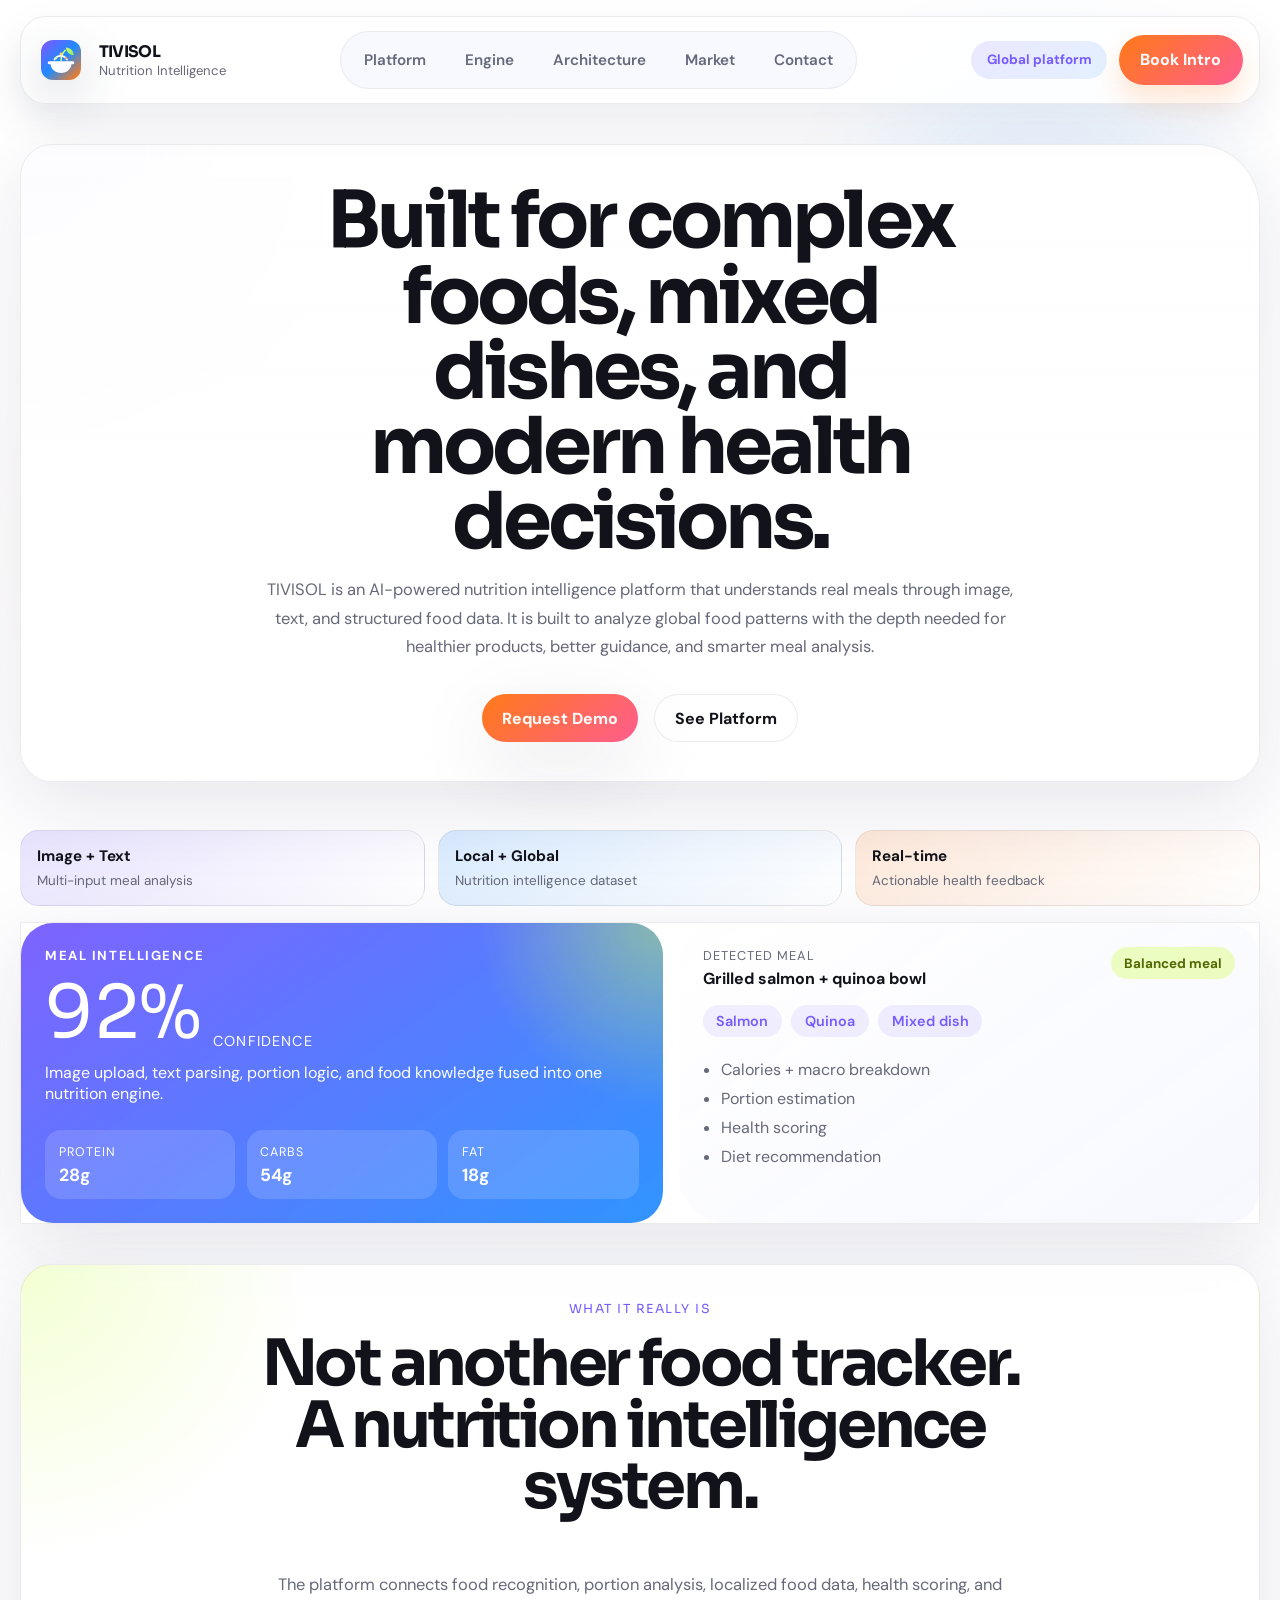
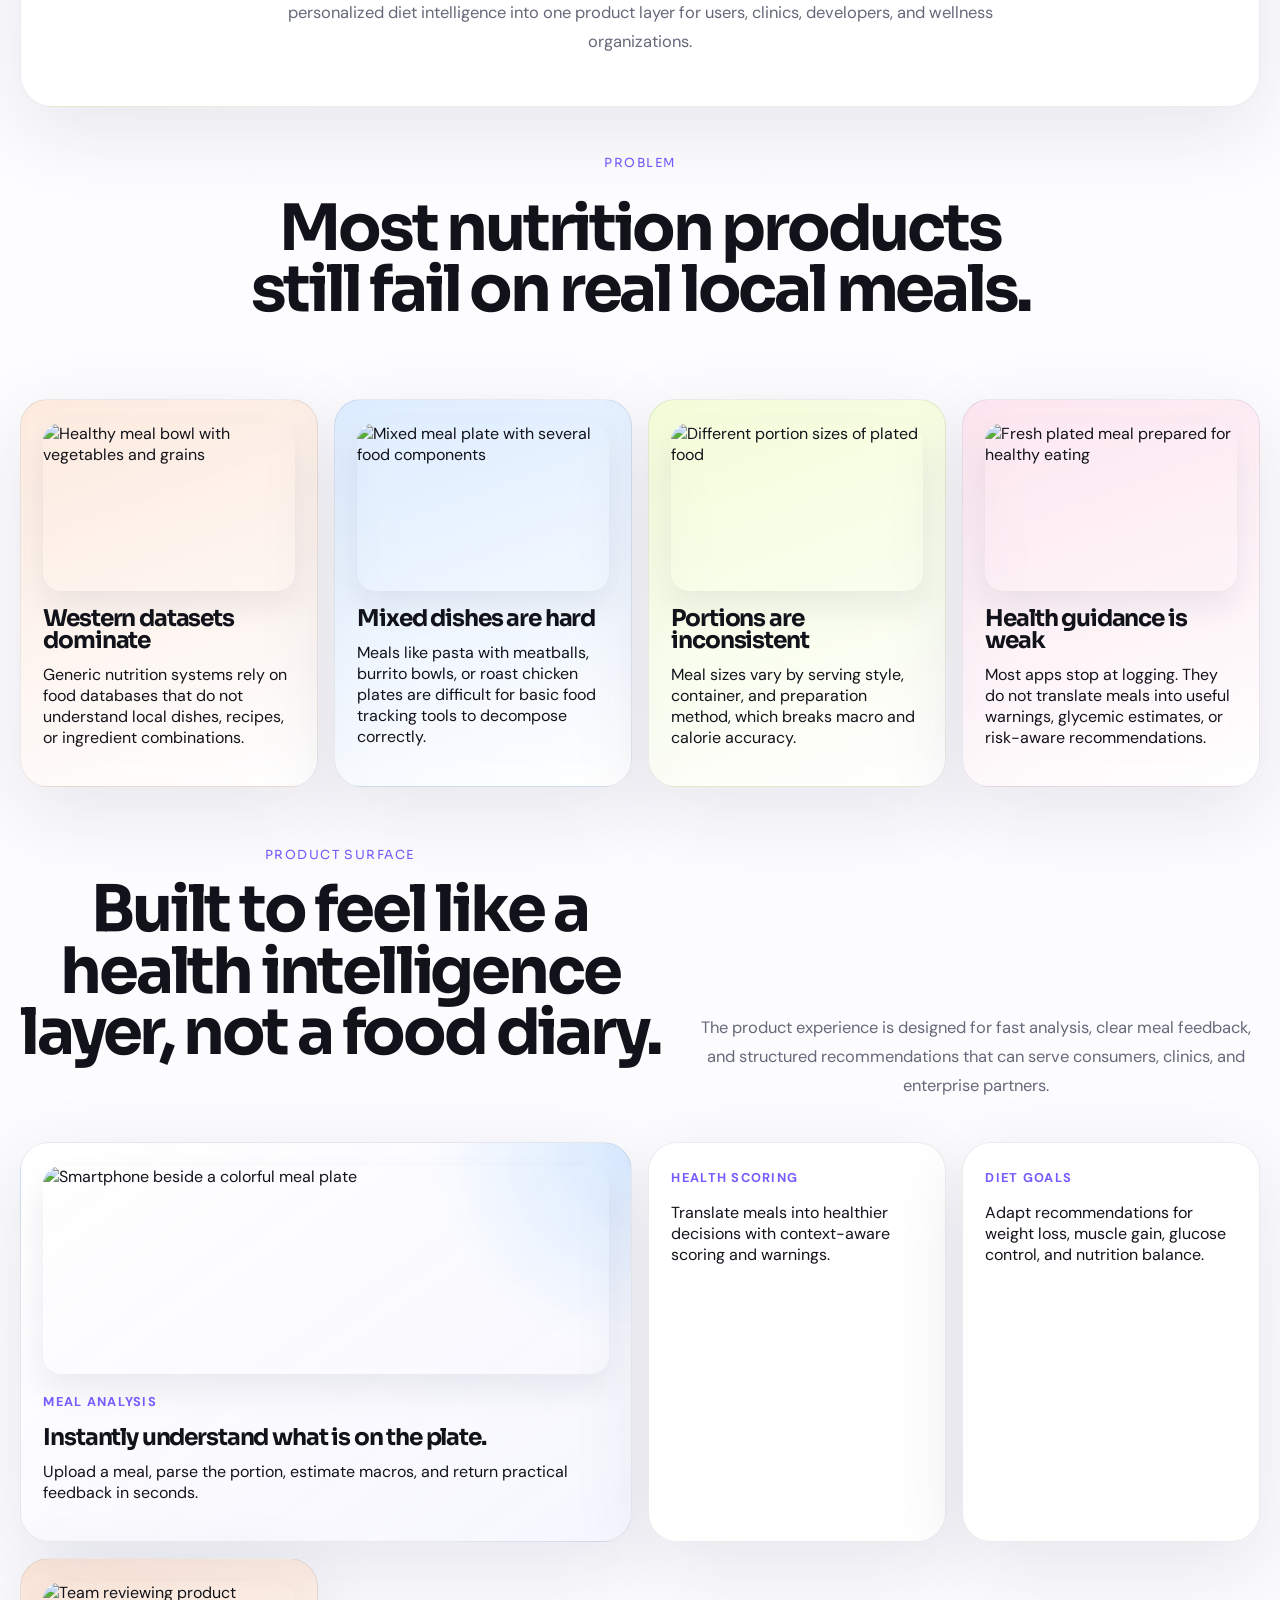
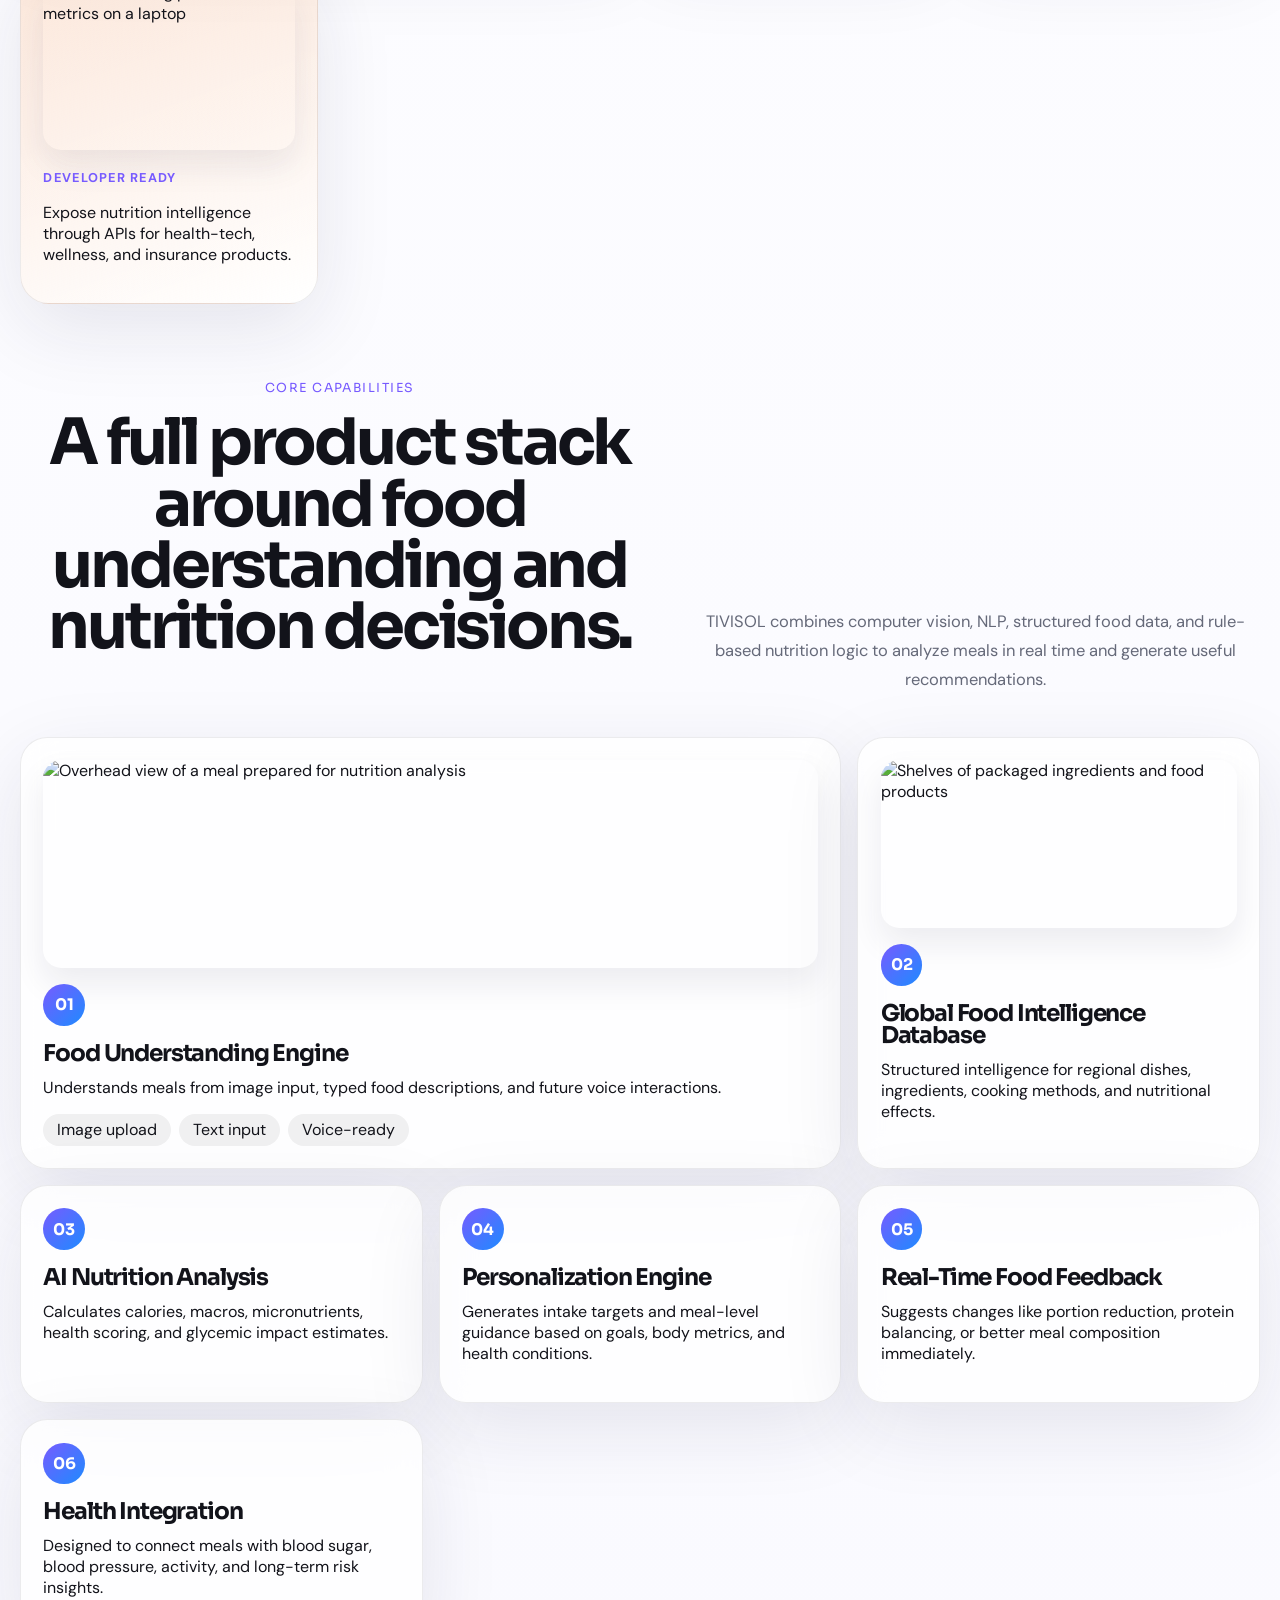
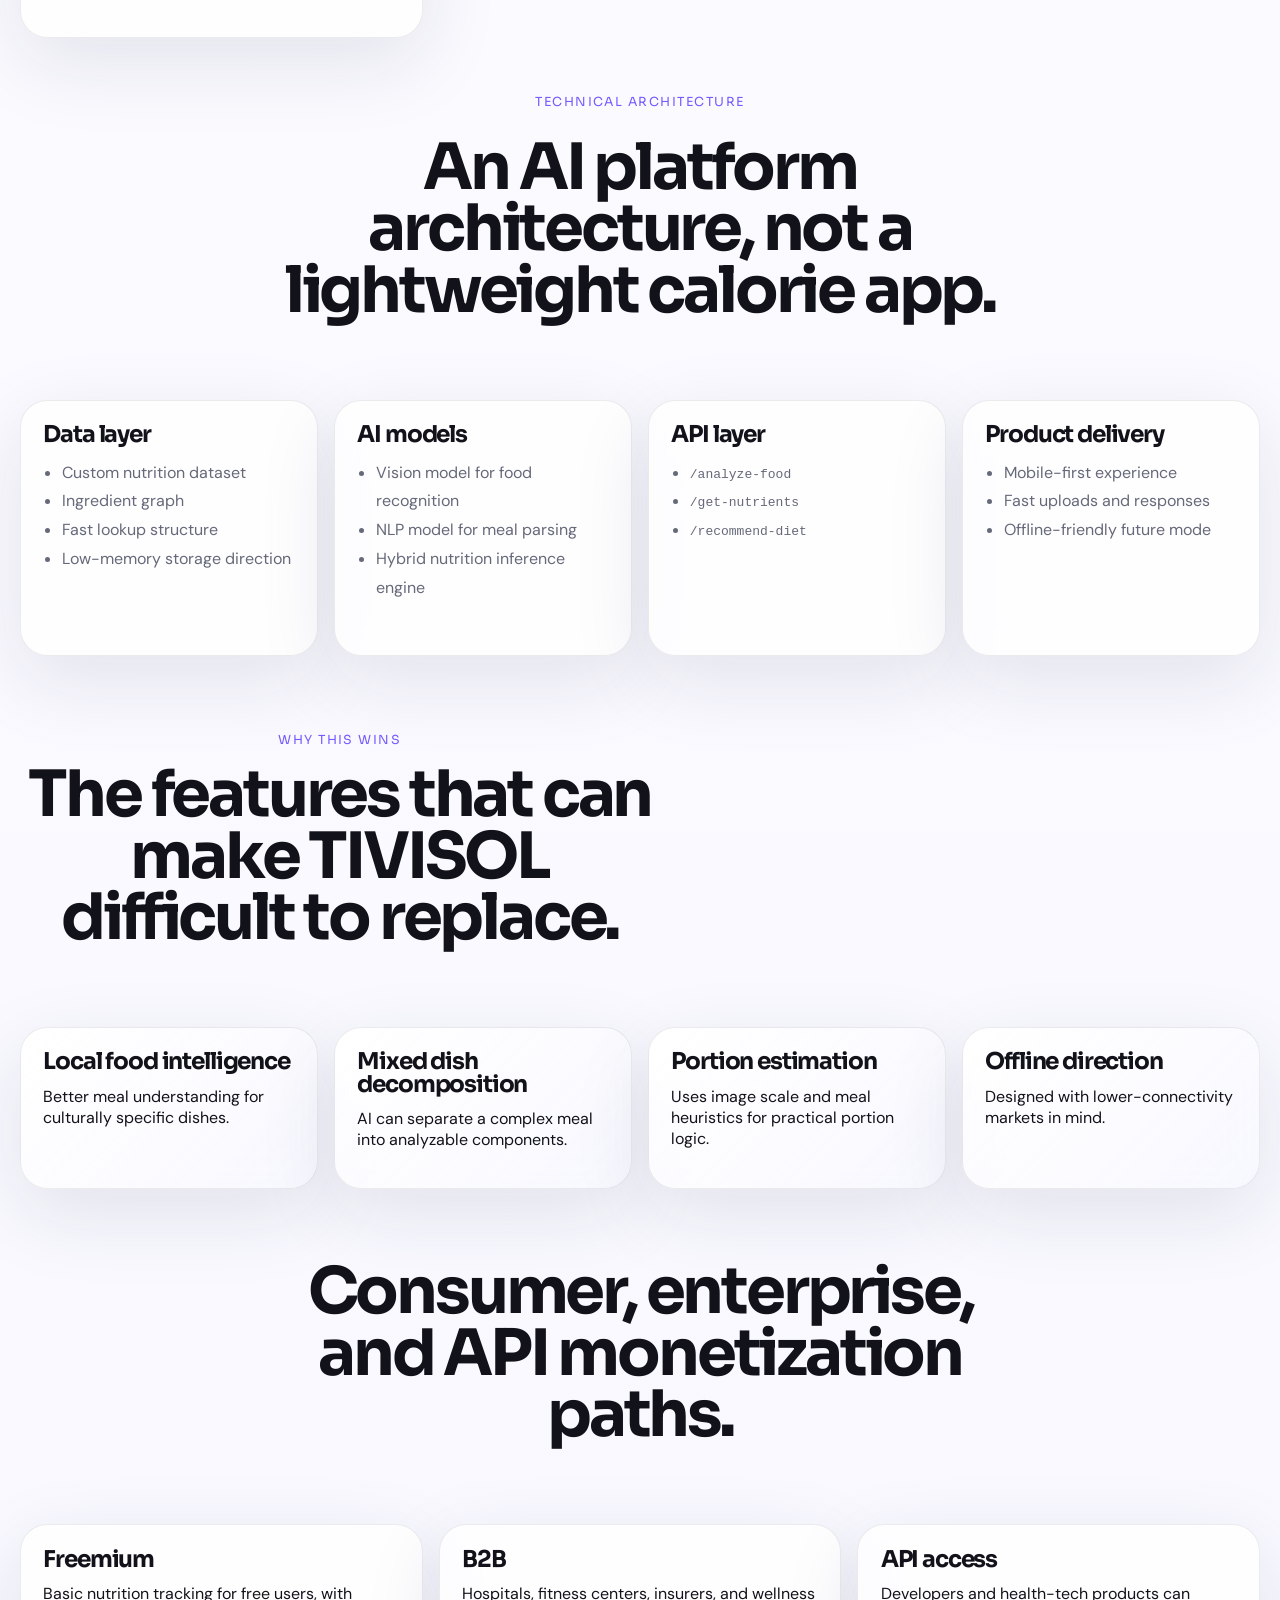
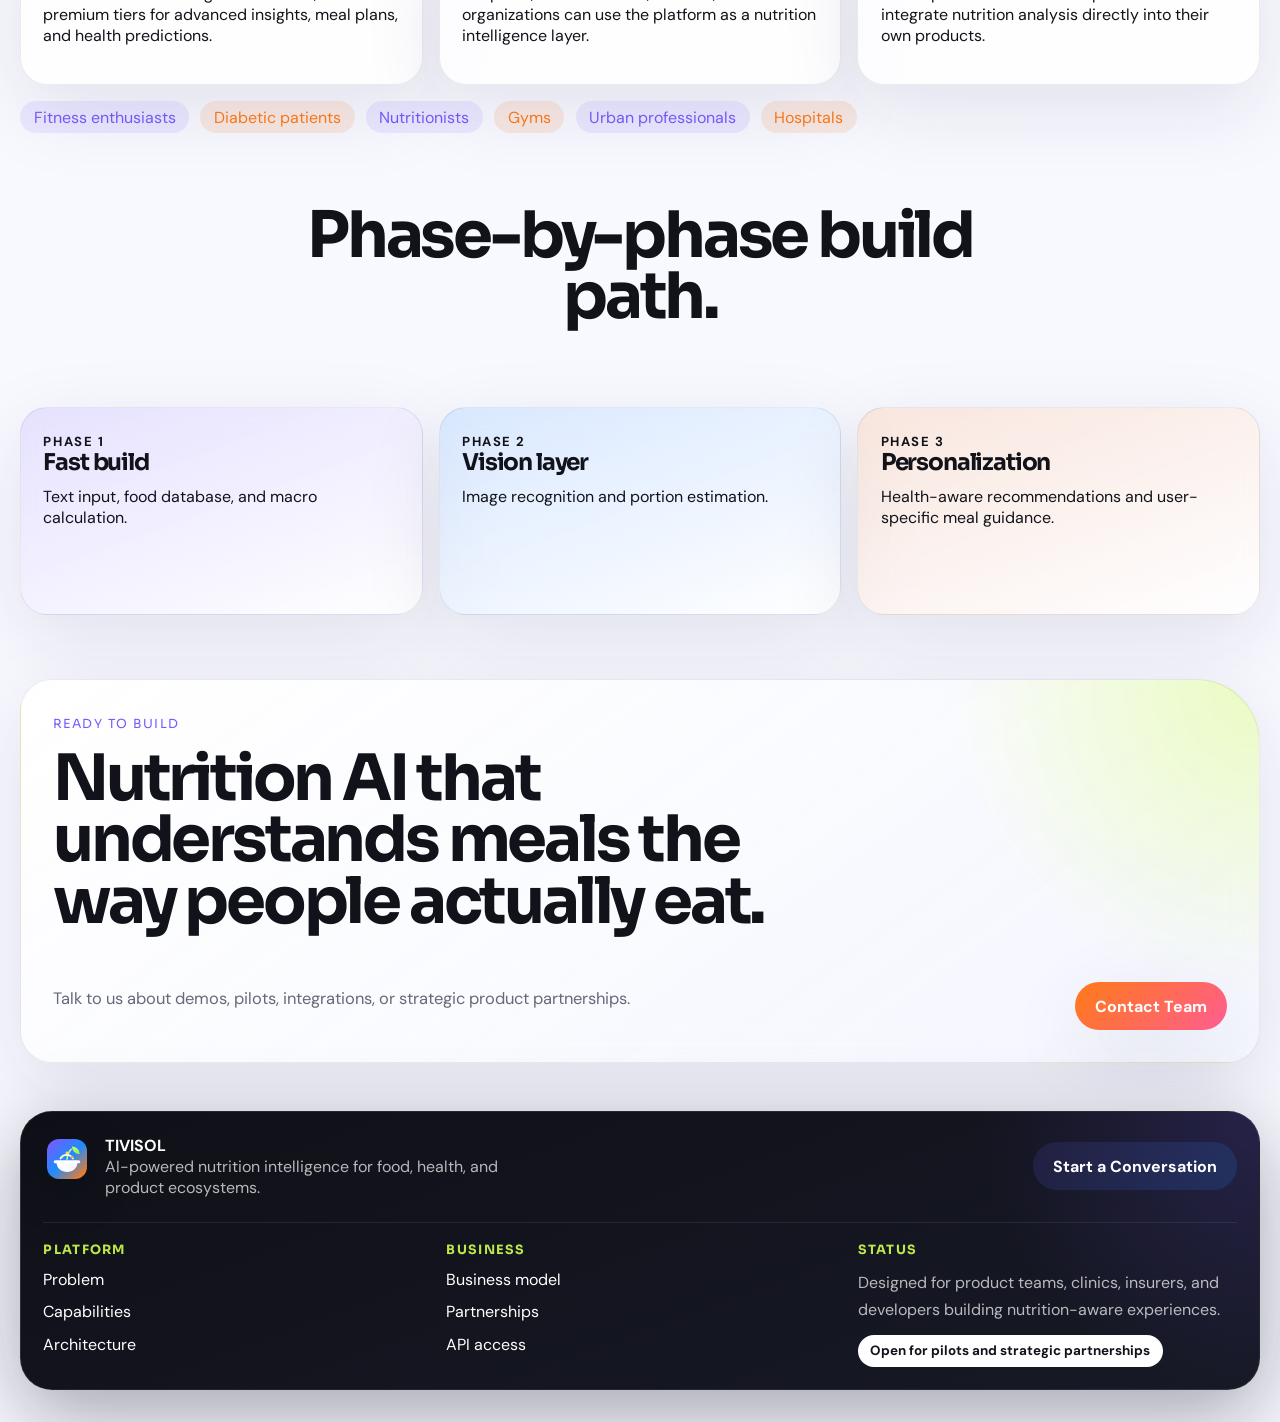
==== index.html @ 452ceda1 "Update index.html" ====
<!DOCTYPE html>
<html lang="en">
<head>
  <meta charset="UTF-8">
  <meta name="viewport" content="width=device-width, initial-scale=1.0">
  <meta name="description" content="TIVISOL is an AI-powered nutrition intelligence platform for global foods, mixed dishes, and modern health outcomes.">
  <title>TIVISOL | Nutrition Intelligence Platform</title>
  <link rel="icon" type="image/svg+xml" href="logo-mark.svg">
  <link rel="preconnect" href="https://fonts.googleapis.com">
  <link rel="preconnect" href="https://fonts.gstatic.com" crossorigin>
  <link href="https://fonts.googleapis.com/css2?family=Sora:wght@400;500;600;700;800&family=DM+Sans:wght@400;500;700&display=swap" rel="stylesheet">
  <link rel="stylesheet" href="style.css">
</head>
<body>
  <div class="orb orb-one" aria-hidden="true"></div>
  <div class="orb orb-two" aria-hidden="true"></div>

  <header class="site-header">
    <a class="brand-link" href="/" aria-label="TIVISOL home">
      <img class="brand-mark" src="logo-mark.svg" alt="TIVISOL logo">
      <span class="brand-copy">
        <span class="brand-name">TIVISOL</span>
        <span class="brand-subtitle">Nutrition Intelligence</span>
      </span>
    </a>
    <nav class="top-nav" aria-label="Primary navigation">
      <a href="/#platform">Platform</a>
      <a href="/#engine">Engine</a>
      <a href="/#architecture">Architecture</a>
      <a href="/#market">Market</a>
      <a href="/contact.html">Contact</a>
    </nav>
    <div class="header-side">
      <span class="header-badge">Global platform</span>
      <a class="header-cta" href="/contact.html">Book Intro</a>
    </div>
  </header>

  <main>
    <section class="hero-shell">
      <div class="hero-stack">
        <div class="hero-copy">
          <h1>Built for complex foods, mixed dishes, and modern health decisions.</h1>
          <p class="hero-text">
            TIVISOL is an AI-powered nutrition intelligence platform that understands real meals through image, text, and structured food data. It is built to analyze global food patterns with the depth needed for healthier products, better guidance, and smarter meal analysis.
          </p>
          <div class="hero-actions">
            <a class="button button-solid" href="/contact.html">Request Demo</a>
            <a class="button button-ghost" href="/#platform">See Platform</a>
          </div>
        </div>

        <div class="hero-strip">
          <div class="hero-strip-item hero-strip-violet">
            <strong>Image + Text</strong>
            <span>Multi-input meal analysis</span>
          </div>
          <div class="hero-strip-item hero-strip-blue">
            <strong>Local + Global</strong>
            <span>Nutrition intelligence dataset</span>
          </div>
          <div class="hero-strip-item hero-strip-orange">
            <strong>Real-time</strong>
            <span>Actionable health feedback</span>
          </div>
        </div>

        <div class="hero-stage hero-stage-wide">
          <div class="stage-panel stage-panel-top">
            <div class="metric-head">Meal intelligence</div>
            <div class="hero-stage-topline">
              <div class="metric-number">92%</div>
              <span>confidence</span>
            </div>
            <p>Image upload, text parsing, portion logic, and food knowledge fused into one nutrition engine.</p>
            <div class="macro-grid">
              <div>
                <span class="macro-label">Protein</span>
                <strong>28g</strong>
              </div>
              <div>
                <span class="macro-label">Carbs</span>
                <strong>54g</strong>
              </div>
              <div>
                <span class="macro-label">Fat</span>
                <strong>18g</strong>
              </div>
            </div>
          </div>
          <div class="stage-panel stage-panel-bottom">
            <div class="hero-cardline">
              <div>
                <span class="hero-cardline-label">Detected meal</span>
                <strong>Grilled salmon + quinoa bowl</strong>
              </div>
              <span class="health-chip">Balanced meal</span>
            </div>
            <div class="food-ticket">
              <span class="food-pill">Salmon</span>
              <span class="food-pill">Quinoa</span>
              <span class="food-pill">Mixed dish</span>
            </div>
            <ul class="mini-results">
              <li>Calories + macro breakdown</li>
              <li>Portion estimation</li>
              <li>Health scoring</li>
              <li>Diet recommendation</li>
            </ul>
          </div>
        </div>
      </div>
    </section>

    <section class="story-band">
      <div class="story-card">
        <span class="section-tag">What it really is</span>
        <h2>Not another food tracker. A nutrition intelligence system.</h2>
        <p>
          The platform connects food recognition, portion analysis, localized food data, health scoring, and personalized diet intelligence into one product layer for users, clinics, developers, and wellness organizations.
        </p>
      </div>
    </section>

    <section class="section-block" id="platform">
      <div class="section-heading">
        <span class="section-tag">Problem</span>
        <h2>Most nutrition products still fail on real local meals.</h2>
      </div>
      <div class="problem-layout">
        <article class="problem-card accent-orange">
          <img class="card-media" src="https://images.unsplash.com/photo-1512621776951-a57141f2eefd?auto=format&fit=crop&w=900&q=80" alt="Healthy meal bowl with vegetables and grains" loading="lazy">
          <h3>Western datasets dominate</h3>
          <p>Generic nutrition systems rely on food databases that do not understand local dishes, recipes, or ingredient combinations.</p>
        </article>
        <article class="problem-card accent-blue">
          <img class="card-media" src="https://images.unsplash.com/photo-1547592180-85f173990554?auto=format&fit=crop&w=900&q=80" alt="Mixed meal plate with several food components" loading="lazy">
          <h3>Mixed dishes are hard</h3>
          <p>Meals like pasta with meatballs, burrito bowls, or roast chicken plates are difficult for basic food tracking tools to decompose correctly.</p>
        </article>
        <article class="problem-card accent-lime">
          <img class="card-media" src="https://images.unsplash.com/photo-1515003197210-e0cd71810b5f?auto=format&fit=crop&w=900&q=80" alt="Different portion sizes of plated food" loading="lazy">
          <h3>Portions are inconsistent</h3>
          <p>Meal sizes vary by serving style, container, and preparation method, which breaks macro and calorie accuracy.</p>
        </article>
        <article class="problem-card accent-pink">
          <img class="card-media" src="https://images.unsplash.com/photo-1498837167922-ddd27525d352?auto=format&fit=crop&w=900&q=80" alt="Fresh plated meal prepared for healthy eating" loading="lazy">
          <h3>Health guidance is weak</h3>
          <p>Most apps stop at logging. They do not translate meals into useful warnings, glycemic estimates, or risk-aware recommendations.</p>
        </article>
      </div>
    </section>

    <section class="section-block showcase-block">
      <div class="section-heading split-heading">
        <div>
          <span class="section-tag">Product surface</span>
          <h2>Built to feel like a health intelligence layer, not a food diary.</h2>
        </div>
        <p>
          The product experience is designed for fast analysis, clear meal feedback, and structured recommendations that can serve consumers, clinics, and enterprise partners.
        </p>
      </div>
      <div class="showcase-grid">
        <article class="showcase-card showcase-card-main">
          <img class="card-media card-media-large" src="https://images.unsplash.com/photo-1511690743698-d9d85f2fbf38?auto=format&fit=crop&w=1200&q=80" alt="Smartphone beside a colorful meal plate" loading="lazy">
          <span class="showcase-label">Meal analysis</span>
          <h3>Instantly understand what is on the plate.</h3>
          <p>Upload a meal, parse the portion, estimate macros, and return practical feedback in seconds.</p>
        </article>
        <article class="showcase-card">
          <span class="showcase-label">Health scoring</span>
          <p>Translate meals into healthier decisions with context-aware scoring and warnings.</p>
        </article>
        <article class="showcase-card">
          <span class="showcase-label">Diet goals</span>
          <p>Adapt recommendations for weight loss, muscle gain, glucose control, and nutrition balance.</p>
        </article>
        <article class="showcase-card accent-showcase">
          <img class="card-media" src="https://images.unsplash.com/photo-1556740749-887f6717d7e4?auto=format&fit=crop&w=900&q=80" alt="Team reviewing product metrics on a laptop" loading="lazy">
          <span class="showcase-label">Developer ready</span>
          <p>Expose nutrition intelligence through APIs for health-tech, wellness, and insurance products.</p>
        </article>
      </div>
    </section>

    <section class="section-block" id="engine">
      <div class="section-heading split-heading">
        <div>
          <span class="section-tag">Core capabilities</span>
          <h2>A full product stack around food understanding and nutrition decisions.</h2>
        </div>
        <p>
          TIVISOL combines computer vision, NLP, structured food data, and rule-based nutrition logic to analyze meals in real time and generate useful recommendations.
        </p>
      </div>

      <div class="capability-stack">
        <article class="capability-card large-card">
          <img class="card-media card-media-large" src="https://images.unsplash.com/photo-1490645935967-10de6ba17061?auto=format&fit=crop&w=1200&q=80" alt="Overhead view of a meal prepared for nutrition analysis" loading="lazy">
          <div class="card-index">01</div>
          <h3>Food Understanding Engine</h3>
          <p>Understands meals from image input, typed food descriptions, and future voice interactions.</p>
          <div class="card-tags">
            <span>Image upload</span>
            <span>Text input</span>
            <span>Voice-ready</span>
          </div>
        </article>
        <article class="capability-card">
          <img class="card-media" src="https://images.unsplash.com/photo-1467453678174-768ec283a940?auto=format&fit=crop&w=900&q=80" alt="Shelves of packaged ingredients and food products" loading="lazy">
          <div class="card-index">02</div>
          <h3>Global Food Intelligence Database</h3>
          <p>Structured intelligence for regional dishes, ingredients, cooking methods, and nutritional effects.</p>
        </article>
        <article class="capability-card">
          <div class="card-index">03</div>
          <h3>AI Nutrition Analysis</h3>
          <p>Calculates calories, macros, micronutrients, health scoring, and glycemic impact estimates.</p>
        </article>
        <article class="capability-card">
          <div class="card-index">04</div>
          <h3>Personalization Engine</h3>
          <p>Generates intake targets and meal-level guidance based on goals, body metrics, and health conditions.</p>
        </article>
        <article class="capability-card">
          <div class="card-index">05</div>
          <h3>Real-Time Food Feedback</h3>
          <p>Suggests changes like portion reduction, protein balancing, or better meal composition immediately.</p>
        </article>
        <article class="capability-card">
          <div class="card-index">06</div>
          <h3>Health Integration</h3>
          <p>Designed to connect meals with blood sugar, blood pressure, activity, and long-term risk insights.</p>
        </article>
      </div>
    </section>

    <section class="section-block architecture-block" id="architecture">
      <div class="section-heading">
        <span class="section-tag">Technical architecture</span>
        <h2>An AI platform architecture, not a lightweight calorie app.</h2>
      </div>
      <div class="architecture-grid">
        <article class="arch-panel">
          <h3>Data layer</h3>
          <ul>
            <li>Custom nutrition dataset</li>
            <li>Ingredient graph</li>
            <li>Fast lookup structure</li>
            <li>Low-memory storage direction</li>
          </ul>
        </article>
        <article class="arch-panel">
          <h3>AI models</h3>
          <ul>
            <li>Vision model for food recognition</li>
            <li>NLP model for meal parsing</li>
            <li>Hybrid nutrition inference engine</li>
          </ul>
        </article>
        <article class="arch-panel">
          <h3>API layer</h3>
          <ul>
            <li><code>/analyze-food</code></li>
            <li><code>/get-nutrients</code></li>
            <li><code>/recommend-diet</code></li>
          </ul>
        </article>
        <article class="arch-panel">
          <h3>Product delivery</h3>
          <ul>
            <li>Mobile-first experience</li>
            <li>Fast uploads and responses</li>
            <li>Offline-friendly future mode</li>
          </ul>
        </article>
      </div>
    </section>

    <section class="section-block">
      <div class="section-heading split-heading">
        <div>
          <span class="section-tag">Why this wins</span>
          <h2>The features that can make TIVISOL difficult to replace.</h2>
        </div>
      </div>
      <div class="ribbon-grid">
        <article class="ribbon-card">
          <h3>Local food intelligence</h3>
          <p>Better meal understanding for culturally specific dishes.</p>
        </article>
        <article class="ribbon-card">
          <h3>Mixed dish decomposition</h3>
          <p>AI can separate a complex meal into analyzable components.</p>
        </article>
        <article class="ribbon-card">
          <h3>Portion estimation</h3>
          <p>Uses image scale and meal heuristics for practical portion logic.</p>
        </article>
        <article class="ribbon-card">
          <h3>Offline direction</h3>
          <p>Designed with lower-connectivity markets in mind.</p>
        </article>
      </div>
    </section>

    <section class="section-block" id="market">
      <div class="section-heading">
        <h2>Consumer, enterprise, and API monetization paths.</h2>
      </div>
      <div class="market-grid">
        <article class="market-card">
          <h3>Freemium</h3>
          <p>Basic nutrition tracking for free users, with premium tiers for advanced insights, meal plans, and health predictions.</p>
        </article>
        <article class="market-card">
          <h3>B2B</h3>
          <p>Hospitals, fitness centers, insurers, and wellness organizations can use the platform as a nutrition intelligence layer.</p>
        </article>
        <article class="market-card">
          <h3>API access</h3>
          <p>Developers and health-tech products can integrate nutrition analysis directly into their own products.</p>
        </article>
      </div>

      <div class="audience-bar">
        <span>Fitness enthusiasts</span>
        <span>Diabetic patients</span>
        <span>Nutritionists</span>
        <span>Gyms</span>
        <span>Urban professionals</span>
        <span>Hospitals</span>
      </div>
    </section>

    <section class="section-block">
      <div class="section-heading">
        <h2>Phase-by-phase build path.</h2>
      </div>
      <div class="phase-strip">
        <article class="phase-box phase-violet">
          <span class="phase-name">Phase 1</span>
          <h3>Fast build</h3>
          <p>Text input, food database, and macro calculation.</p>
        </article>
        <article class="phase-box phase-blue">
          <span class="phase-name">Phase 2</span>
          <h3>Vision layer</h3>
          <p>Image recognition and portion estimation.</p>
        </article>
        <article class="phase-box phase-orange">
          <span class="phase-name">Phase 3</span>
          <h3>Personalization</h3>
          <p>Health-aware recommendations and user-specific meal guidance.</p>
        </article>
      </div>
    </section>

    <section class="final-banner">
      <div class="final-copy">
        <span class="section-tag">Ready to build</span>
        <h2>Nutrition AI that understands meals the way people actually eat.</h2>
        <p>Talk to us about demos, pilots, integrations, or strategic product partnerships.</p>
      </div>
      <a class="button button-solid" href="/contact.html">Contact Team</a>
    </section>
  </main>

  <footer class="site-footer">
    <div class="footer-topline">
      <div class="footer-brand">
        <img class="brand-mark footer-mark" src="logo-mark.svg" alt="TIVISOL logo">
        <div>
          <strong>TIVISOL</strong>
          <p>AI-powered nutrition intelligence for food, health, and product ecosystems.</p>
        </div>
      </div>
      <a class="footer-cta" href="/contact.html">Start a Conversation</a>
    </div>
    <div class="footer-grid">
      <div class="footer-column">
        <span class="footer-label">Platform</span>
        <a href="/#platform">Problem</a>
        <a href="/#engine">Capabilities</a>
        <a href="/#architecture">Architecture</a>
      </div>
      <div class="footer-column">
        <span class="footer-label">Business</span>
        <a href="/#market">Business model</a>
        <a href="/contact.html">Partnerships</a>
        <a href="/contact.html">API access</a>
      </div>
      <div class="footer-column footer-column-wide">
        <span class="footer-label">Status</span>
        <p>Designed for product teams, clinics, insurers, and developers building nutrition-aware experiences.</p>
        <span class="footer-status">Open for pilots and strategic partnerships</span>
      </div>
    </div>
  </footer>
</body>
</html>
---- style.css ----
:root {
  --bg: #fcfcff;
  --paper: rgba(255, 255, 255, 0.78);
  --text: #12131a;
  --muted: #656979;
  --line: rgba(18, 19, 26, 0.08);
  --violet: #775bff;
  --electric: #1e8bff;
  --tangerine: #ff7a18;
  --melon: #ff5d8f;
  --acid: #d0ff4e;
  --shadow: 0 24px 80px rgba(25, 31, 67, 0.1);
}

*,
*::before,
*::after {
  box-sizing: border-box;
}

html {
  scroll-behavior: smooth;
}

body {
  margin: 0;
  padding: 0 1rem 2rem;
  font-family: "DM Sans", sans-serif;
  color: var(--text);
  background:
    linear-gradient(180deg, #ffffff 0%, #f7f7ff 100%);
}

a {
  color: inherit;
}

button,
input,
textarea {
  font: inherit;
}

.orb {
  position: fixed;
  border-radius: 999px;
  filter: blur(70px);
  opacity: 0.32;
  pointer-events: none;
  z-index: 0;
}

.orb-one {
  width: 18rem;
  height: 18rem;
  top: 5rem;
  right: 6rem;
  background: rgba(30, 139, 255, 0.35);
}

.orb-two {
  width: 20rem;
  height: 20rem;
  left: 4rem;
  top: 24rem;
  background: rgba(255, 122, 24, 0.22);
}

.site-header,
main,
.site-footer {
  position: relative;
  z-index: 1;
}

.site-header,
.site-footer,
.hero-shell,
.story-band,
.section-block,
.final-banner,
.contact-shell {
  width: min(1240px, 100%);
  margin: 0 auto;
}

.site-header {
  display: flex;
  align-items: center;
  justify-content: space-between;
  gap: 1rem;
  padding: 0.9rem 1rem;
  margin-top: 1rem;
  border: 1px solid var(--line);
  border-radius: 1.6rem;
  position: sticky;
  top: 0.85rem;
  backdrop-filter: blur(20px);
  background: rgba(255, 255, 255, 0.78);
  box-shadow: 0 18px 44px rgba(24, 32, 74, 0.08);
  z-index: 10;
}

.brand-link {
  display: inline-flex;
  align-items: center;
  gap: 0.85rem;
  text-decoration: none;
}

.brand-mark {
  display: block;
  width: 3rem;
  height: 3rem;
  object-fit: contain;
  filter: drop-shadow(0 16px 24px rgba(24, 32, 74, 0.18));
}

.brand-copy {
  display: flex;
  flex-direction: column;
}

.brand-name {
  font-family: "Sora", sans-serif;
  font-weight: 700;
  letter-spacing: -0.04em;
}

.brand-subtitle {
  color: var(--muted);
  font-size: 0.82rem;
}

.top-nav {
  display: flex;
  align-items: center;
  gap: 0.45rem;
  padding: 0.4rem;
  border: 1px solid rgba(18, 19, 26, 0.06);
  border-radius: 999px;
  background: rgba(247, 248, 255, 0.88);
}

.top-nav a,
.footer-column a {
  text-decoration: none;
  color: var(--muted);
}

.top-nav a {
  padding: 0.7rem 1rem;
  border-radius: 999px;
  font-size: 0.95rem;
  font-weight: 600;
  transition: background 180ms ease, color 180ms ease, transform 180ms ease;
}

.top-nav a:hover,
.footer-column a:hover {
  color: var(--text);
}

.top-nav a:hover {
  background: white;
  transform: translateY(-1px);
}

.header-side {
  display: flex;
  align-items: center;
  gap: 0.75rem;
}

.header-badge {
  display: inline-flex;
  align-items: center;
  min-height: 2.4rem;
  padding: 0 0.95rem;
  border-radius: 999px;
  background: linear-gradient(145deg, rgba(119, 91, 255, 0.14), rgba(30, 139, 255, 0.12));
  color: var(--violet);
  font-size: 0.84rem;
  font-weight: 700;
  white-space: nowrap;
}

.header-cta,
.button {
  display: inline-flex;
  align-items: center;
  justify-content: center;
  min-height: 3rem;
  padding: 0 1.25rem;
  border-radius: 999px;
  text-decoration: none;
  font-weight: 700;
}

.header-cta {
  min-height: 3.15rem;
  padding: 0 1.35rem;
  background: linear-gradient(135deg, var(--tangerine), var(--melon));
  color: white;
  box-shadow: 0 14px 28px rgba(255, 122, 24, 0.2);
}

.button-solid {
  background: linear-gradient(135deg, var(--tangerine), var(--melon));
  color: white;
  box-shadow: var(--shadow);
}

.button-ghost {
  background: rgba(255, 255, 255, 0.84);
  border: 1px solid var(--line);
}

.hero-shell {
  padding: 2.5rem 0 1.5rem;
}

.hero-stack {
  display: grid;
  gap: 1rem;
}

.hero-copy,
.hero-stage,
.story-card,
.problem-card,
.capability-card,
.arch-panel,
.ribbon-card,
.market-card,
.phase-box,
.contact-panel,
.contact-form,
.final-banner {
  border: 1px solid var(--line);
  background: var(--paper);
  backdrop-filter: blur(16px);
  box-shadow: var(--shadow);
}

.hero-copy {
  padding: 2.4rem;
  border-radius: 2rem 4rem 2rem 2rem;
  background:
    linear-gradient(rgba(255, 255, 255, 0.84), rgba(255, 255, 255, 0.88)),
    url("https://images.unsplash.com/photo-1498837167922-ddd27525d352?auto=format&fit=crop&w=1600&q=80") center/cover,
    radial-gradient(circle at top left, rgba(119, 91, 255, 0.08), transparent 24%),
    rgba(255, 255, 255, 0.86);
  text-align: center;
}

.hero-copy h1 {
  font-size: clamp(2.8rem, 6.2vw, 4.9rem);
}

.section-tag {
  display: inline-block;
  margin-bottom: 1rem;
  font-family: "Sora", sans-serif;
  font-size: 0.78rem;
  letter-spacing: 0.12em;
  text-transform: uppercase;
  color: var(--violet);
}

h1,
h2,
h3,
p {
  margin-top: 0;
}

h1,
h2,
h3 {
  font-family: "Sora", sans-serif;
  line-height: 0.96;
  letter-spacing: -0.05em;
}

h1 {
  max-width: 11ch;
  font-size: clamp(3.4rem, 8vw, 6.4rem);
  margin-bottom: 1rem;
}

h2 {
  max-width: 16ch;
  font-size: clamp(2.1rem, 5vw, 4rem);
}

h3 {
  font-size: 1.45rem;
  margin-bottom: 0.8rem;
}

.hero-text,
.section-heading p,
.story-card p,
.final-copy p,
.contact-intro p {
  max-width: 48rem;
  color: var(--muted);
  line-height: 1.75;
  font-size: 1.03rem;
}

.hero-copy h1,
.hero-copy .hero-text {
  margin-left: auto;
  margin-right: auto;
}

.section-heading,
.story-card,
.contact-hero-copy {
  text-align: center;
}

.section-heading h2,
.section-heading p,
.story-card h2,
.story-card p,
.contact-hero-copy h1,
.contact-hero-copy p {
  margin-left: auto;
  margin-right: auto;
}

.hero-actions {
  display: flex;
  justify-content: center;
  gap: 1rem;
  margin-top: 2rem;
}

.hero-strip {
  display: grid;
  grid-template-columns: repeat(3, minmax(0, 1fr));
  gap: 0.8rem;
  margin-top: 2rem;
}

.hero-strip-item {
  padding: 0.95rem 1rem;
  border: 1px solid var(--line);
  border-radius: 1.15rem;
  background: rgba(255, 255, 255, 0.72);
}

.hero-strip-violet {
  background: linear-gradient(145deg, rgba(119, 91, 255, 0.16), rgba(255, 255, 255, 0.92));
}

.hero-strip-blue {
  background: linear-gradient(145deg, rgba(30, 139, 255, 0.16), rgba(255, 255, 255, 0.92));
}

.hero-strip-orange {
  background: linear-gradient(145deg, rgba(255, 122, 24, 0.16), rgba(255, 255, 255, 0.92));
}

.hero-strip-item strong {
  display: block;
  margin-bottom: 0.2rem;
  font-size: 0.95rem;
}

.hero-strip-item span {
  color: var(--muted);
  font-size: 0.84rem;
}

.hero-stage {
  display: grid;
  gap: 1rem;
}

.hero-stage-wide {
  grid-template-columns: minmax(0, 1.05fr) minmax(320px, 0.95fr);
}

.stage-panel {
  padding: 1.5rem;
  border-radius: 2rem;
}

.stage-panel-top {
  min-height: 18rem;
  background:
    radial-gradient(circle at top right, rgba(208, 255, 78, 0.45), transparent 26%),
    linear-gradient(145deg, rgba(119, 91, 255, 0.95), rgba(30, 139, 255, 0.92));
  color: white;
}

.stage-panel-bottom {
  min-height: 13rem;
  background:
    linear-gradient(145deg, rgba(255, 255, 255, 0.96), rgba(246, 247, 255, 0.88));
  border-radius: 2.4rem 2rem 2rem 3rem;
}

.hero-cardline {
  display: flex;
  align-items: start;
  justify-content: space-between;
  gap: 1rem;
  margin-bottom: 1rem;
}

.hero-cardline-label {
  display: block;
  margin-bottom: 0.25rem;
  color: var(--muted);
  font-size: 0.8rem;
  text-transform: uppercase;
  letter-spacing: 0.08em;
}

.health-chip {
  display: inline-flex;
  align-items: center;
  min-height: 2rem;
  padding: 0 0.8rem;
  border-radius: 999px;
  background: rgba(208, 255, 78, 0.35);
  color: #4e6a00;
  font-size: 0.84rem;
  font-weight: 700;
}

.metric-head,
.phase-name {
  font-size: 0.82rem;
  font-weight: 700;
  letter-spacing: 0.12em;
  text-transform: uppercase;
}

.metric-number {
  margin: 1rem 0;
  font-family: "Sora", sans-serif;
  font-size: 4.6rem;
  line-height: 0.9;
}

.hero-stage-topline {
  display: flex;
  align-items: end;
  gap: 0.7rem;
}

.hero-stage-topline span {
  margin-bottom: 0.8rem;
  font-size: 0.9rem;
  letter-spacing: 0.08em;
  text-transform: uppercase;
}

.macro-grid {
  display: grid;
  grid-template-columns: repeat(3, minmax(0, 1fr));
  gap: 0.7rem;
  margin-top: 1.6rem;
}

.macro-grid div {
  padding: 0.85rem;
  border-radius: 1rem;
  background: rgba(255, 255, 255, 0.14);
}

.macro-label {
  display: block;
  margin-bottom: 0.25rem;
  font-size: 0.78rem;
  text-transform: uppercase;
  letter-spacing: 0.08em;
}

.macro-grid strong {
  font-size: 1.1rem;
}

.food-ticket {
  display: flex;
  flex-wrap: wrap;
  gap: 0.6rem;
  margin-bottom: 1.2rem;
}

.food-pill {
  display: inline-flex;
  align-items: center;
  min-height: 2rem;
  padding: 0 0.85rem;
  border-radius: 999px;
  background: rgba(119, 91, 255, 0.1);
  color: var(--violet);
  font-size: 0.9rem;
  font-weight: 600;
}

.mini-results {
  margin: 0;
  padding-left: 1.15rem;
  color: var(--muted);
  line-height: 1.8;
}

.story-band {
  padding: 1rem 0 1.5rem;
}

.story-card {
  padding: 2rem;
  border-radius: 2rem;
  background:
    radial-gradient(circle at top left, rgba(208, 255, 78, 0.25), transparent 22%),
    rgba(255, 255, 255, 0.82);
}

.section-block {
  padding: 1.5rem 0 3rem;
}

.section-heading {
  display: flex;
  flex-direction: column;
  gap: 0.7rem;
  margin-bottom: 1.6rem;
}

.split-heading {
  display: grid;
  grid-template-columns: minmax(0, 0.9fr) minmax(280px, 0.8fr);
  gap: 2rem;
  align-items: end;
}

.problem-layout {
  display: grid;
  grid-template-columns: repeat(4, minmax(0, 1fr));
  gap: 1rem;
}

.problem-card,
.capability-card,
.arch-panel,
.ribbon-card,
.market-card,
.phase-box,
.contact-panel,
.contact-form {
  padding: 1.4rem;
  border-radius: 1.7rem;
}

.problem-card {
  min-height: 16rem;
}

.card-media {
  display: block;
  width: 100%;
  height: 10.5rem;
  margin-bottom: 1rem;
  border-radius: 1.15rem;
  object-fit: cover;
  box-shadow: 0 16px 32px rgba(20, 26, 58, 0.08);
}

.card-media-large {
  height: 13rem;
}

.accent-orange {
  background: linear-gradient(160deg, rgba(255, 122, 24, 0.14), rgba(255, 255, 255, 0.8));
}

.accent-blue {
  background: linear-gradient(160deg, rgba(30, 139, 255, 0.14), rgba(255, 255, 255, 0.8));
}

.accent-lime {
  background: linear-gradient(160deg, rgba(208, 255, 78, 0.22), rgba(255, 255, 255, 0.8));
}

.accent-pink {
  background: linear-gradient(160deg, rgba(255, 93, 143, 0.14), rgba(255, 255, 255, 0.8));
}

.capability-stack {
  display: grid;
  grid-template-columns: repeat(3, minmax(0, 1fr));
  gap: 1rem;
}

.large-card {
  grid-column: span 2;
}

.card-index {
  display: inline-flex;
  align-items: center;
  justify-content: center;
  width: 2.6rem;
  height: 2.6rem;
  margin-bottom: 1rem;
  border-radius: 999px;
  background: linear-gradient(135deg, var(--violet), var(--electric));
  color: white;
  font-family: "Sora", sans-serif;
  font-weight: 700;
}

.card-tags {
  display: flex;
  flex-wrap: wrap;
  gap: 0.55rem;
  margin-top: 1rem;
}

.card-tags span,
.audience-bar span {
  display: inline-flex;
  align-items: center;
  min-height: 2rem;
  padding: 0 0.85rem;
  border-radius: 999px;
}

.card-tags span {
  background: rgba(18, 19, 26, 0.06);
  color: var(--text);
}

.architecture-block {
  padding-top: 0.5rem;
}

.showcase-block {
  padding-top: 0.5rem;
}

.showcase-grid {
  display: grid;
  grid-template-columns: repeat(4, minmax(0, 1fr));
  gap: 1rem;
}

.showcase-card {
  padding: 1.4rem;
  border-radius: 1.8rem;
  border: 1px solid var(--line);
  background: rgba(255, 255, 255, 0.84);
  box-shadow: var(--shadow);
}

.showcase-card-main {
  grid-column: span 2;
  min-height: 16rem;
  background:
    radial-gradient(circle at top right, rgba(30, 139, 255, 0.16), transparent 28%),
    linear-gradient(145deg, rgba(255,255,255,0.92), rgba(245,246,255,0.88));
}

.showcase-label {
  display: inline-block;
  margin-bottom: 1rem;
  color: var(--violet);
  font-size: 0.8rem;
  text-transform: uppercase;
  letter-spacing: 0.1em;
  font-weight: 700;
}

.accent-showcase {
  background:
    linear-gradient(160deg, rgba(255, 122, 24, 0.16), rgba(255, 255, 255, 0.92));
}

.architecture-grid,
.ribbon-grid,
.market-grid,
.phase-strip,
.contact-grid {
  display: grid;
  gap: 1rem;
}

.architecture-grid {
  grid-template-columns: repeat(4, minmax(0, 1fr));
}

.arch-panel {
  min-height: 16rem;
}

.arch-panel ul,
.contact-panel ul {
  margin: 0;
  padding-left: 1.15rem;
  color: var(--muted);
  line-height: 1.8;
}

.ribbon-grid {
  grid-template-columns: repeat(4, minmax(0, 1fr));
}

.ribbon-card {
  background:
    linear-gradient(135deg, rgba(255, 255, 255, 0.92), rgba(247, 248, 255, 0.84));
}

.market-grid {
  grid-template-columns: repeat(3, minmax(0, 1fr));
  margin-bottom: 1rem;
}

.audience-bar {
  display: flex;
  flex-wrap: wrap;
  gap: 0.7rem;
}

.audience-bar span:nth-child(odd) {
  background: rgba(119, 91, 255, 0.1);
  color: var(--violet);
}

.audience-bar span:nth-child(even) {
  background: rgba(255, 122, 24, 0.12);
  color: var(--tangerine);
}

.phase-strip {
  grid-template-columns: repeat(3, minmax(0, 1fr));
}

.phase-box {
  min-height: 13rem;
}

.phase-violet {
  background: linear-gradient(160deg, rgba(119, 91, 255, 0.14), rgba(255, 255, 255, 0.88));
}

.phase-blue {
  background: linear-gradient(160deg, rgba(30, 139, 255, 0.14), rgba(255, 255, 255, 0.88));
}

.phase-orange {
  background: linear-gradient(160deg, rgba(255, 122, 24, 0.14), rgba(255, 255, 255, 0.88));
}

.final-banner {
  display: flex;
  align-items: end;
  justify-content: space-between;
  gap: 1rem;
  margin: 1rem auto 3rem;
  padding: 2rem;
  border-radius: 2rem 4rem 2rem 2rem;
  background:
    radial-gradient(circle at top right, rgba(208, 255, 78, 0.35), transparent 24%),
    linear-gradient(145deg, rgba(255, 255, 255, 0.94), rgba(244, 246, 255, 0.86));
}

.site-footer {
  display: grid;
  gap: 1.5rem;
  margin-top: 1rem;
  padding: 1.4rem;
  border: 1px solid var(--line);
  border-radius: 2rem;
  background:
    radial-gradient(circle at top right, rgba(119, 91, 255, 0.18), transparent 22%),
    linear-gradient(160deg, #0f1017, #171926);
  border-color: rgba(255, 255, 255, 0.08);
  box-shadow: 0 24px 80px rgba(6, 8, 16, 0.35);
}

.footer-topline {
  display: flex;
  align-items: center;
  justify-content: space-between;
  gap: 1rem;
}

.footer-brand {
  display: flex;
  align-items: flex-start;
  gap: 0.85rem;
  max-width: 30rem;
}

.footer-mark {
  filter: drop-shadow(0 12px 20px rgba(4, 6, 14, 0.28));
}

.footer-cta {
  display: inline-flex;
  align-items: center;
  justify-content: center;
  min-height: 3rem;
  padding: 0 1.25rem;
  border-radius: 999px;
  background: linear-gradient(135deg, rgba(119, 91, 255, 0.12), rgba(30, 139, 255, 0.16));
  color: white;
  text-decoration: none;
  font-weight: 700;
}

.footer-brand p {
  color: rgba(255, 255, 255, 0.7);
  margin-bottom: 0;
}

.footer-brand strong,
.footer-column a {
  color: white;
}

.footer-grid {
  display: grid;
  grid-template-columns: repeat(3, minmax(0, 1fr));
  gap: 1rem;
  padding-top: 1.2rem;
  border-top: 1px solid rgba(255, 255, 255, 0.08);
}

.footer-column {
  display: grid;
  align-content: start;
  gap: 0.7rem;
}

.footer-column-wide {
  padding-left: 0.5rem;
}

.footer-label {
  color: rgba(208, 255, 78, 0.9);
  font-family: "Sora", sans-serif;
  font-size: 0.8rem;
  font-weight: 700;
  letter-spacing: 0.1em;
  text-transform: uppercase;
}

.footer-column p {
  margin-bottom: 0;
  color: rgba(255, 255, 255, 0.7);
  line-height: 1.7;
}

.footer-status {
  display: inline-flex;
  align-items: center;
  width: fit-content;
  min-height: 2rem;
  padding: 0 0.8rem;
  border-radius: 999px;
  background: white;
  color: var(--text);
  font-size: 0.84rem;
  font-weight: 700;
}

.contact-shell {
  padding: 2rem 0 3rem;
}

.contact-hero-shell {
  padding-top: 0.5rem;
}

.contact-grid {
  grid-template-columns: 1fr;
  width: min(860px, 100%);
  margin: 0 auto;
}

.contact-panel {
  min-height: 100%;
}

.contact-card-media {
  height: 14rem;
}

.contact-mini-card {
  margin-top: 1.3rem;
  padding: 1rem;
  border-radius: 1.2rem;
  background: rgba(255, 255, 255, 0.58);
  border: 1px solid var(--line);
}

.contact-mini-label {
  display: block;
  margin-bottom: 0.4rem;
  color: var(--violet);
  font-size: 0.78rem;
  text-transform: uppercase;
  letter-spacing: 0.1em;
  font-weight: 700;
}

.contact-form label {
  display: block;
  margin-bottom: 1rem;
}

.contact-panel,
.contact-form {
  width: 100%;
}

.contact-form span {
  display: block;
  margin-bottom: 0.5rem;
  font-weight: 600;
}

.contact-form input,
.contact-form textarea {
  width: 100%;
  border: 1px solid var(--line);
  border-radius: 1rem;
  padding: 0.95rem 1rem;
  background: rgba(255, 255, 255, 0.84);
}

.contact-form input:focus,
.contact-form textarea:focus {
  outline: 2px solid rgba(119, 91, 255, 0.2);
  outline-offset: 2px;
}

@media (max-width: 1080px) {
  .problem-layout,
  .architecture-grid,
  .ribbon-grid,
  .market-grid,
  .phase-strip,
  .showcase-grid {
    grid-template-columns: repeat(2, minmax(0, 1fr));
  }

  .capability-stack {
    grid-template-columns: repeat(2, minmax(0, 1fr));
  }
}

@media (max-width: 860px) {
  .site-header,
  .site-footer,
  .split-heading,
  .contact-grid,
  .final-banner {
    display: grid;
    grid-template-columns: 1fr;
  }

  .hero-stage-wide {
    grid-template-columns: 1fr;
  }

  .top-nav {
    flex-wrap: wrap;
    border-radius: 1.3rem;
  }

  .large-card {
    grid-column: span 1;
  }

  .header-side {
    display: grid;
    grid-template-columns: 1fr;
  }

  .footer-topline,
  .footer-grid {
    display: grid;
    grid-template-columns: 1fr;
  }

  .footer-column-wide {
    padding-left: 0;
  }
}

@media (max-width: 640px) {
  body {
    padding-inline: 0.7rem;
  }

  .problem-layout,
  .capability-stack,
  .architecture-grid,
  .ribbon-grid,
  .market-grid,
  .phase-strip,
  .showcase-grid,
  .hero-strip {
    grid-template-columns: 1fr;
  }

  .hero-copy,
  .final-banner,
  .story-card {
    padding: 1.5rem;
  }

  .card-media,
  .card-media-large,
  .contact-card-media {
    height: 11rem;
  }

  h1 {
    max-width: none;
  }

  .hero-actions {
    flex-direction: column;
  }

  .button,
  .header-cta {
    width: 100%;
  }
}
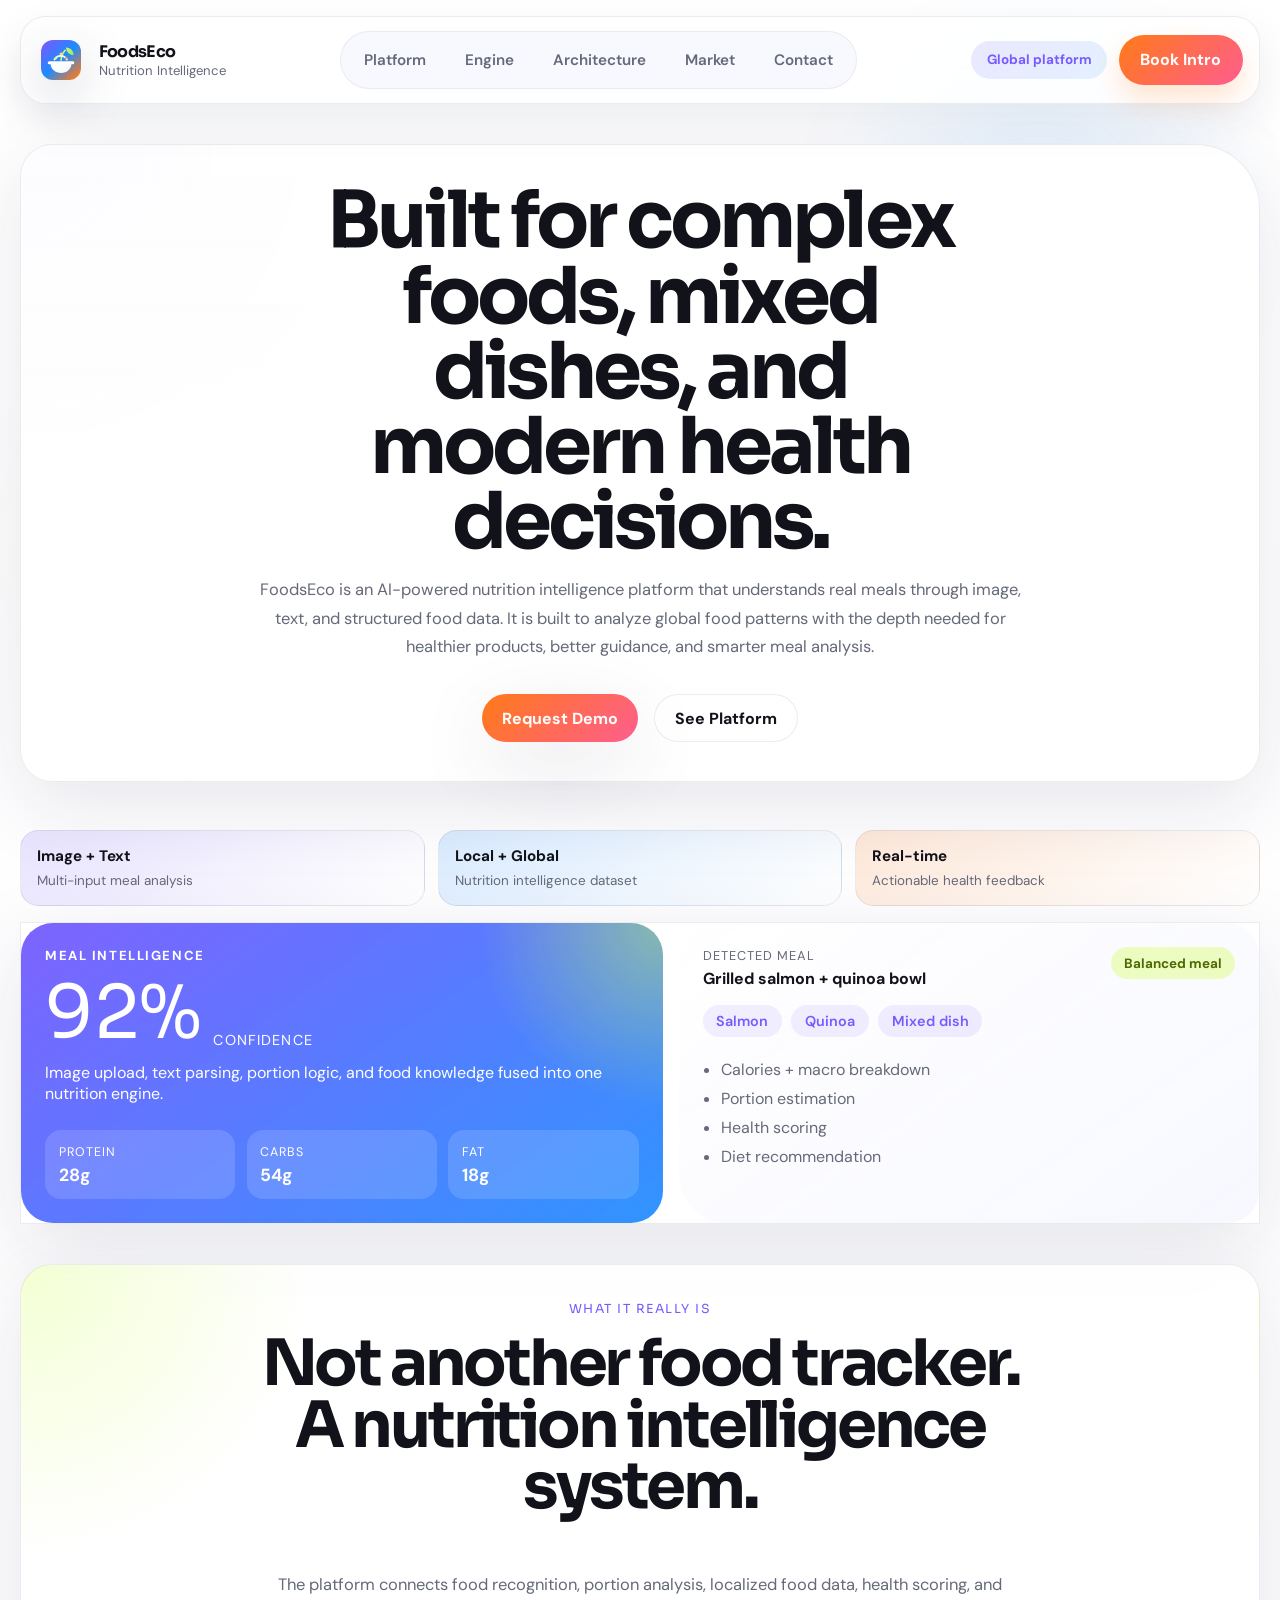
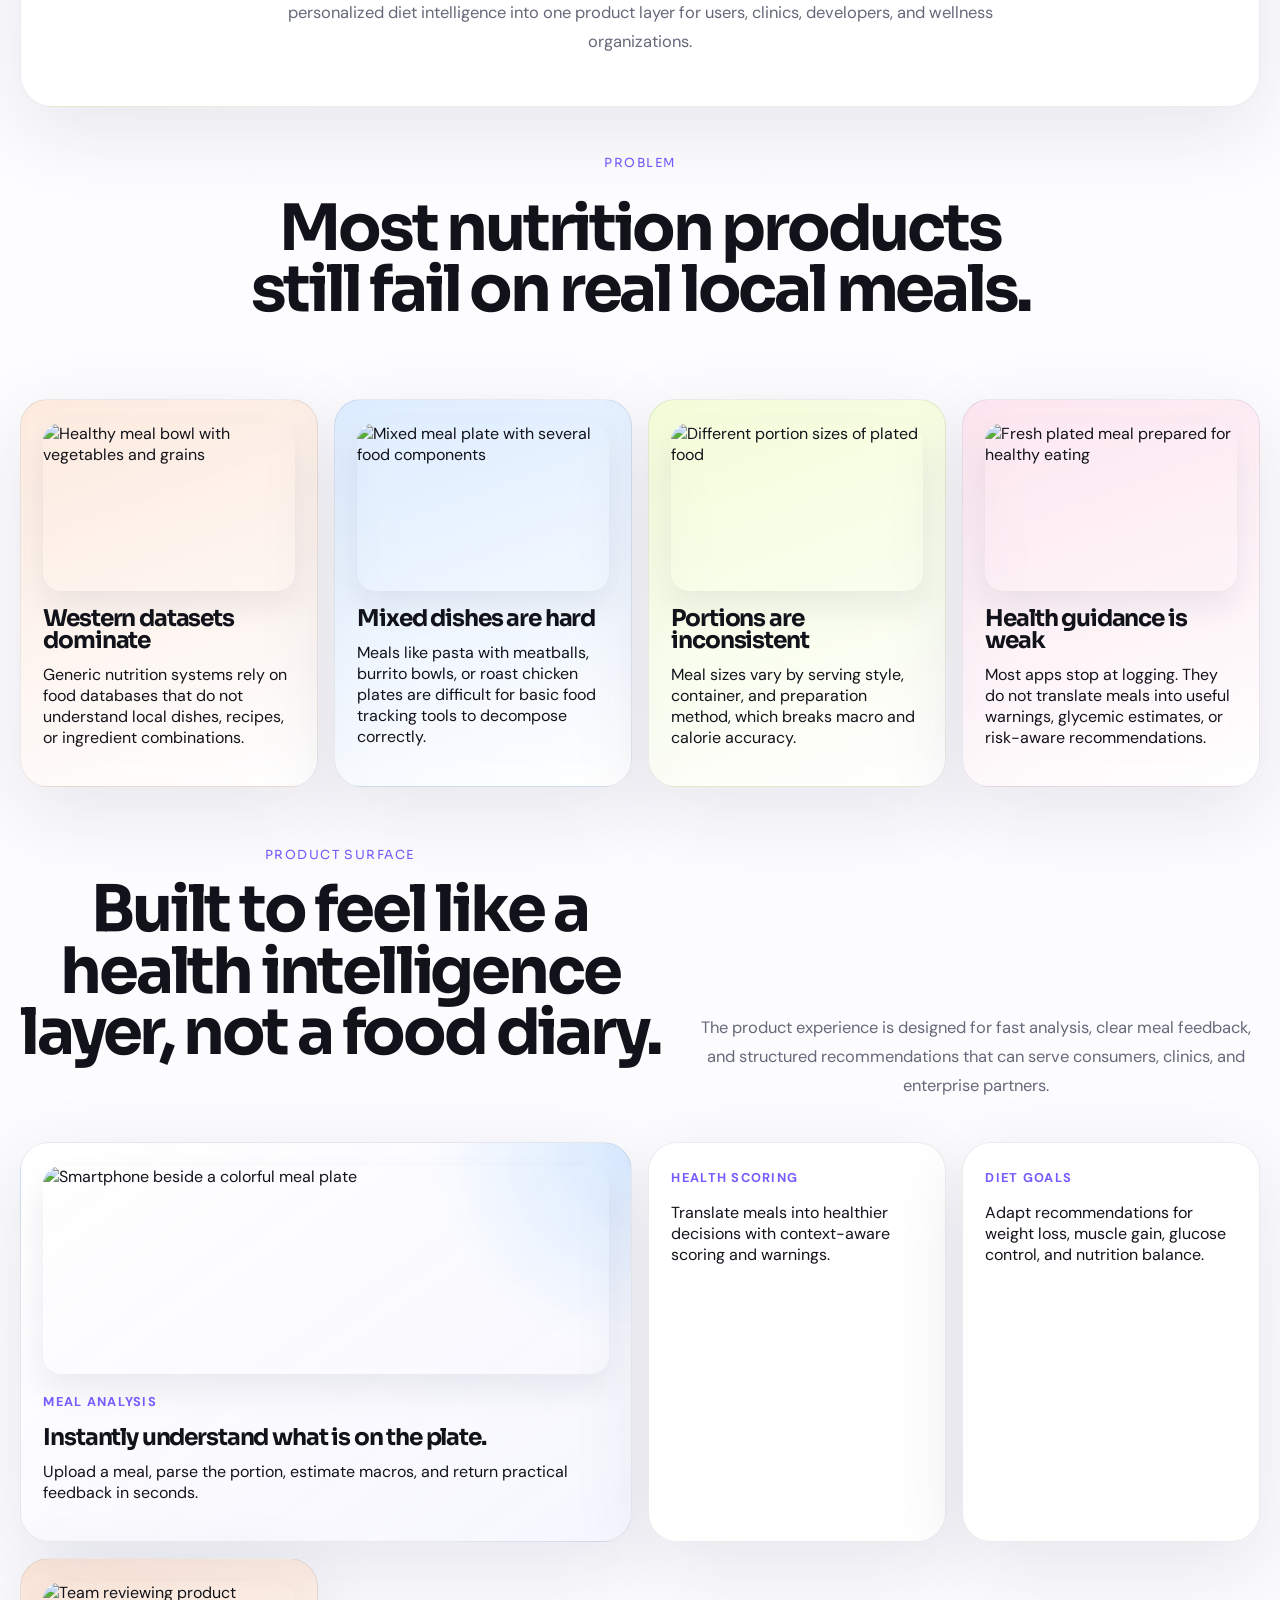
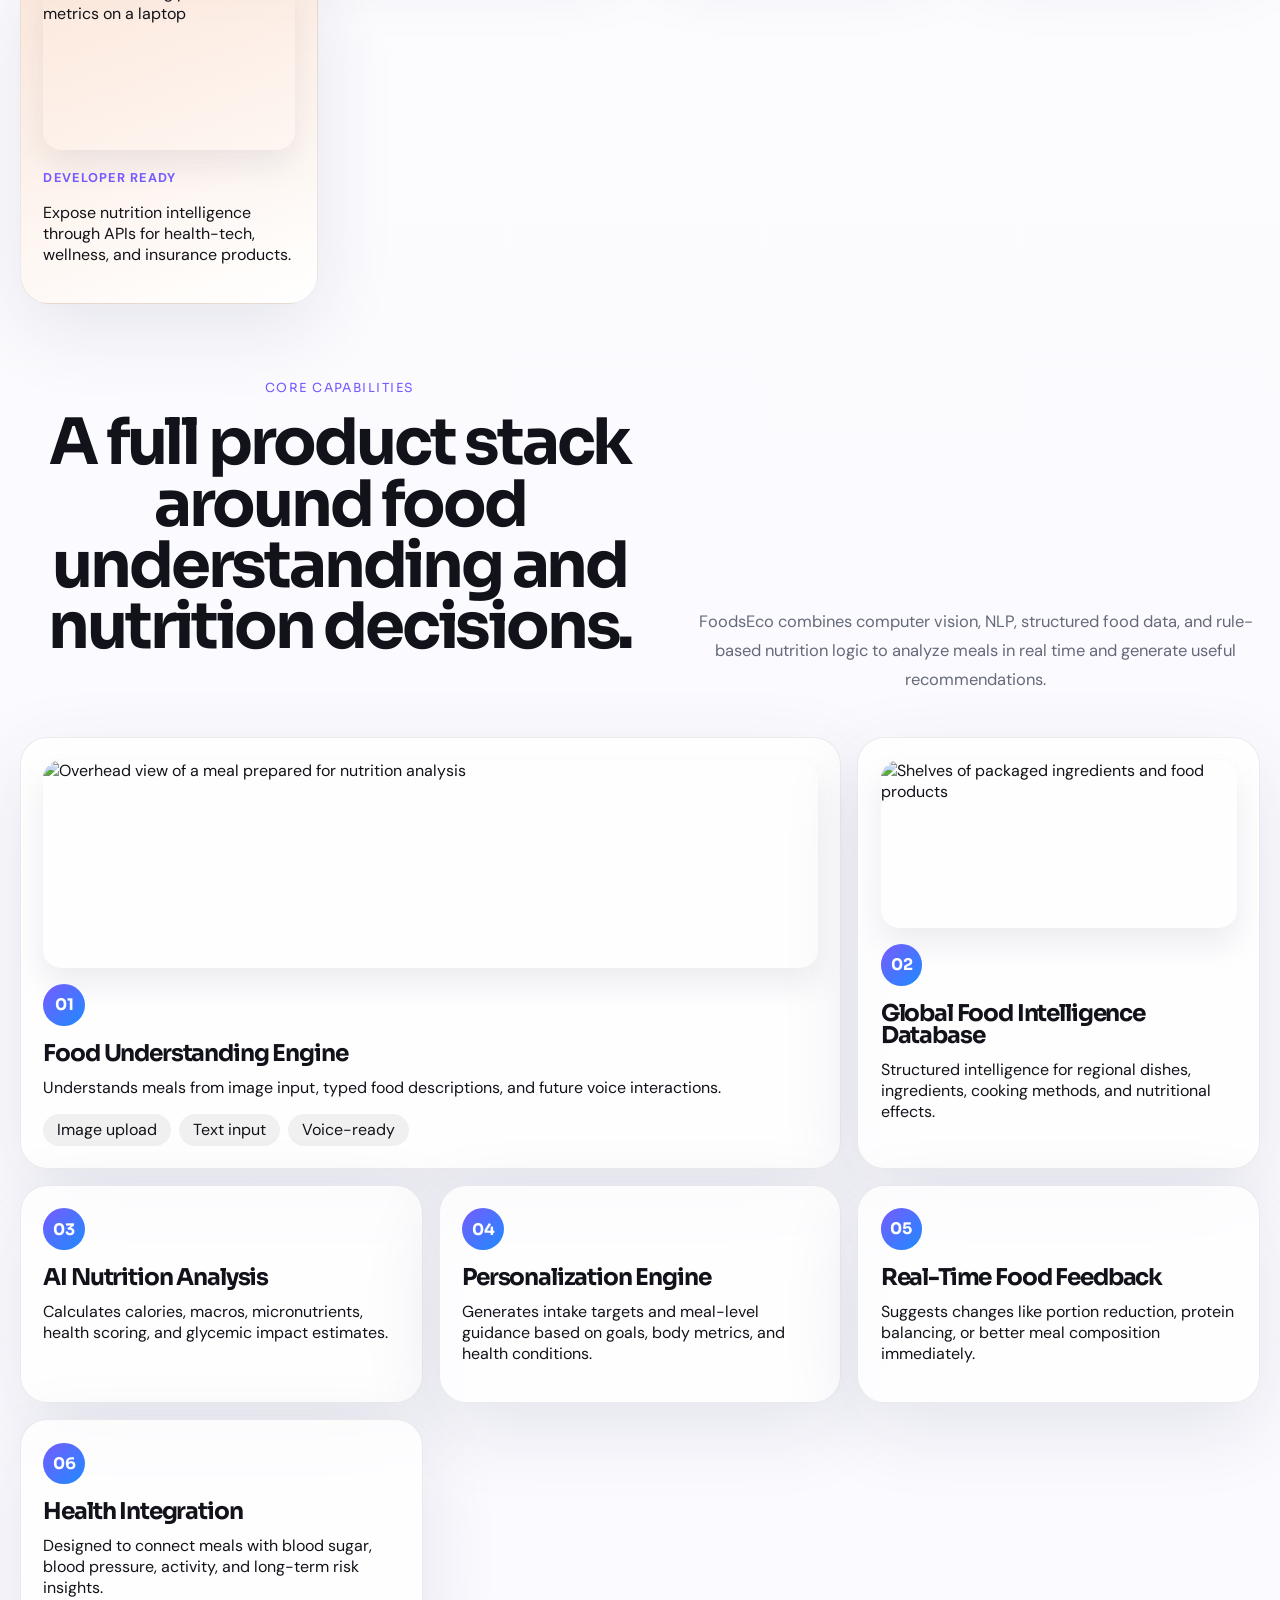
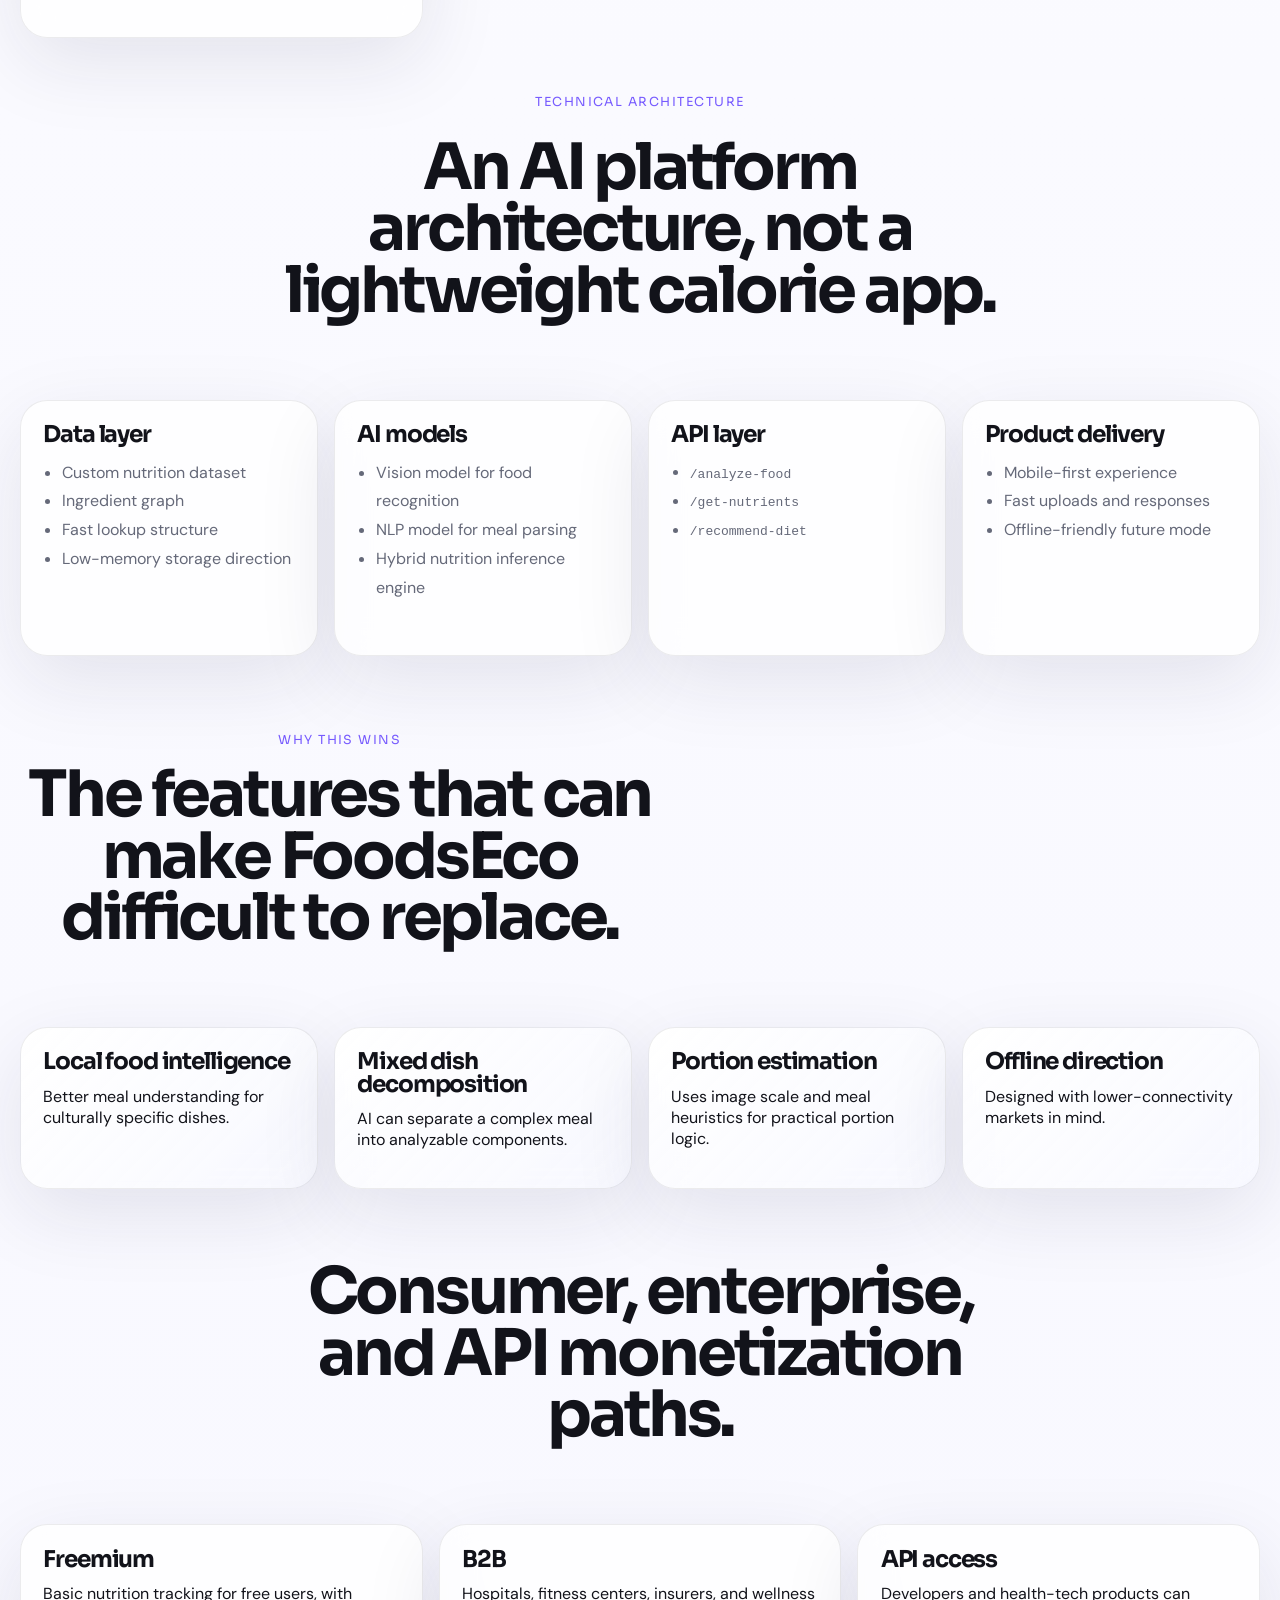
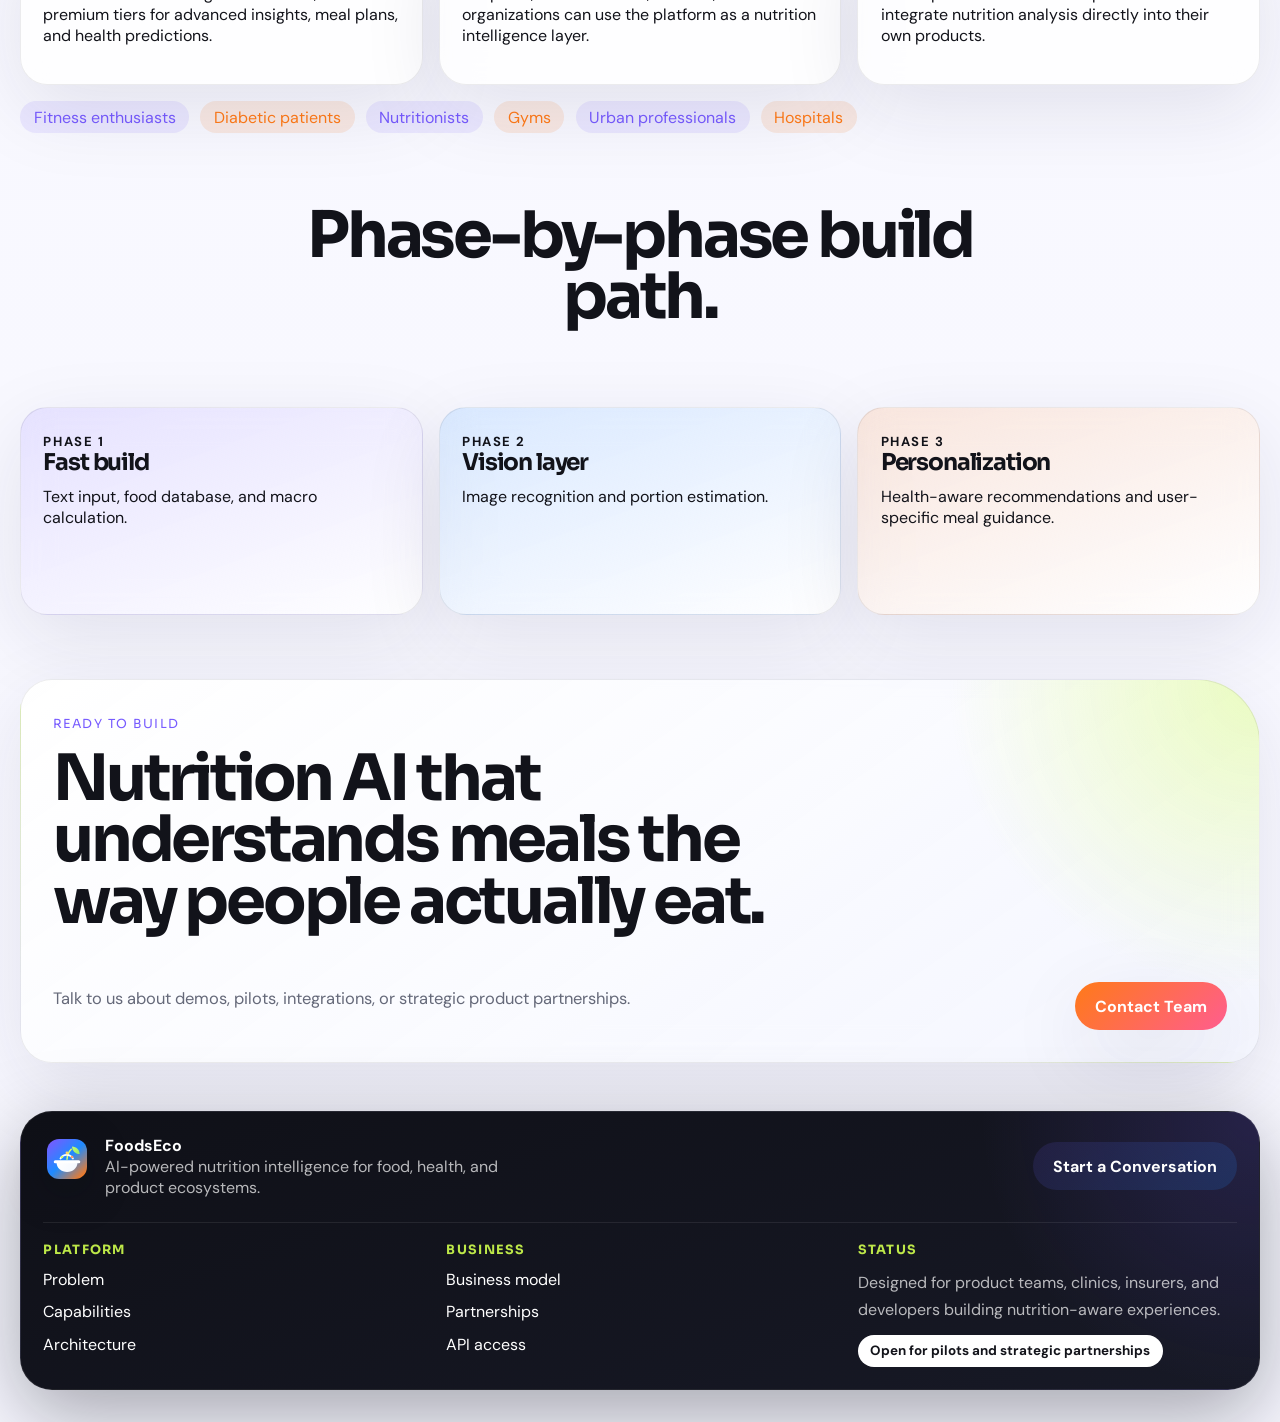
==== commit 7e0f19b5: "Rename TIVISOL to FoodsEco in index.html" ====
--- a/index.html
+++ b/index.html
@@ -3,8 +3,8 @@
 <head>
   <meta charset="UTF-8">
   <meta name="viewport" content="width=device-width, initial-scale=1.0">
-  <meta name="description" content="TIVISOL is an AI-powered nutrition intelligence platform for global foods, mixed dishes, and modern health outcomes.">
-  <title>TIVISOL | Nutrition Intelligence Platform</title>
+  <meta name="description" content="FoodsEco is an AI-powered nutrition intelligence platform for global foods, mixed dishes, and modern health outcomes.">
+  <title>FoodsEco | Nutrition Intelligence Platform</title>
   <link rel="icon" type="image/svg+xml" href="logo-mark.svg">
   <link rel="preconnect" href="https://fonts.googleapis.com">
   <link rel="preconnect" href="https://fonts.gstatic.com" crossorigin>
@@ -16,10 +16,10 @@
   <div class="orb orb-two" aria-hidden="true"></div>
 
   <header class="site-header">
-    <a class="brand-link" href="/" aria-label="TIVISOL home">
-      <img class="brand-mark" src="logo-mark.svg" alt="TIVISOL logo">
+    <a class="brand-link" href="/" aria-label="FoodsEco home">
+      <img class="brand-mark" src="logo-mark.svg" alt="FoodsEco logo">
       <span class="brand-copy">
-        <span class="brand-name">TIVISOL</span>
+        <span class="brand-name">FoodsEco</span>
         <span class="brand-subtitle">Nutrition Intelligence</span>
       </span>
     </a>
@@ -42,7 +42,7 @@
         <div class="hero-copy">
           <h1>Built for complex foods, mixed dishes, and modern health decisions.</h1>
           <p class="hero-text">
-            TIVISOL is an AI-powered nutrition intelligence platform that understands real meals through image, text, and structured food data. It is built to analyze global food patterns with the depth needed for healthier products, better guidance, and smarter meal analysis.
+            FoodsEco is an AI-powered nutrition intelligence platform that understands real meals through image, text, and structured food data. It is built to analyze global food patterns with the depth needed for healthier products, better guidance, and smarter meal analysis.
           </p>
           <div class="hero-actions">
             <a class="button button-solid" href="/contact.html">Request Demo</a>
@@ -191,7 +191,7 @@
           <h2>A full product stack around food understanding and nutrition decisions.</h2>
         </div>
         <p>
-          TIVISOL combines computer vision, NLP, structured food data, and rule-based nutrition logic to analyze meals in real time and generate useful recommendations.
+          FoodsEco combines computer vision, NLP, structured food data, and rule-based nutrition logic to analyze meals in real time and generate useful recommendations.
         </p>
       </div>
 
@@ -282,7 +282,7 @@
       <div class="section-heading split-heading">
         <div>
           <span class="section-tag">Why this wins</span>
-          <h2>The features that can make TIVISOL difficult to replace.</h2>
+          <h2>The features that can make FoodsEco difficult to replace.</h2>
         </div>
       </div>
       <div class="ribbon-grid">
@@ -370,9 +370,9 @@
   <footer class="site-footer">
     <div class="footer-topline">
       <div class="footer-brand">
-        <img class="brand-mark footer-mark" src="logo-mark.svg" alt="TIVISOL logo">
+        <img class="brand-mark footer-mark" src="logo-mark.svg" alt="FoodsEco logo">
         <div>
-          <strong>TIVISOL</strong>
+          <strong>FoodsEco</strong>
           <p>AI-powered nutrition intelligence for food, health, and product ecosystems.</p>
         </div>
       </div>
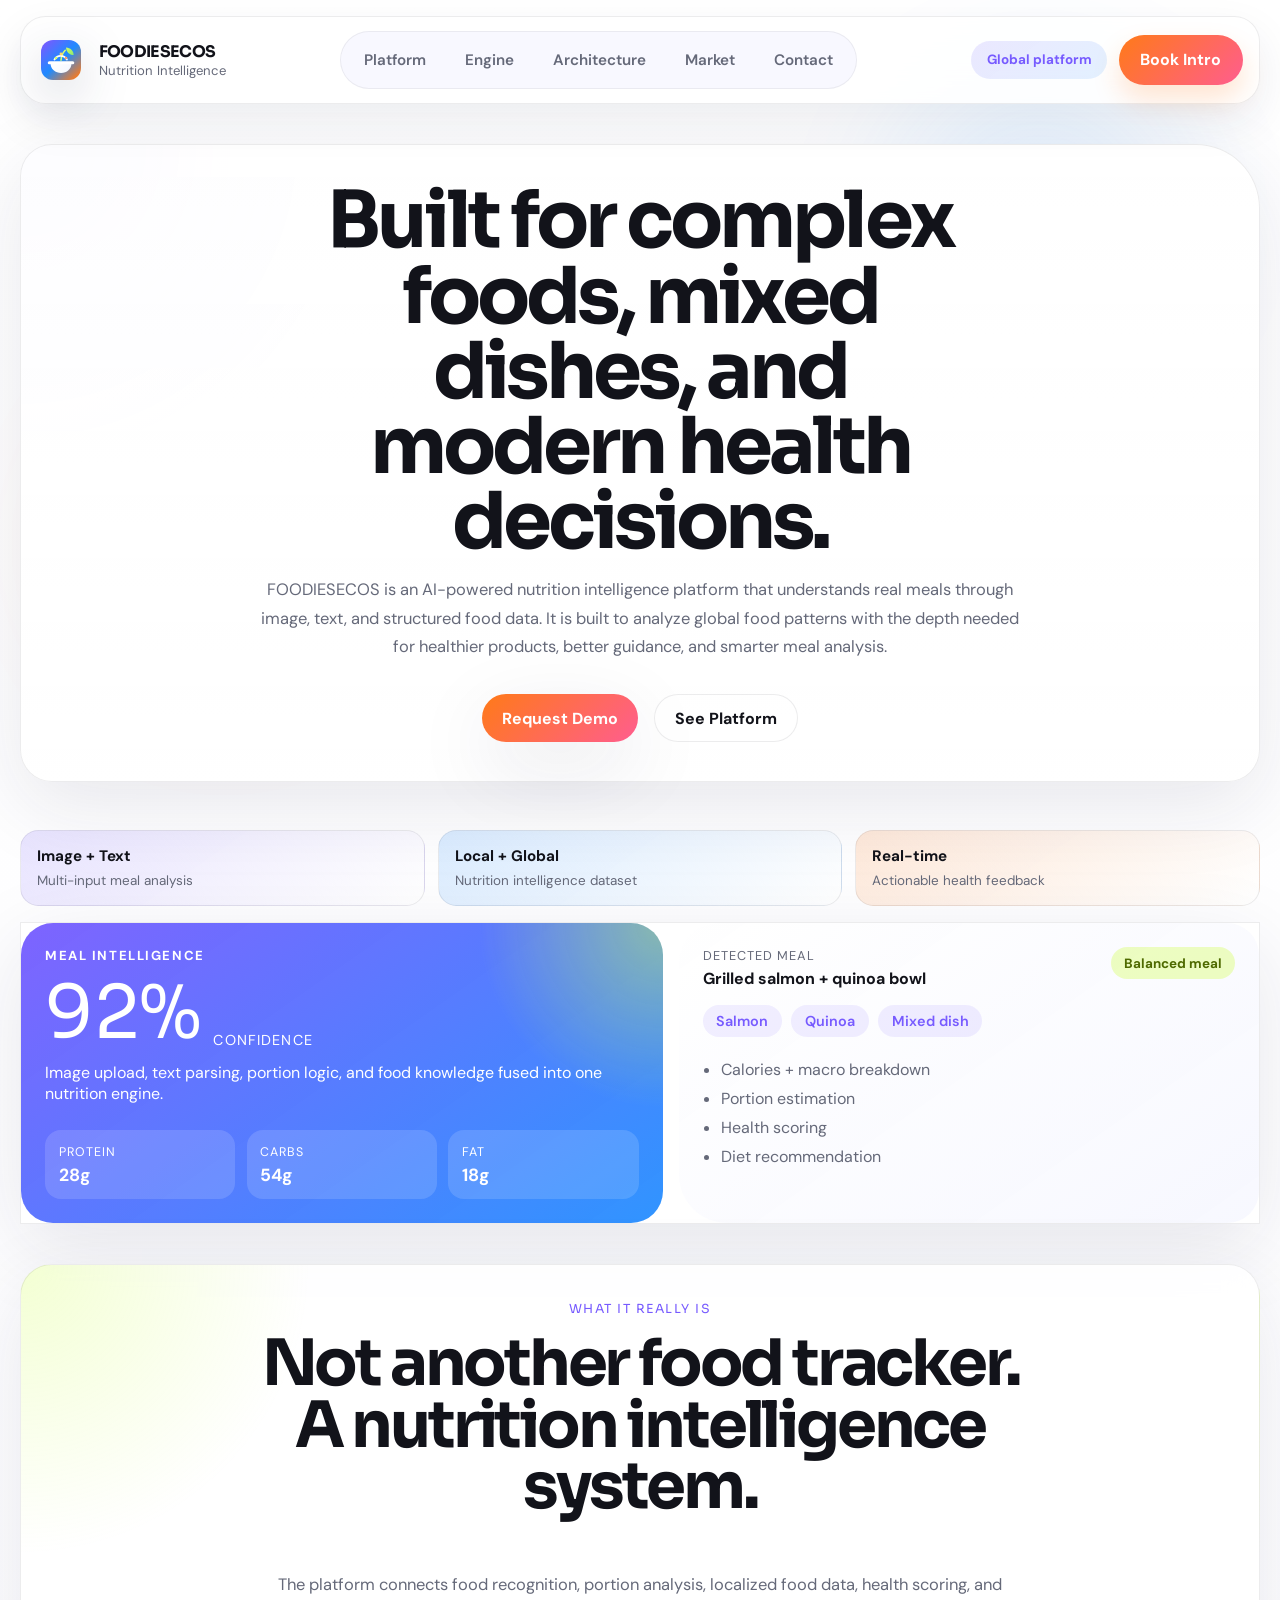
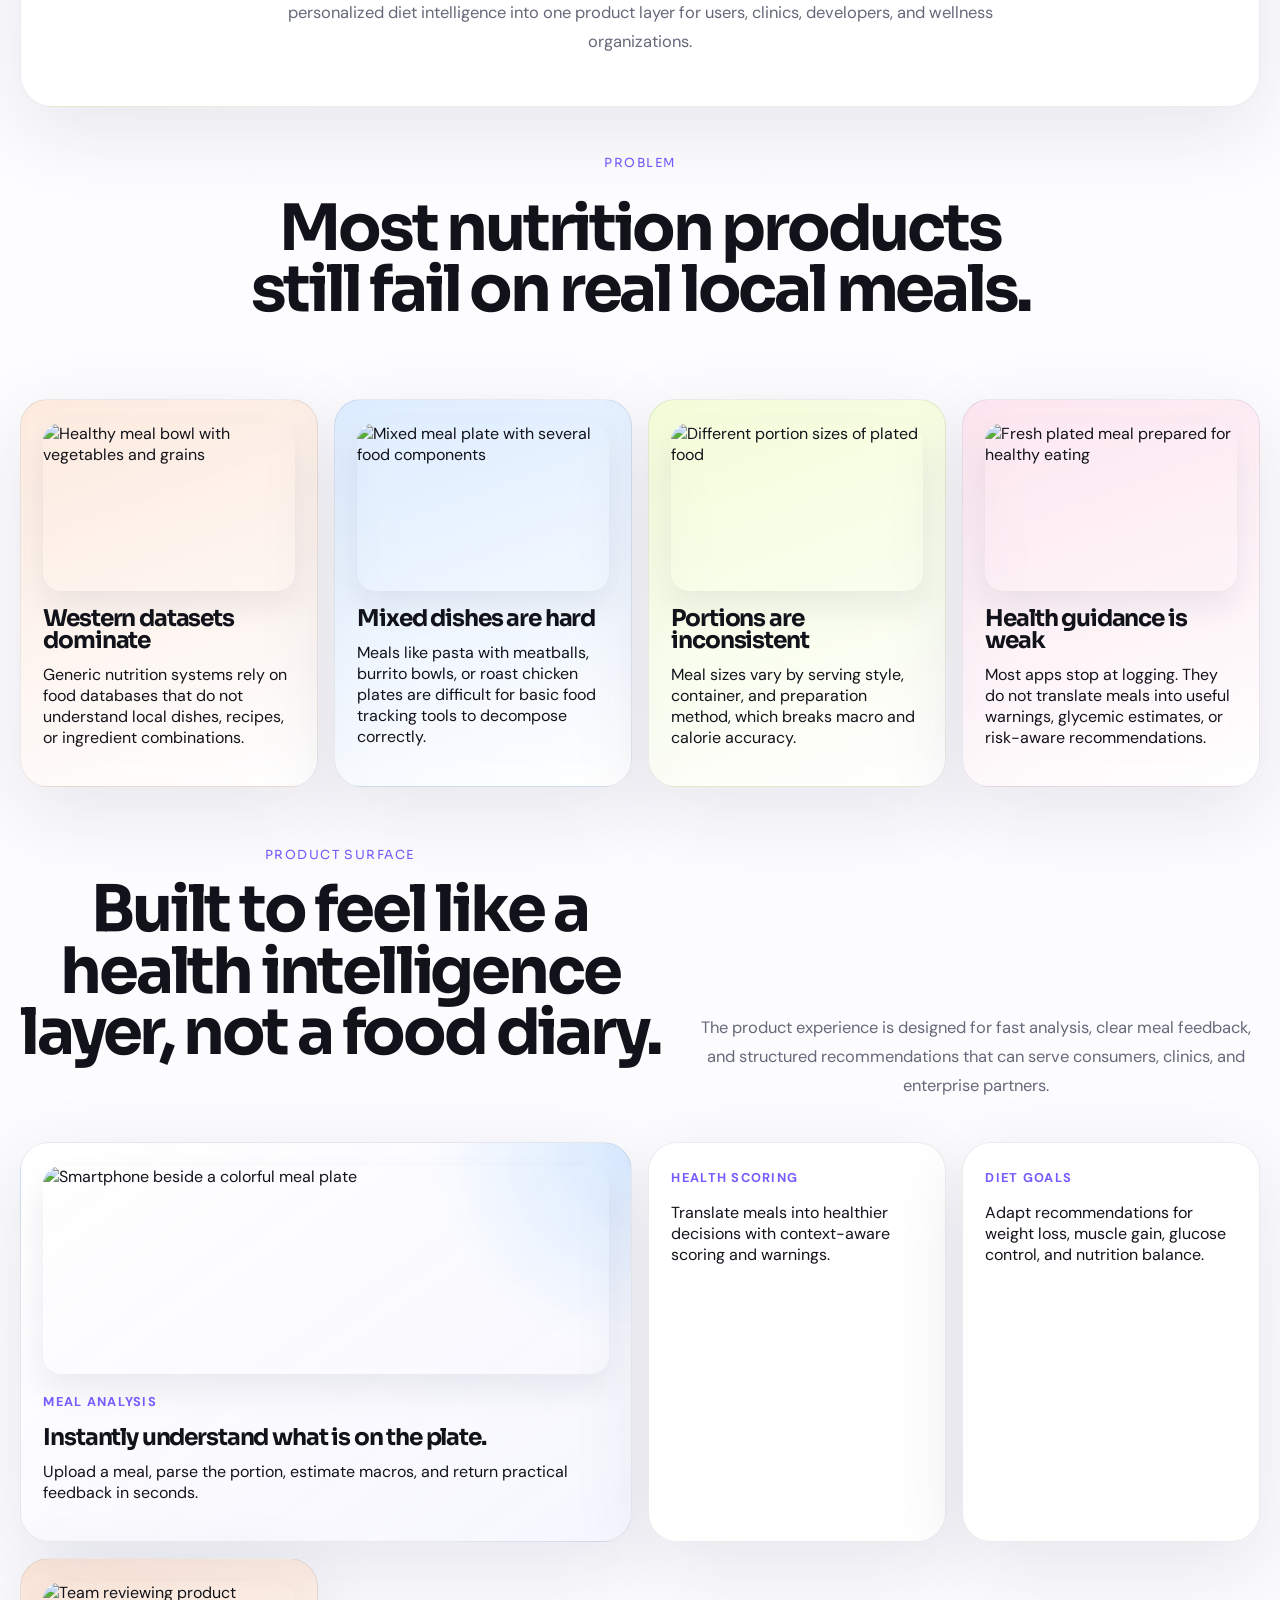
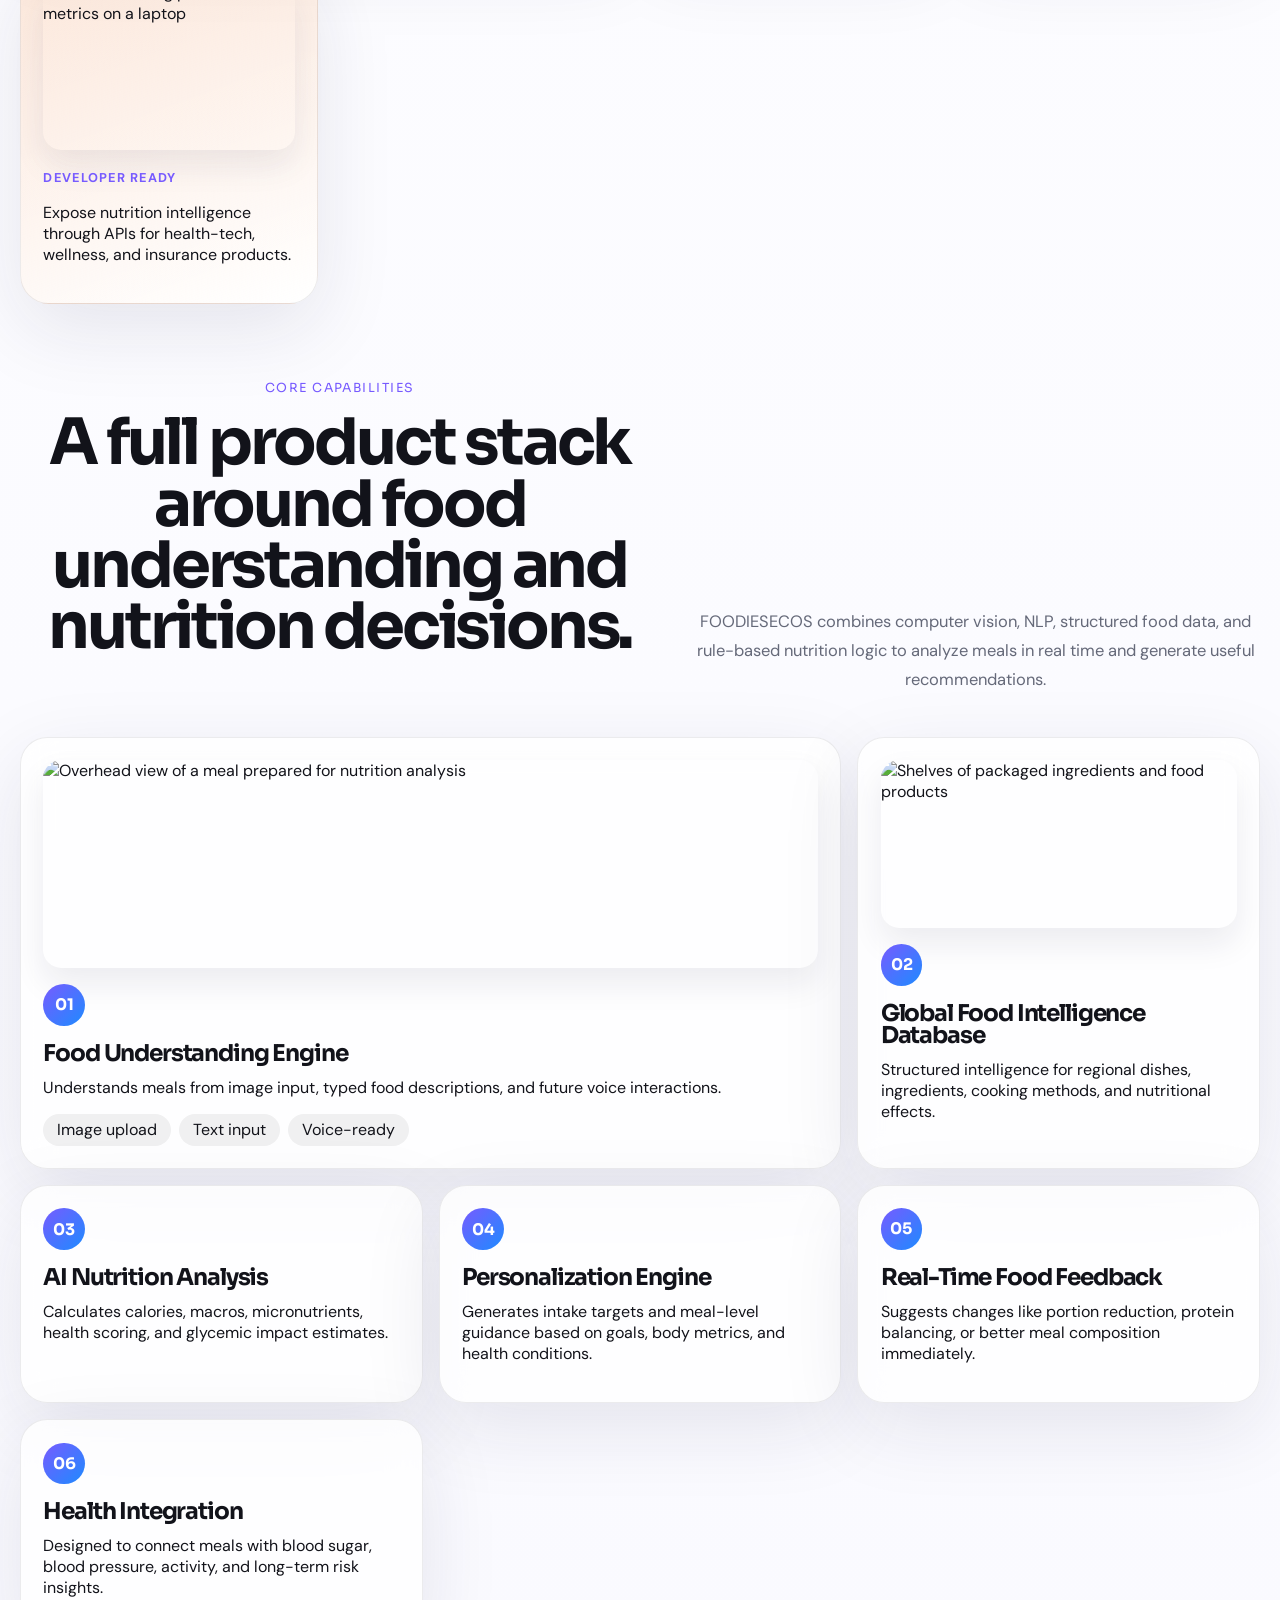
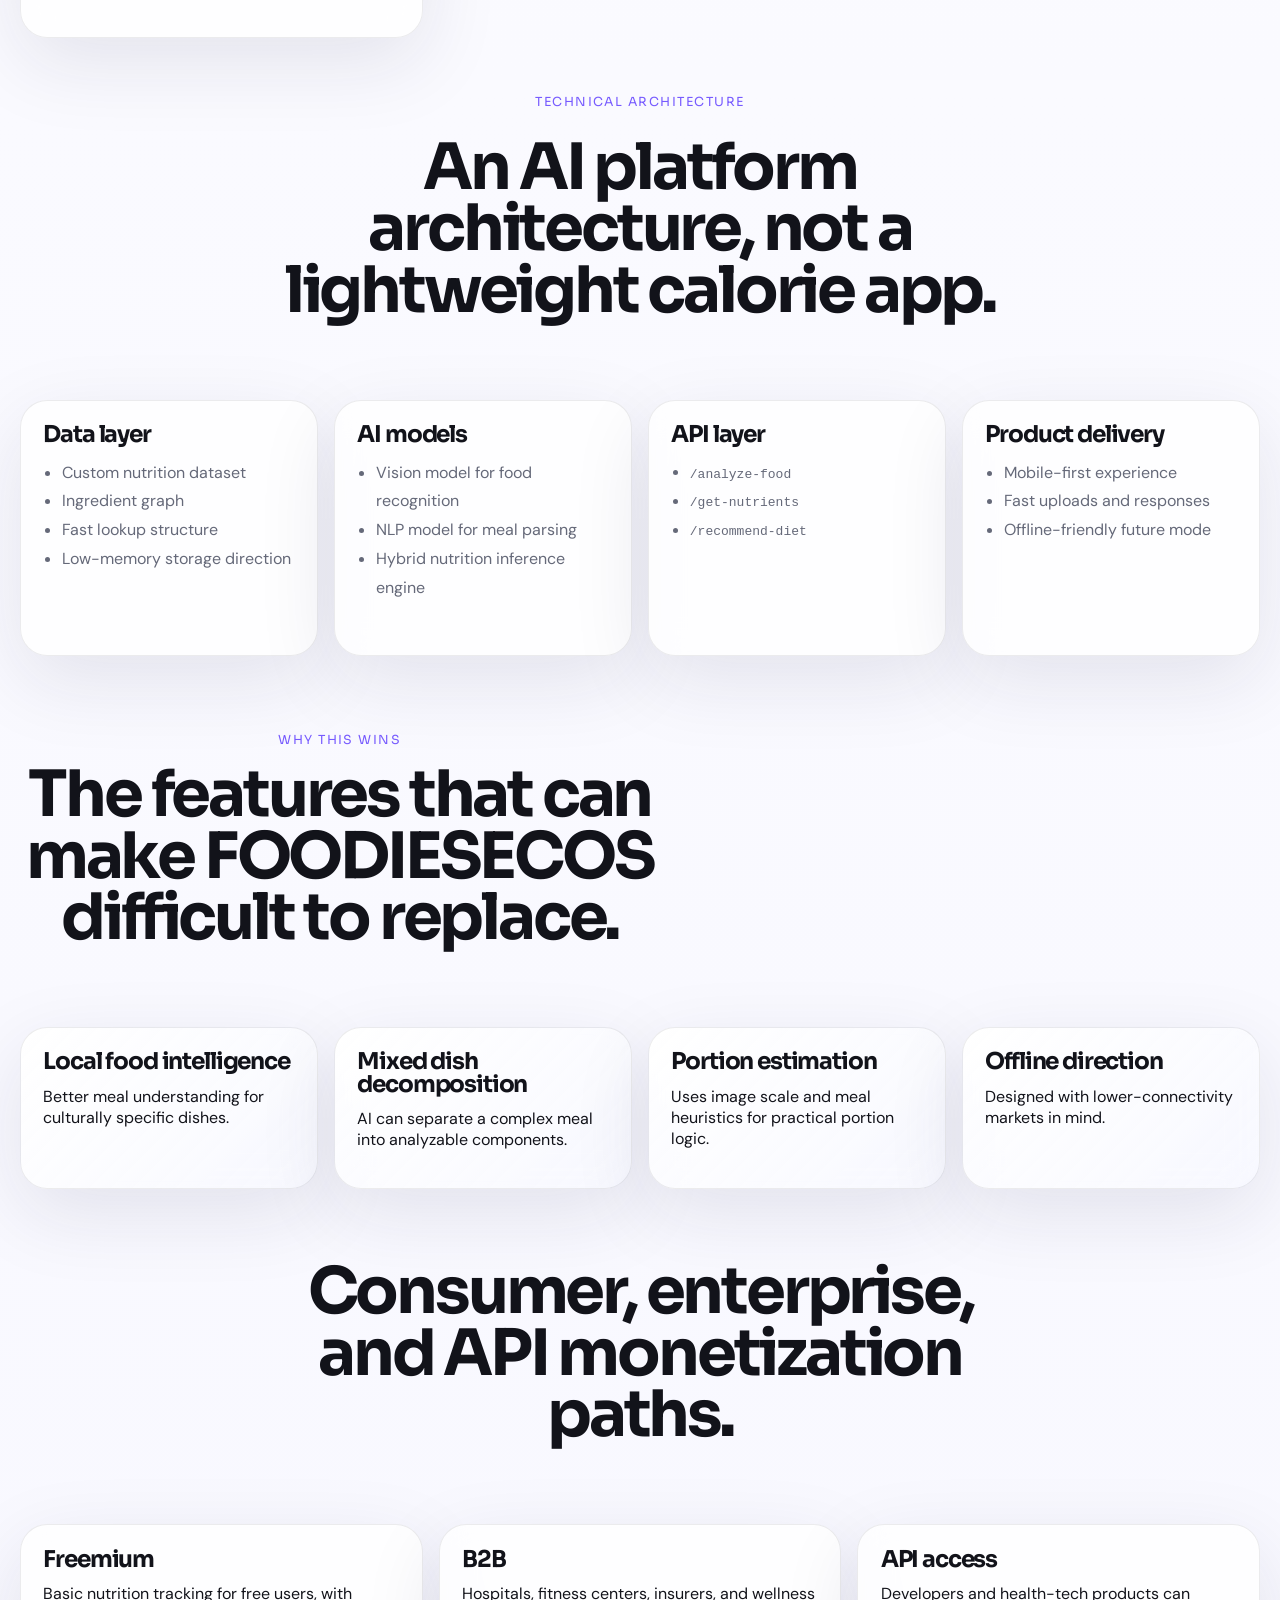
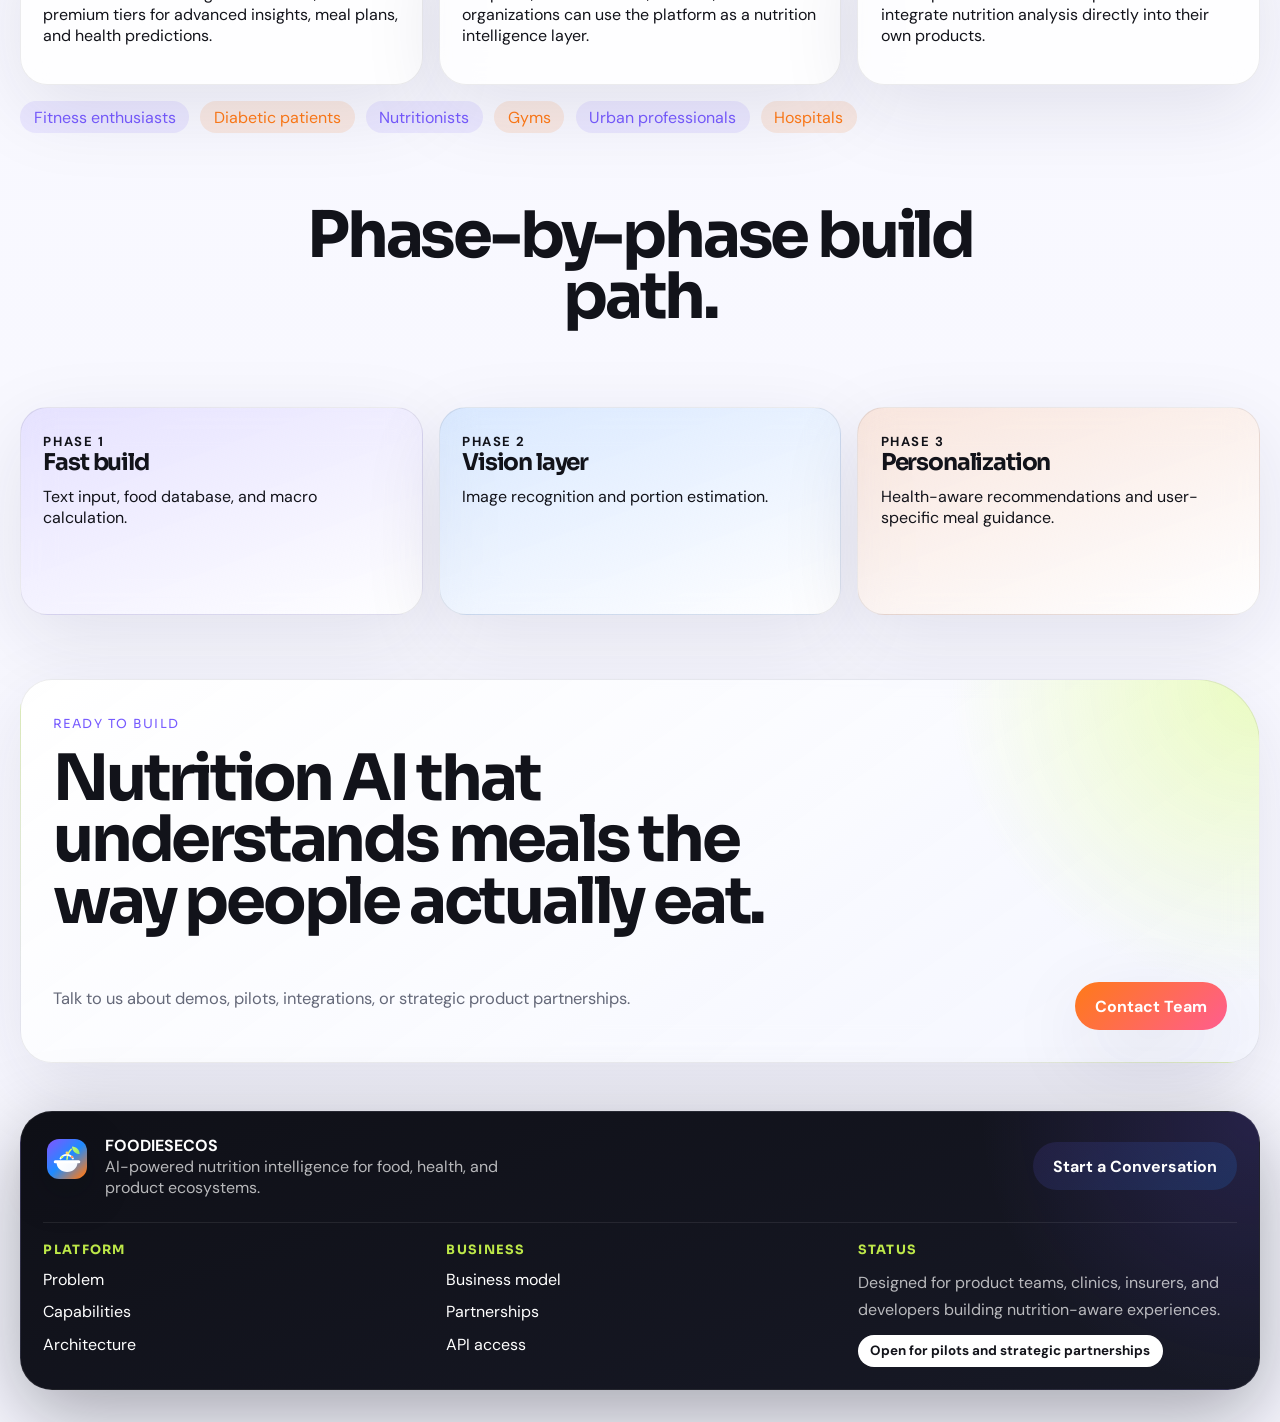
==== commit 41194efc: "Rename FoodsEco to FOODIESECOS in index.html" ====
--- a/index.html
+++ b/index.html
@@ -3,8 +3,8 @@
 <head>
   <meta charset="UTF-8">
   <meta name="viewport" content="width=device-width, initial-scale=1.0">
-  <meta name="description" content="FoodsEco is an AI-powered nutrition intelligence platform for global foods, mixed dishes, and modern health outcomes.">
-  <title>FoodsEco | Nutrition Intelligence Platform</title>
+  <meta name="description" content="FOODIESECOS is an AI-powered nutrition intelligence platform for global foods, mixed dishes, and modern health outcomes.">
+  <title>FOODIESECOS | Nutrition Intelligence Platform</title>
   <link rel="icon" type="image/svg+xml" href="logo-mark.svg">
   <link rel="preconnect" href="https://fonts.googleapis.com">
   <link rel="preconnect" href="https://fonts.gstatic.com" crossorigin>
@@ -16,10 +16,10 @@
   <div class="orb orb-two" aria-hidden="true"></div>
 
   <header class="site-header">
-    <a class="brand-link" href="/" aria-label="FoodsEco home">
-      <img class="brand-mark" src="logo-mark.svg" alt="FoodsEco logo">
+    <a class="brand-link" href="/" aria-label="FOODIESECOS home">
+      <img class="brand-mark" src="logo-mark.svg" alt="FOODIESECOS logo">
       <span class="brand-copy">
-        <span class="brand-name">FoodsEco</span>
+        <span class="brand-name">FOODIESECOS</span>
         <span class="brand-subtitle">Nutrition Intelligence</span>
       </span>
     </a>
@@ -42,7 +42,7 @@
         <div class="hero-copy">
           <h1>Built for complex foods, mixed dishes, and modern health decisions.</h1>
           <p class="hero-text">
-            FoodsEco is an AI-powered nutrition intelligence platform that understands real meals through image, text, and structured food data. It is built to analyze global food patterns with the depth needed for healthier products, better guidance, and smarter meal analysis.
+            FOODIESECOS is an AI-powered nutrition intelligence platform that understands real meals through image, text, and structured food data. It is built to analyze global food patterns with the depth needed for healthier products, better guidance, and smarter meal analysis.
           </p>
           <div class="hero-actions">
             <a class="button button-solid" href="/contact.html">Request Demo</a>
@@ -191,7 +191,7 @@
           <h2>A full product stack around food understanding and nutrition decisions.</h2>
         </div>
         <p>
-          FoodsEco combines computer vision, NLP, structured food data, and rule-based nutrition logic to analyze meals in real time and generate useful recommendations.
+          FOODIESECOS combines computer vision, NLP, structured food data, and rule-based nutrition logic to analyze meals in real time and generate useful recommendations.
         </p>
       </div>
 
@@ -282,7 +282,7 @@
       <div class="section-heading split-heading">
         <div>
           <span class="section-tag">Why this wins</span>
-          <h2>The features that can make FoodsEco difficult to replace.</h2>
+          <h2>The features that can make FOODIESECOS difficult to replace.</h2>
         </div>
       </div>
       <div class="ribbon-grid">
@@ -370,9 +370,9 @@
   <footer class="site-footer">
     <div class="footer-topline">
       <div class="footer-brand">
-        <img class="brand-mark footer-mark" src="logo-mark.svg" alt="FoodsEco logo">
+        <img class="brand-mark footer-mark" src="logo-mark.svg" alt="FOODIESECOS logo">
         <div>
-          <strong>FoodsEco</strong>
+          <strong>FOODIESECOS</strong>
           <p>AI-powered nutrition intelligence for food, health, and product ecosystems.</p>
         </div>
       </div>
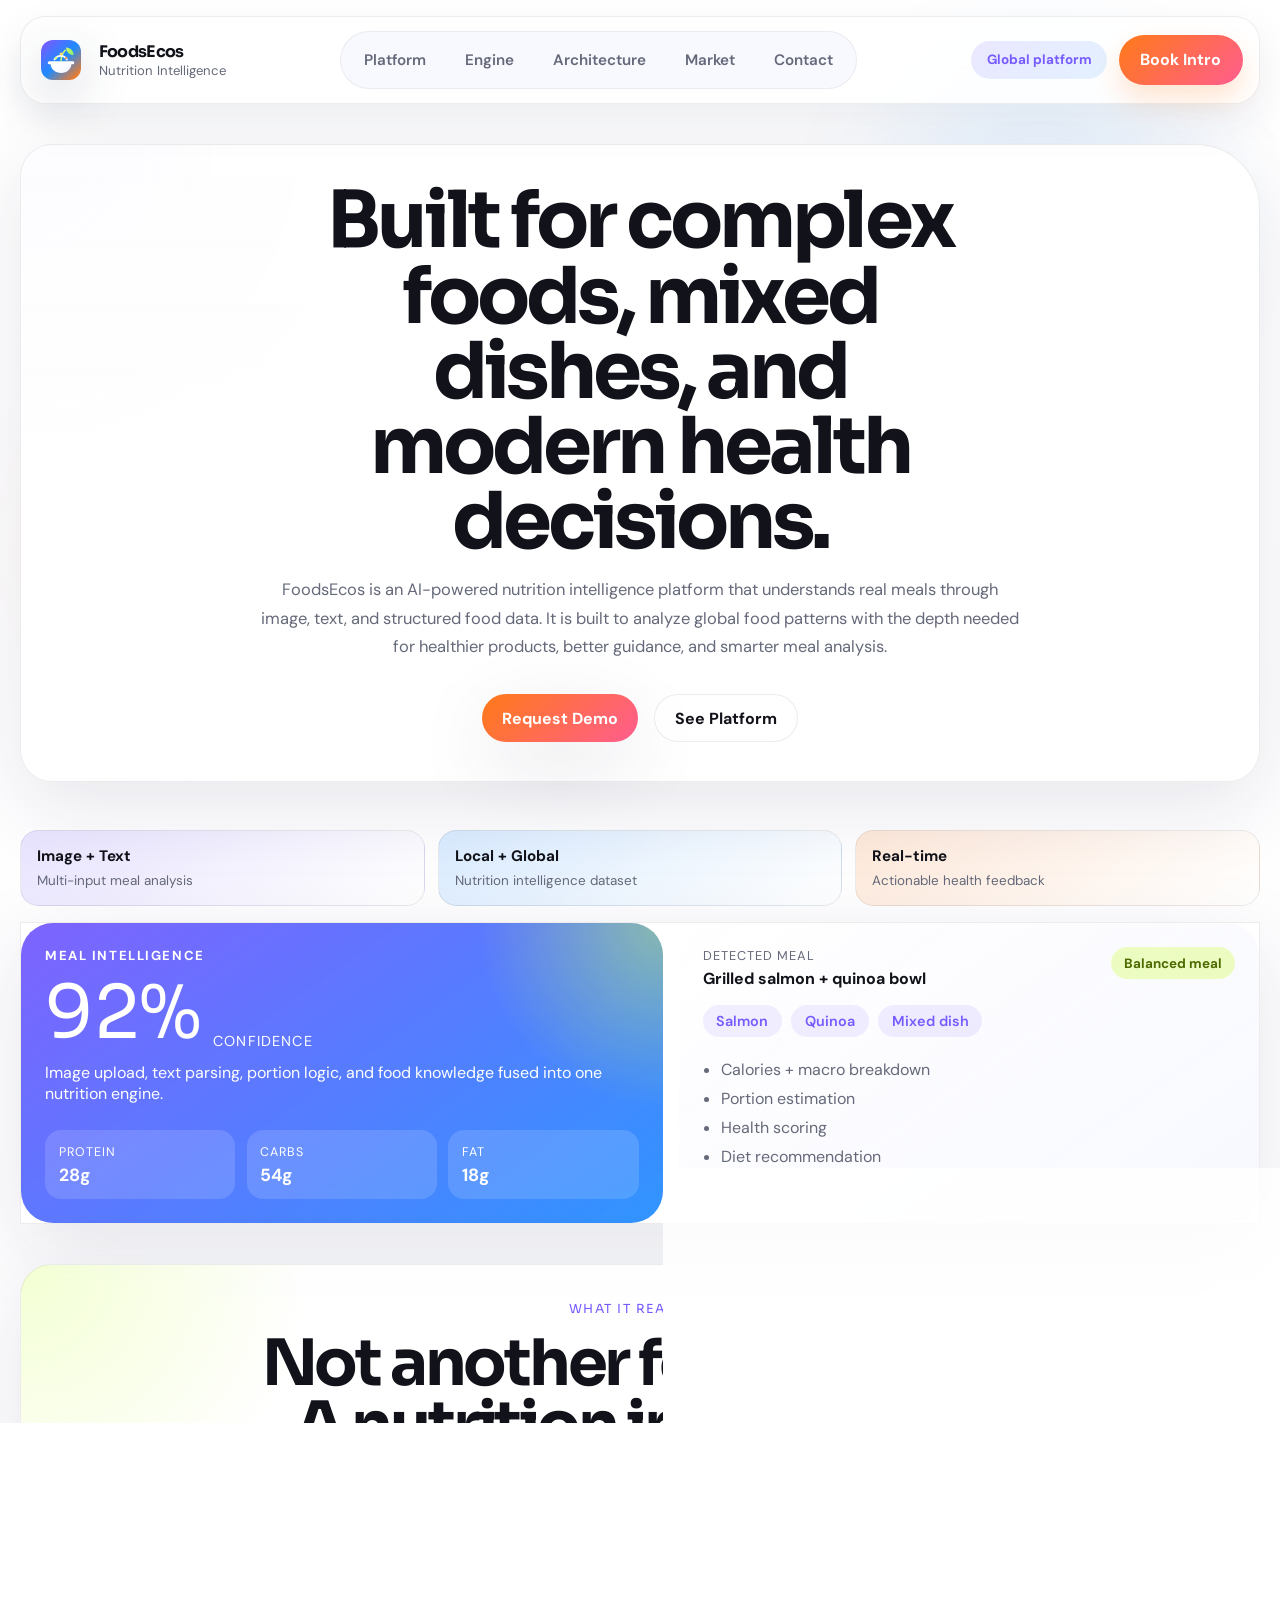
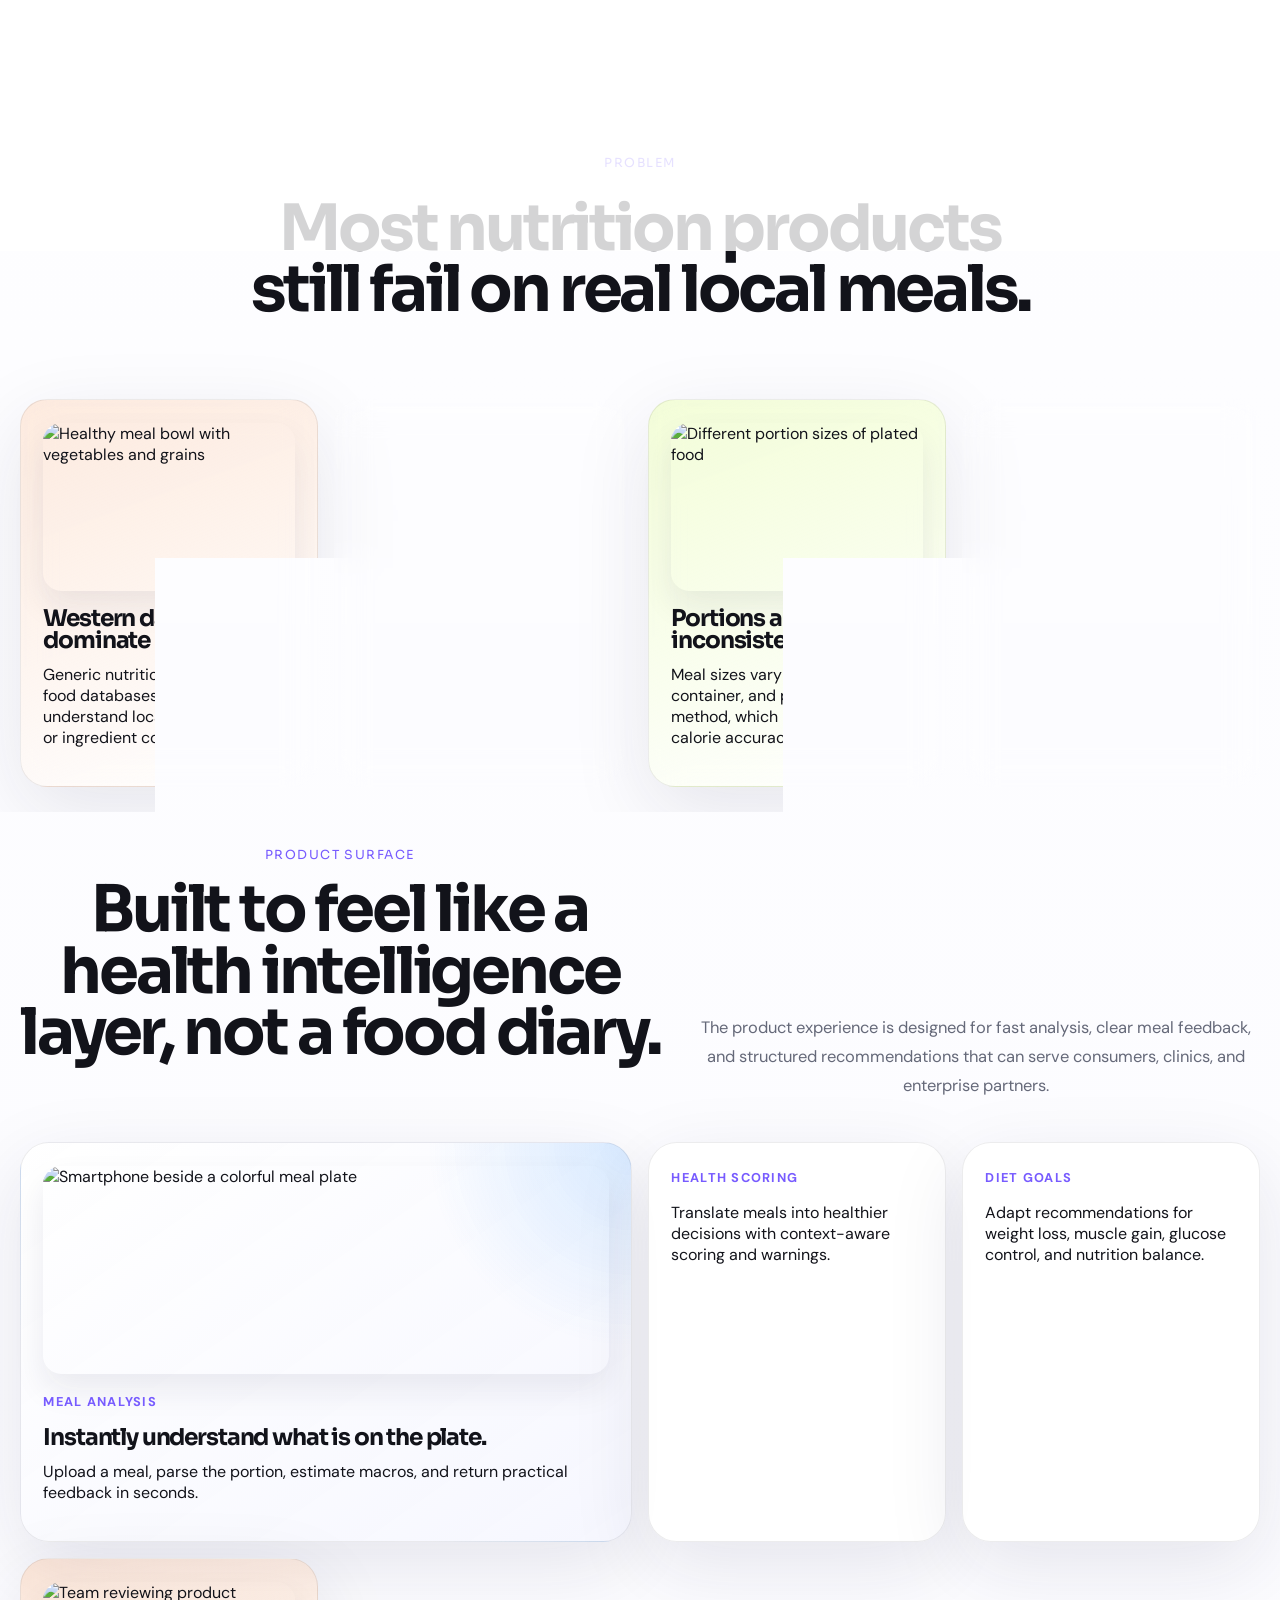
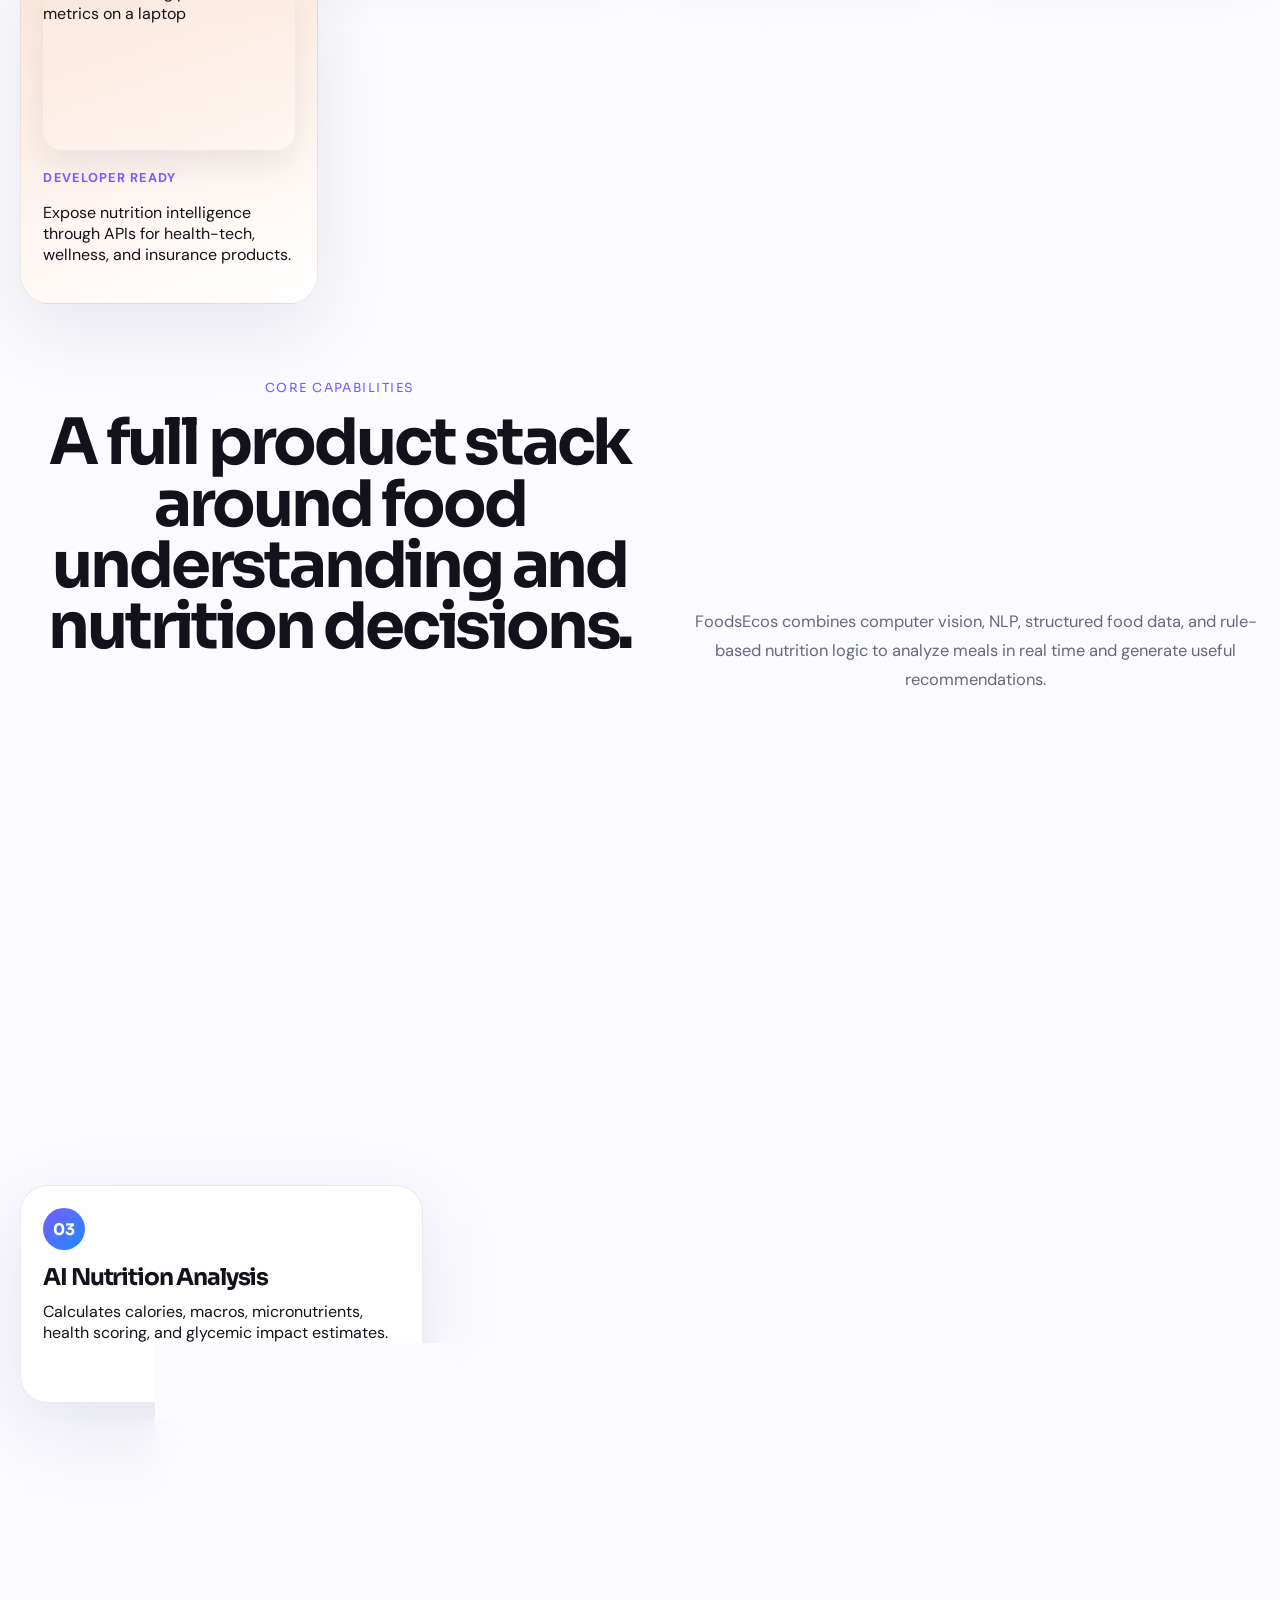
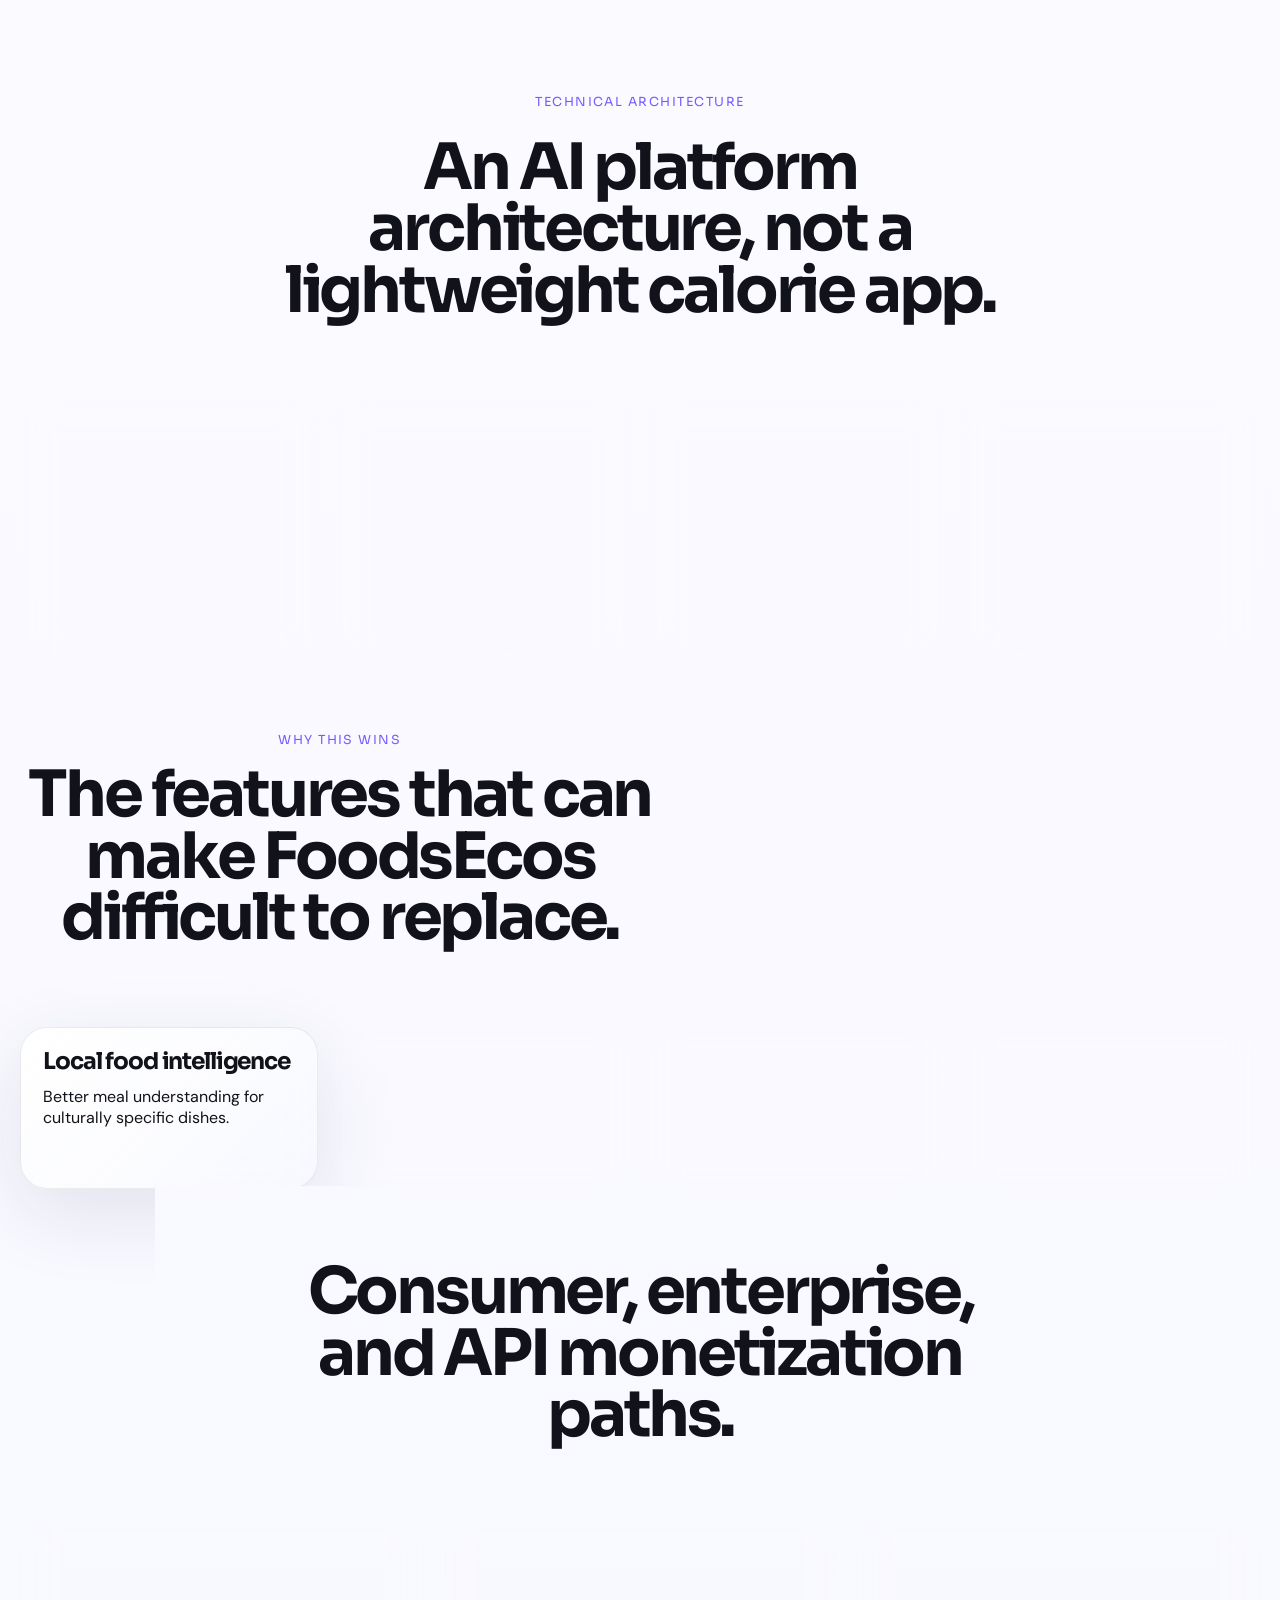
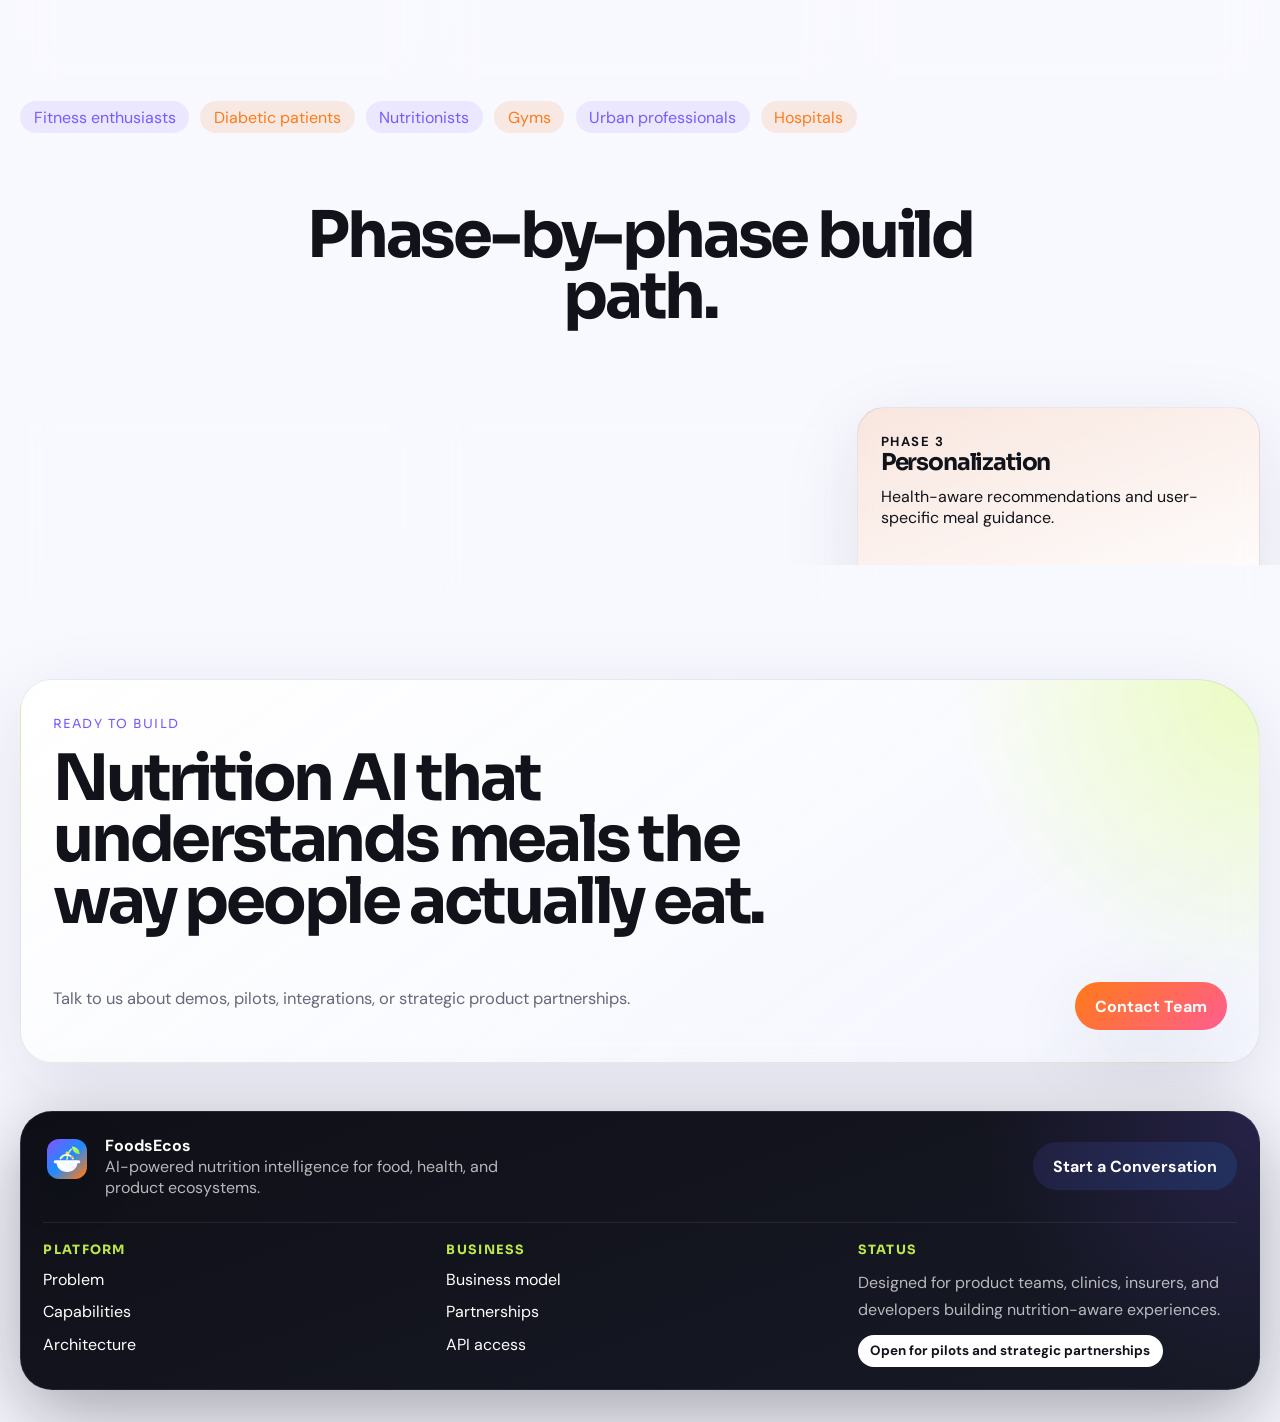
==== commit 338221f1: "Rename FOODIESECOS to FoodsEcos in index.html" ====
--- a/index.html
+++ b/index.html
@@ -3,8 +3,8 @@
 <head>
   <meta charset="UTF-8">
   <meta name="viewport" content="width=device-width, initial-scale=1.0">
-  <meta name="description" content="FOODIESECOS is an AI-powered nutrition intelligence platform for global foods, mixed dishes, and modern health outcomes.">
-  <title>FOODIESECOS | Nutrition Intelligence Platform</title>
+  <meta name="description" content="FoodsEcos is an AI-powered nutrition intelligence platform for global foods, mixed dishes, and modern health outcomes.">
+  <title>FoodsEcos | Nutrition Intelligence Platform</title>
   <link rel="icon" type="image/svg+xml" href="logo-mark.svg">
   <link rel="preconnect" href="https://fonts.googleapis.com">
   <link rel="preconnect" href="https://fonts.gstatic.com" crossorigin>
@@ -16,10 +16,10 @@
   <div class="orb orb-two" aria-hidden="true"></div>
 
   <header class="site-header">
-    <a class="brand-link" href="/" aria-label="FOODIESECOS home">
-      <img class="brand-mark" src="logo-mark.svg" alt="FOODIESECOS logo">
+    <a class="brand-link" href="/" aria-label="FoodsEcos home">
+      <img class="brand-mark" src="logo-mark.svg" alt="FoodsEcos logo">
       <span class="brand-copy">
-        <span class="brand-name">FOODIESECOS</span>
+        <span class="brand-name">FoodsEcos</span>
         <span class="brand-subtitle">Nutrition Intelligence</span>
       </span>
     </a>
@@ -42,7 +42,7 @@
         <div class="hero-copy">
           <h1>Built for complex foods, mixed dishes, and modern health decisions.</h1>
           <p class="hero-text">
-            FOODIESECOS is an AI-powered nutrition intelligence platform that understands real meals through image, text, and structured food data. It is built to analyze global food patterns with the depth needed for healthier products, better guidance, and smarter meal analysis.
+            FoodsEcos is an AI-powered nutrition intelligence platform that understands real meals through image, text, and structured food data. It is built to analyze global food patterns with the depth needed for healthier products, better guidance, and smarter meal analysis.
           </p>
           <div class="hero-actions">
             <a class="button button-solid" href="/contact.html">Request Demo</a>
@@ -191,7 +191,7 @@
           <h2>A full product stack around food understanding and nutrition decisions.</h2>
         </div>
         <p>
-          FOODIESECOS combines computer vision, NLP, structured food data, and rule-based nutrition logic to analyze meals in real time and generate useful recommendations.
+          FoodsEcos combines computer vision, NLP, structured food data, and rule-based nutrition logic to analyze meals in real time and generate useful recommendations.
         </p>
       </div>
 
@@ -282,7 +282,7 @@
       <div class="section-heading split-heading">
         <div>
           <span class="section-tag">Why this wins</span>
-          <h2>The features that can make FOODIESECOS difficult to replace.</h2>
+          <h2>The features that can make FoodsEcos difficult to replace.</h2>
         </div>
       </div>
       <div class="ribbon-grid">
@@ -370,9 +370,9 @@
   <footer class="site-footer">
     <div class="footer-topline">
       <div class="footer-brand">
-        <img class="brand-mark footer-mark" src="logo-mark.svg" alt="FOODIESECOS logo">
+        <img class="brand-mark footer-mark" src="logo-mark.svg" alt="FoodsEcos logo">
         <div>
-          <strong>FOODIESECOS</strong>
+          <strong>FoodsEcos</strong>
           <p>AI-powered nutrition intelligence for food, health, and product ecosystems.</p>
         </div>
       </div>
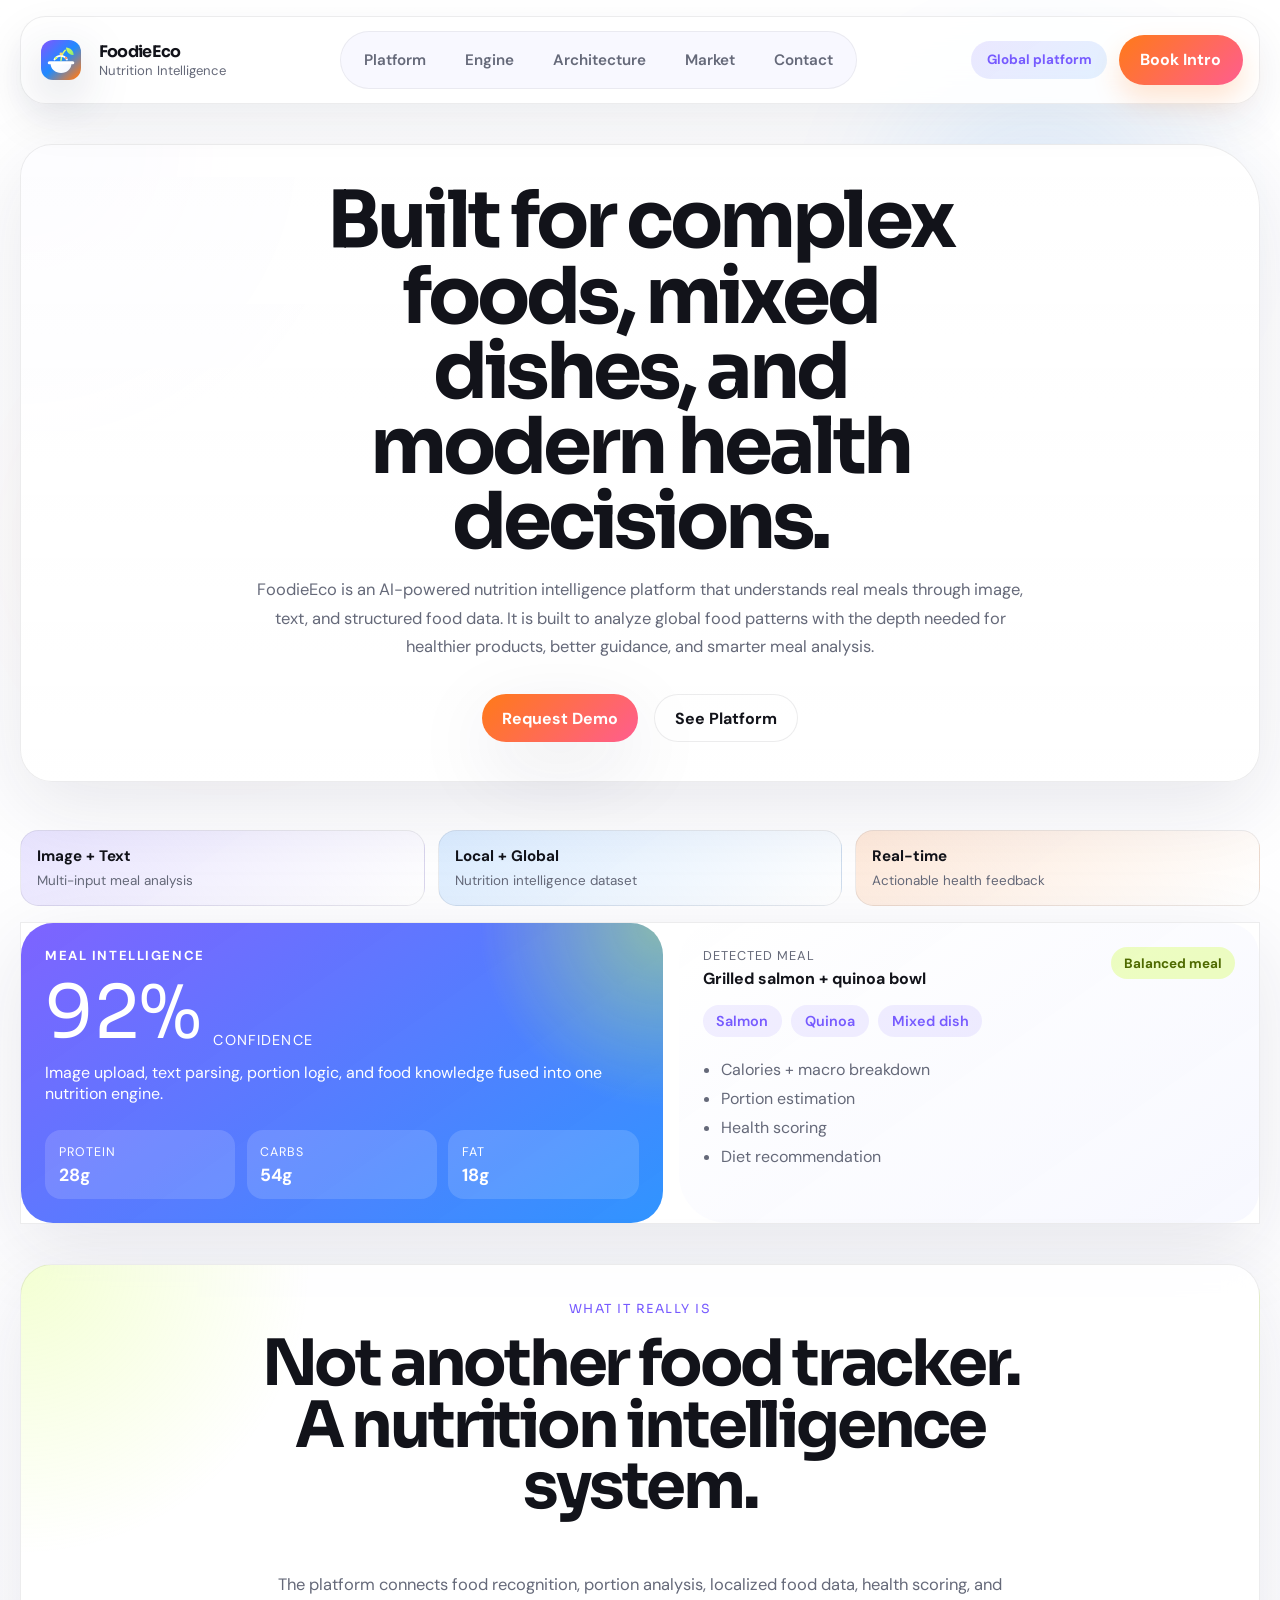
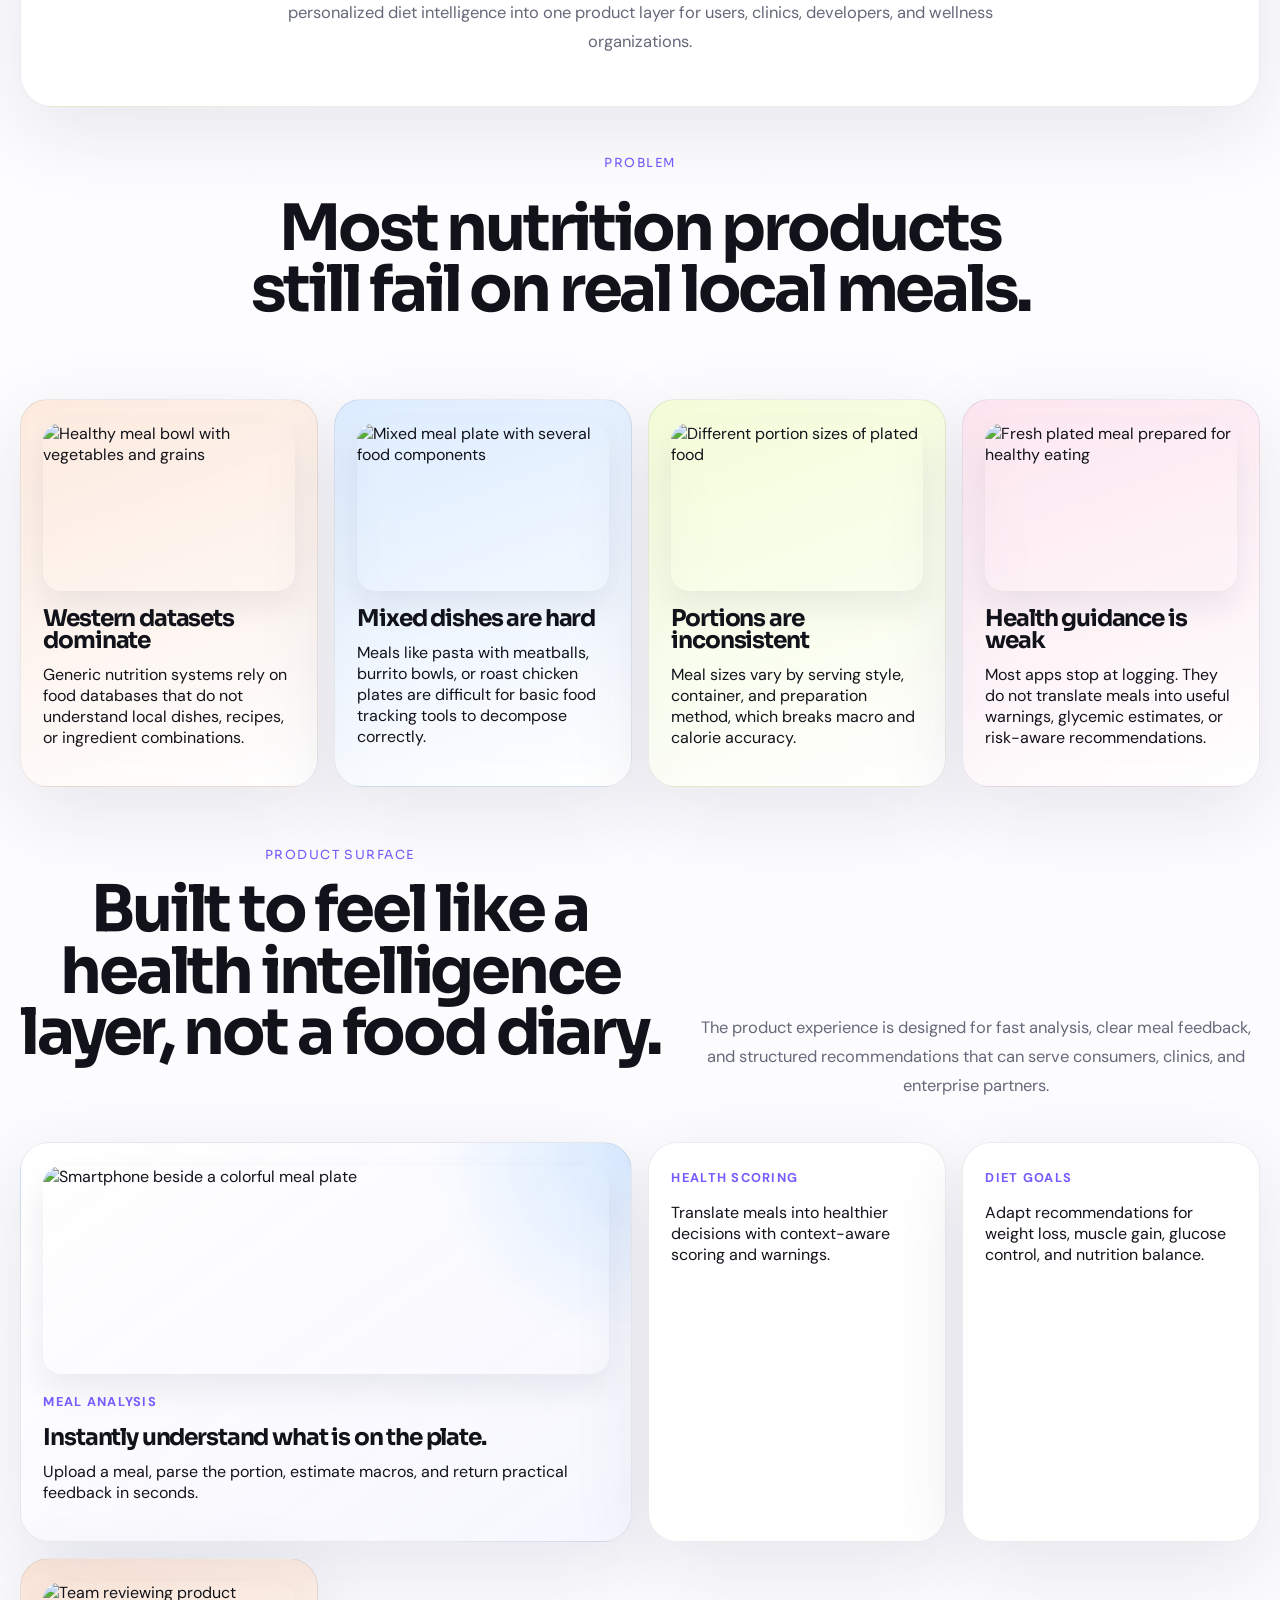
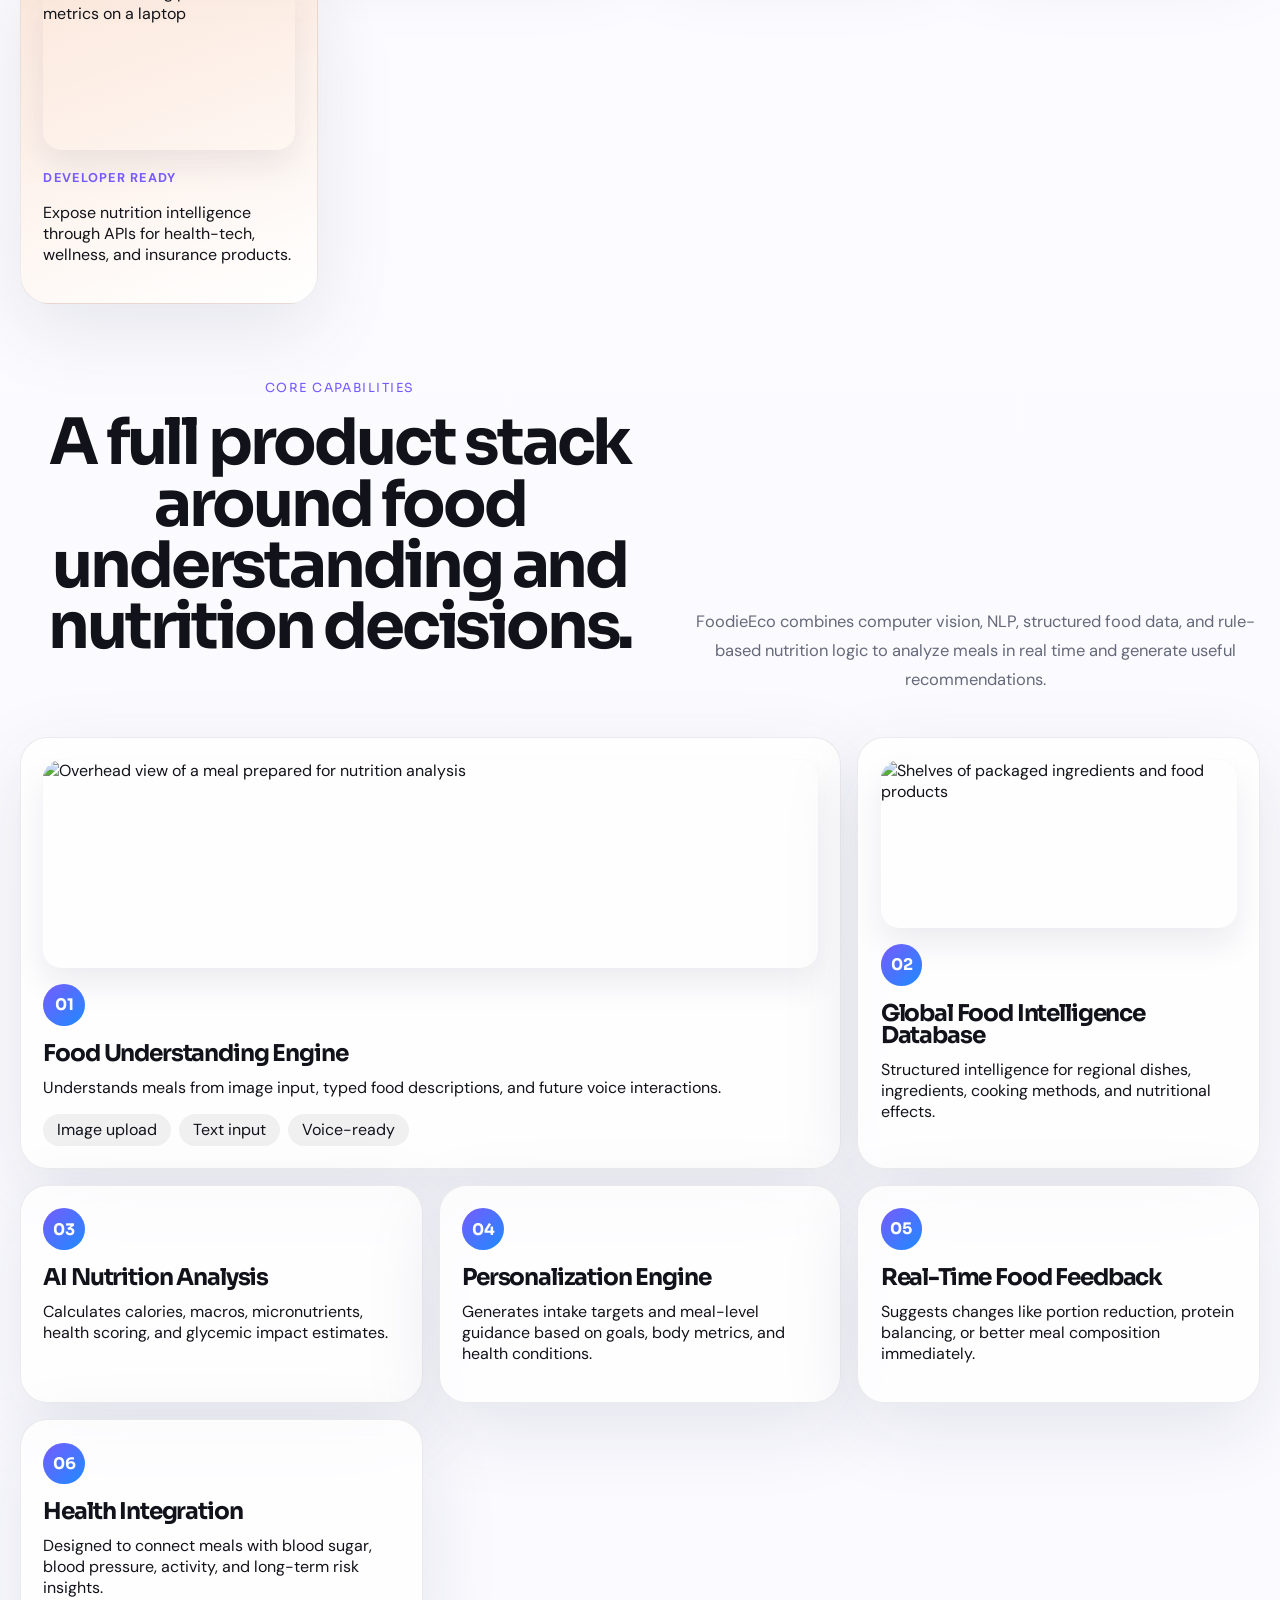
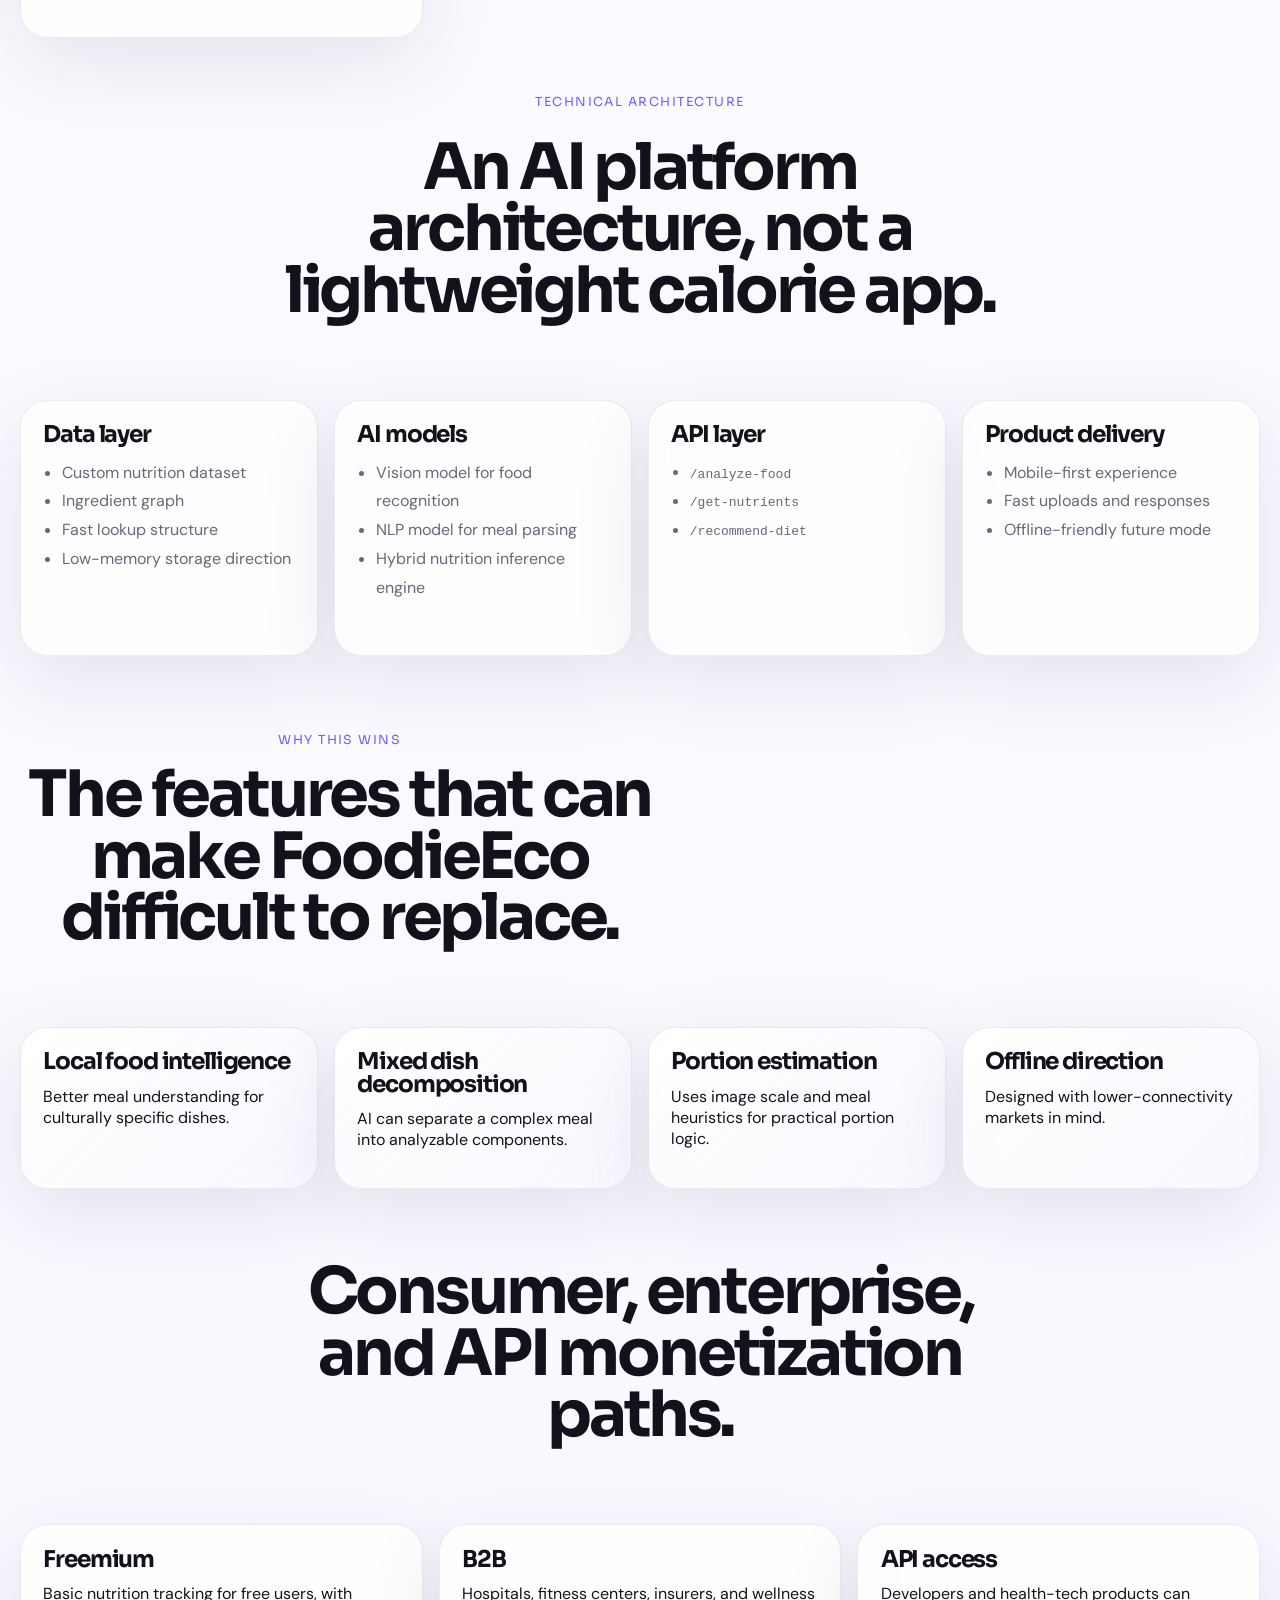
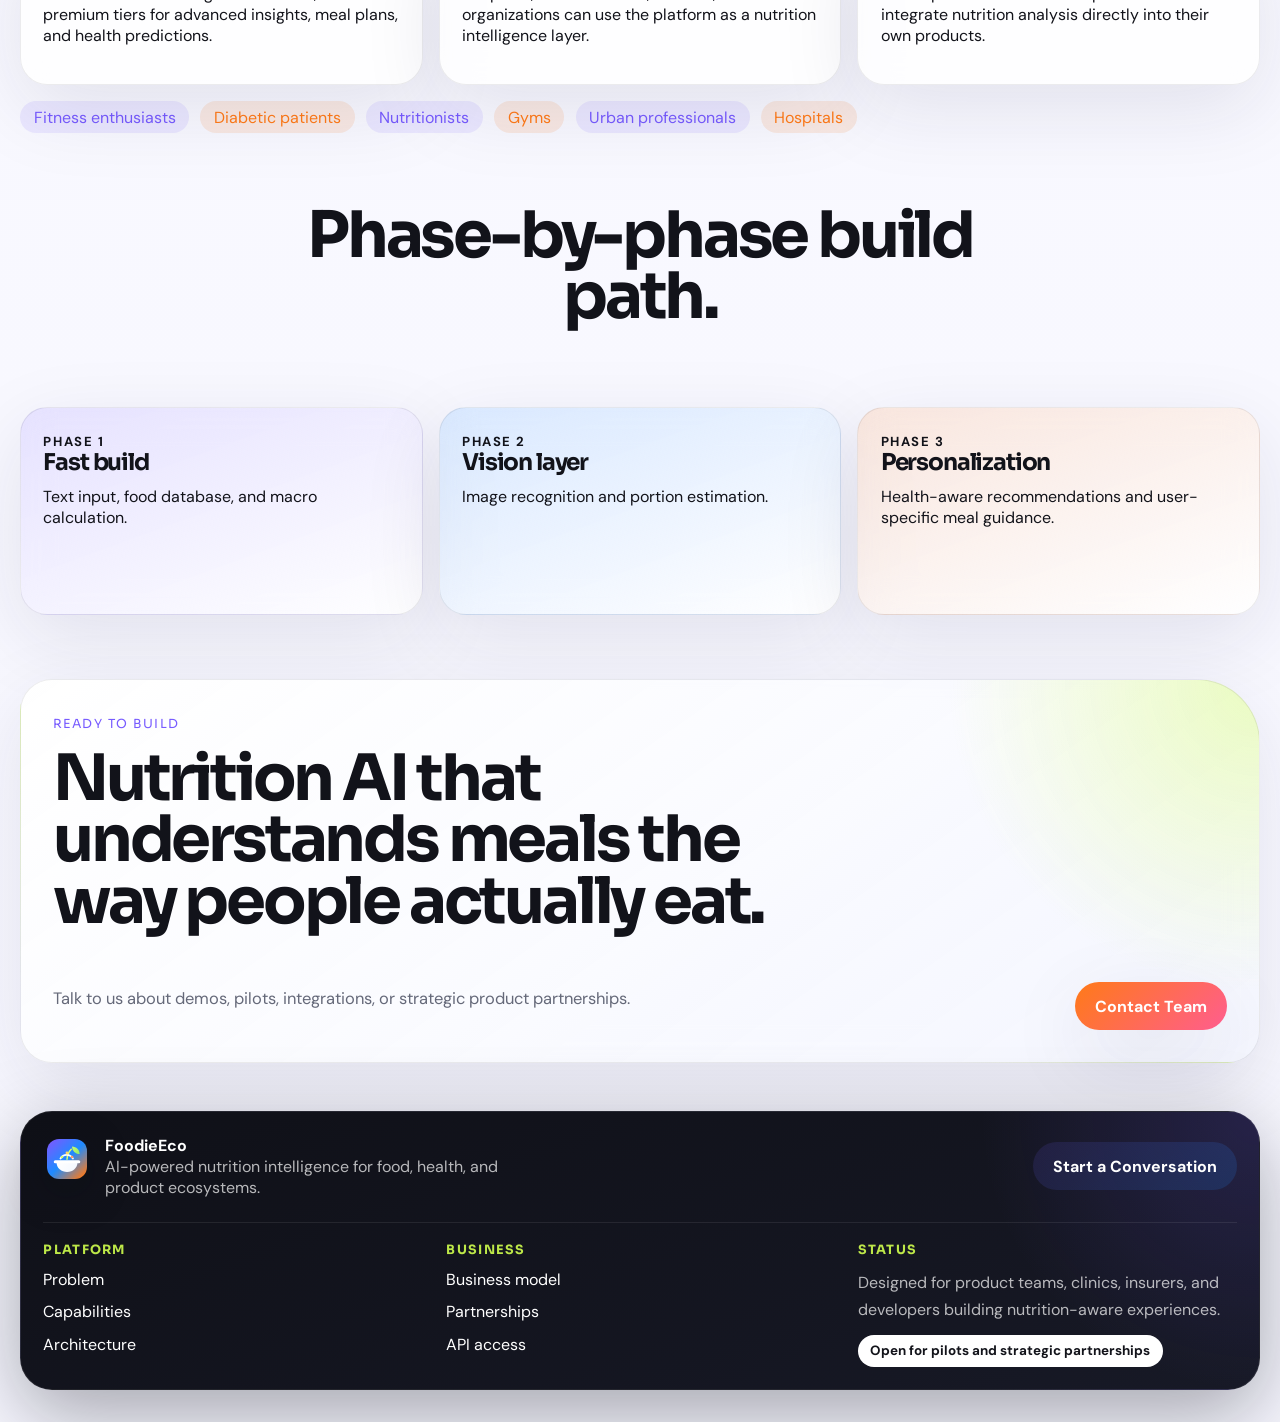
==== commit 44b8bf12: "Update index.html" ====
--- a/index.html
+++ b/index.html
@@ -3,8 +3,8 @@
 <head>
   <meta charset="UTF-8">
   <meta name="viewport" content="width=device-width, initial-scale=1.0">
-  <meta name="description" content="FoodsEcos is an AI-powered nutrition intelligence platform for global foods, mixed dishes, and modern health outcomes.">
-  <title>FoodsEcos | Nutrition Intelligence Platform</title>
+  <meta name="description" content="FoodieEco is an AI-powered nutrition intelligence platform for global foods, mixed dishes, and modern health outcomes.">
+  <title>FoodieEco | Nutrition Intelligence Platform</title>
   <link rel="icon" type="image/svg+xml" href="logo-mark.svg">
   <link rel="preconnect" href="https://fonts.googleapis.com">
   <link rel="preconnect" href="https://fonts.gstatic.com" crossorigin>
@@ -16,10 +16,10 @@
   <div class="orb orb-two" aria-hidden="true"></div>
 
   <header class="site-header">
-    <a class="brand-link" href="/" aria-label="FoodsEcos home">
-      <img class="brand-mark" src="logo-mark.svg" alt="FoodsEcos logo">
+    <a class="brand-link" href="/" aria-label="FoodieEco home">
+      <img class="brand-mark" src="logo-mark.svg" alt="FoodieEco logo">
       <span class="brand-copy">
-        <span class="brand-name">FoodsEcos</span>
+        <span class="brand-name">FoodieEco</span>
         <span class="brand-subtitle">Nutrition Intelligence</span>
       </span>
     </a>
@@ -42,7 +42,7 @@
         <div class="hero-copy">
           <h1>Built for complex foods, mixed dishes, and modern health decisions.</h1>
           <p class="hero-text">
-            FoodsEcos is an AI-powered nutrition intelligence platform that understands real meals through image, text, and structured food data. It is built to analyze global food patterns with the depth needed for healthier products, better guidance, and smarter meal analysis.
+            FoodieEco is an AI-powered nutrition intelligence platform that understands real meals through image, text, and structured food data. It is built to analyze global food patterns with the depth needed for healthier products, better guidance, and smarter meal analysis.
           </p>
           <div class="hero-actions">
             <a class="button button-solid" href="/contact.html">Request Demo</a>
@@ -191,7 +191,7 @@
           <h2>A full product stack around food understanding and nutrition decisions.</h2>
         </div>
         <p>
-          FoodsEcos combines computer vision, NLP, structured food data, and rule-based nutrition logic to analyze meals in real time and generate useful recommendations.
+          FoodieEco combines computer vision, NLP, structured food data, and rule-based nutrition logic to analyze meals in real time and generate useful recommendations.
         </p>
       </div>
 
@@ -282,7 +282,7 @@
       <div class="section-heading split-heading">
         <div>
           <span class="section-tag">Why this wins</span>
-          <h2>The features that can make FoodsEcos difficult to replace.</h2>
+          <h2>The features that can make FoodieEco difficult to replace.</h2>
         </div>
       </div>
       <div class="ribbon-grid">
@@ -370,9 +370,9 @@
   <footer class="site-footer">
     <div class="footer-topline">
       <div class="footer-brand">
-        <img class="brand-mark footer-mark" src="logo-mark.svg" alt="FoodsEcos logo">
+        <img class="brand-mark footer-mark" src="logo-mark.svg" alt="FoodieEco logo">
         <div>
-          <strong>FoodsEcos</strong>
+          <strong>FoodieEco</strong>
           <p>AI-powered nutrition intelligence for food, health, and product ecosystems.</p>
         </div>
       </div>
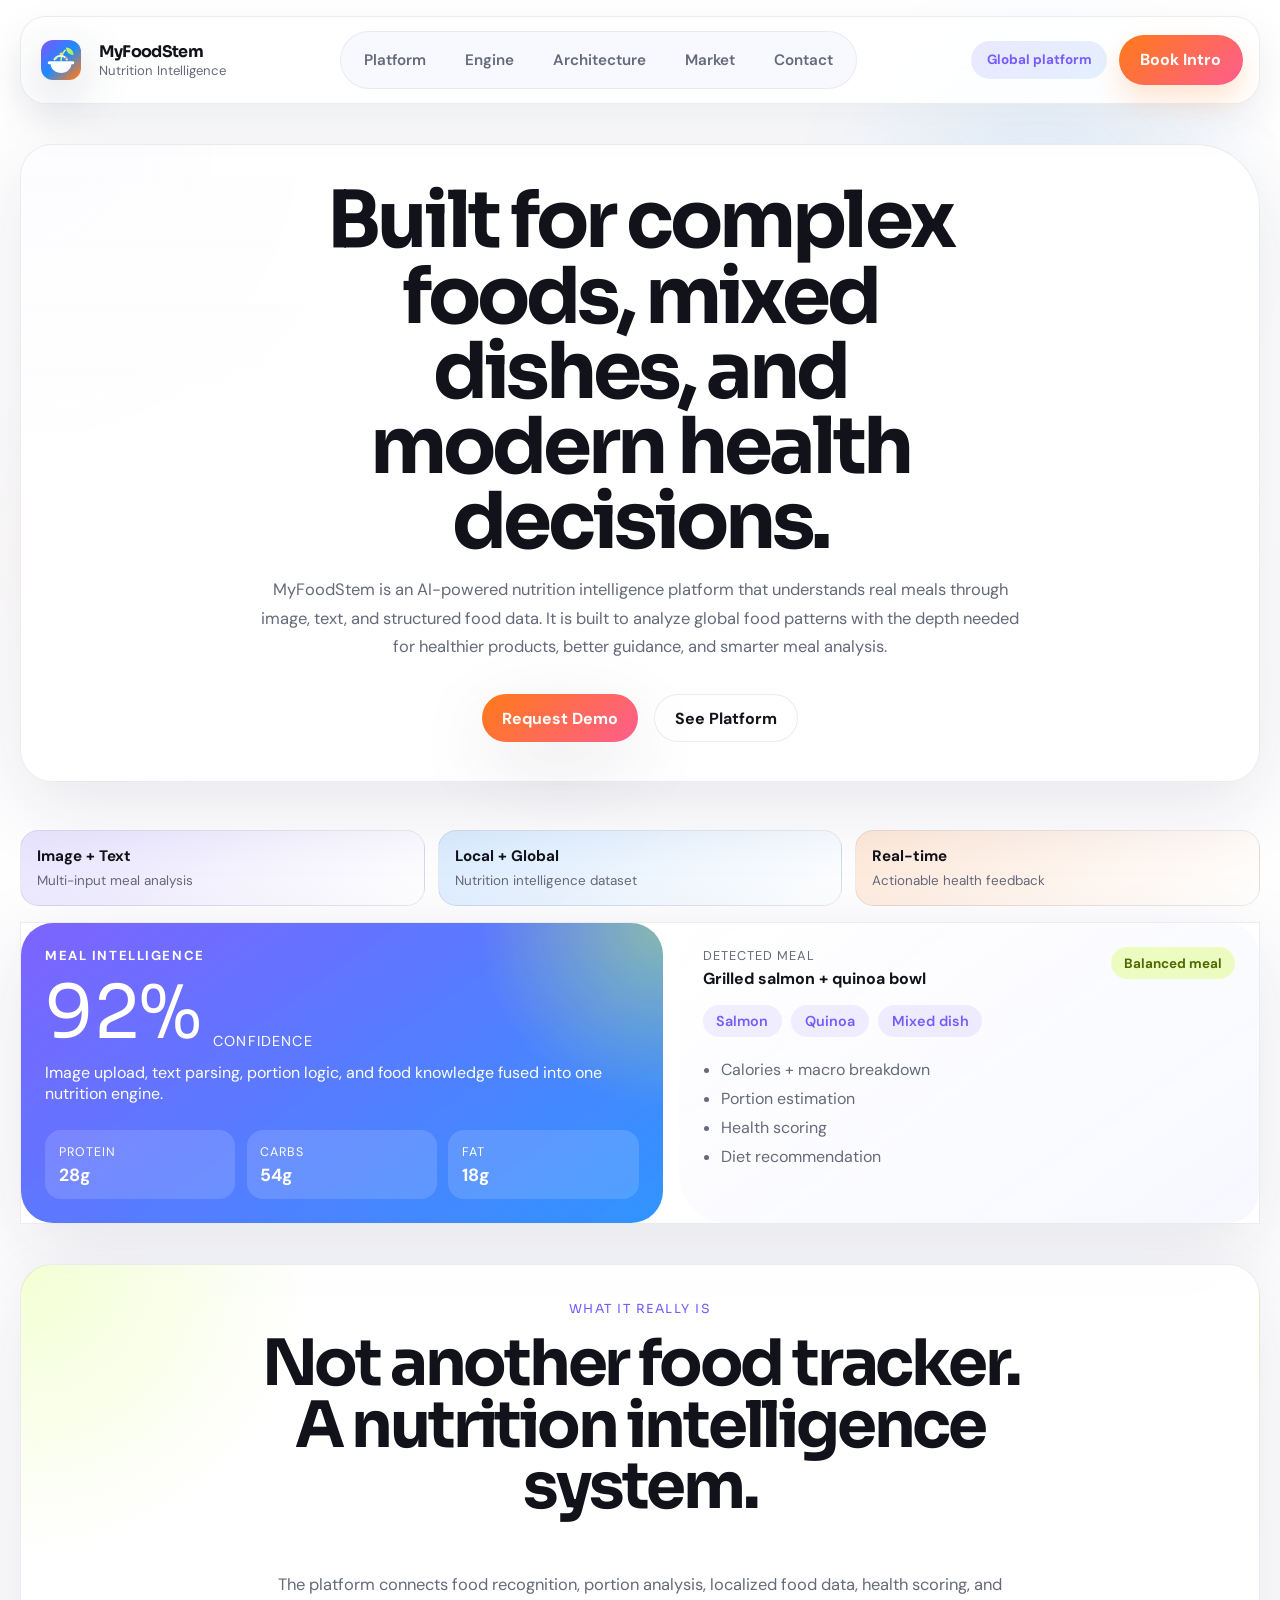
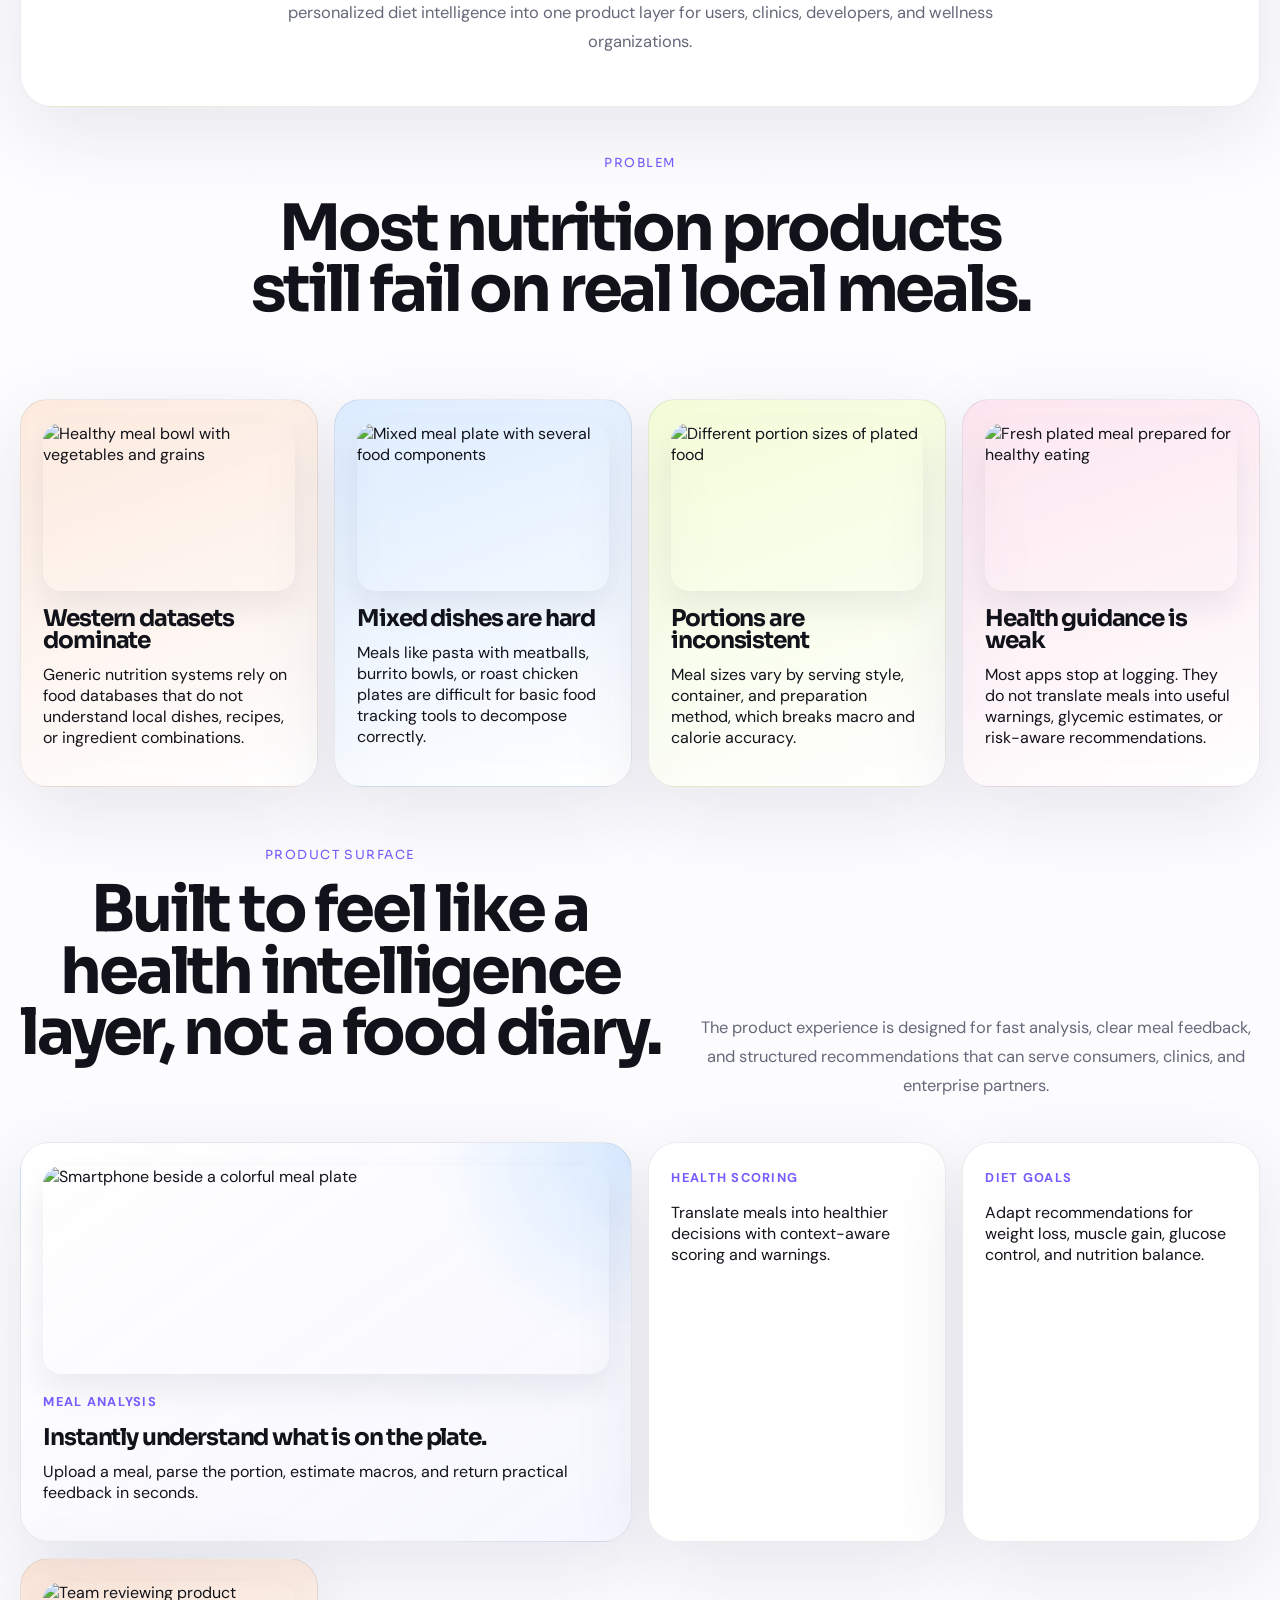
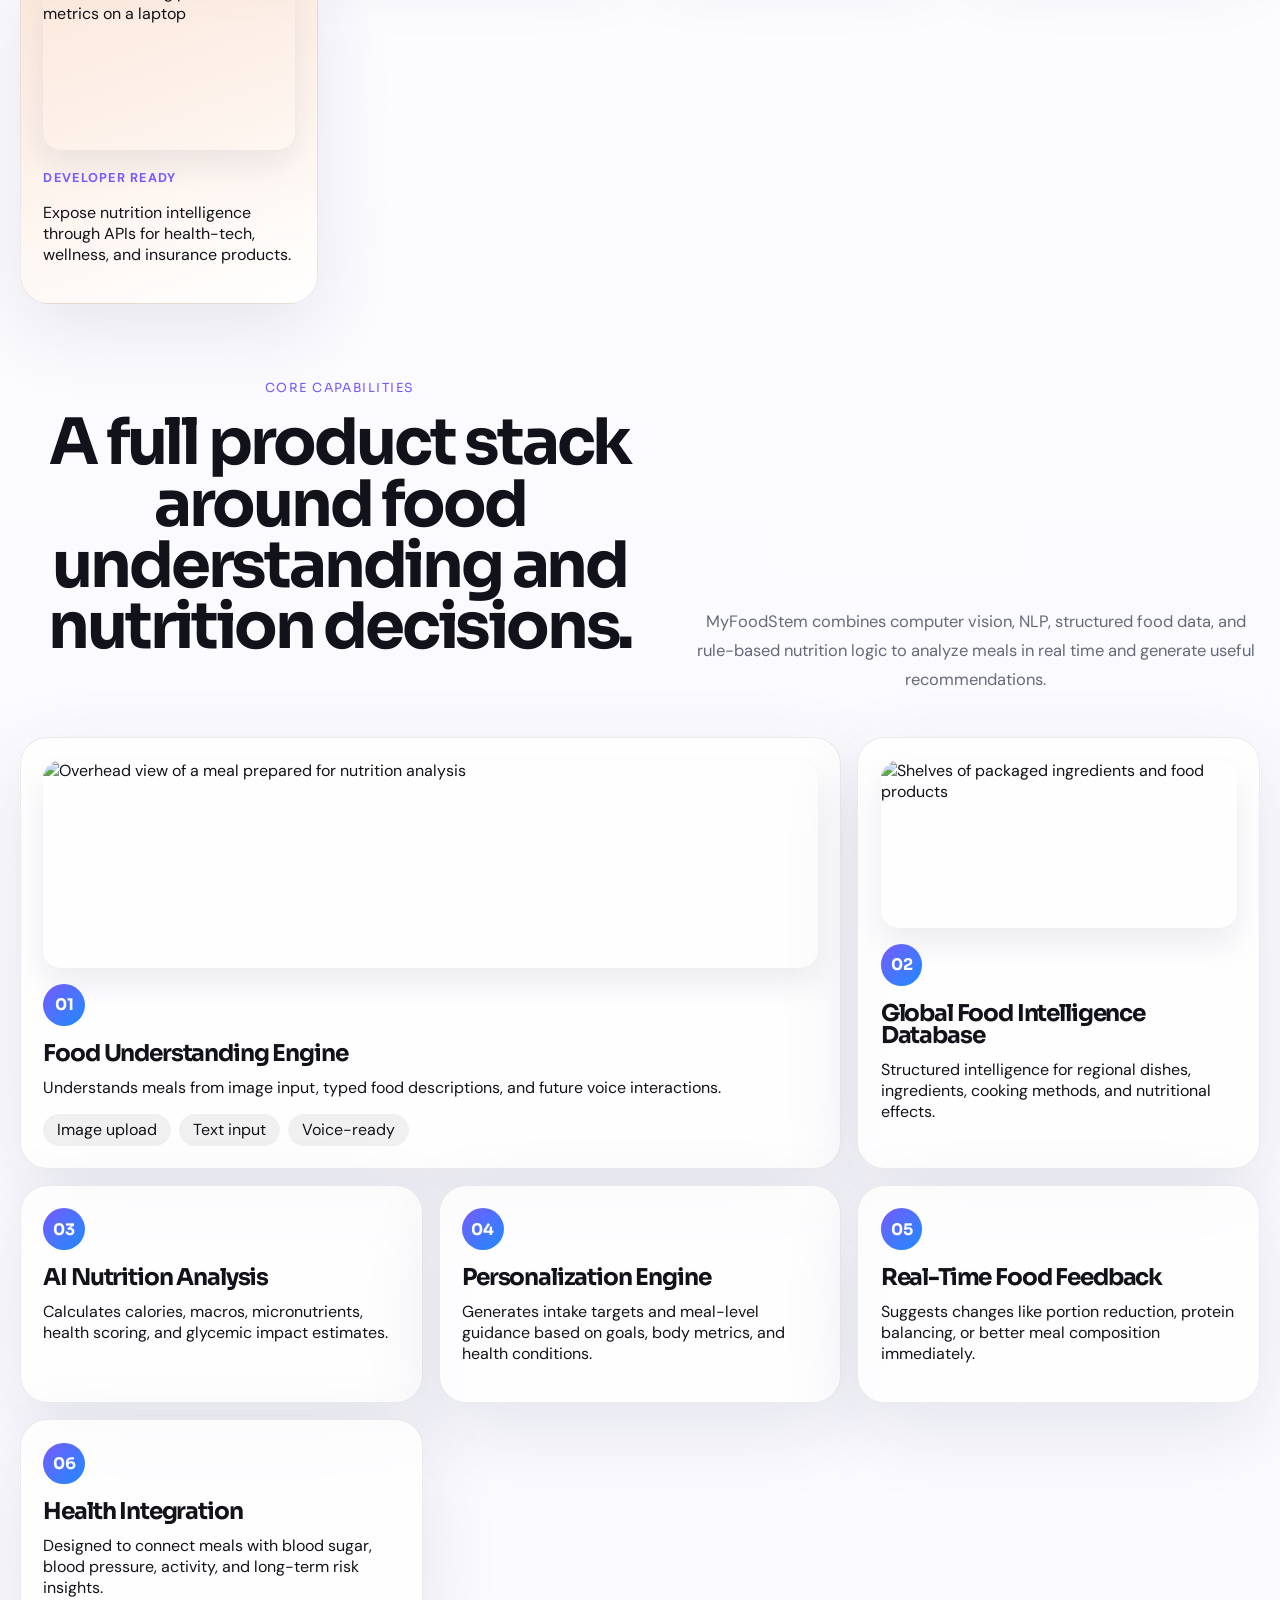
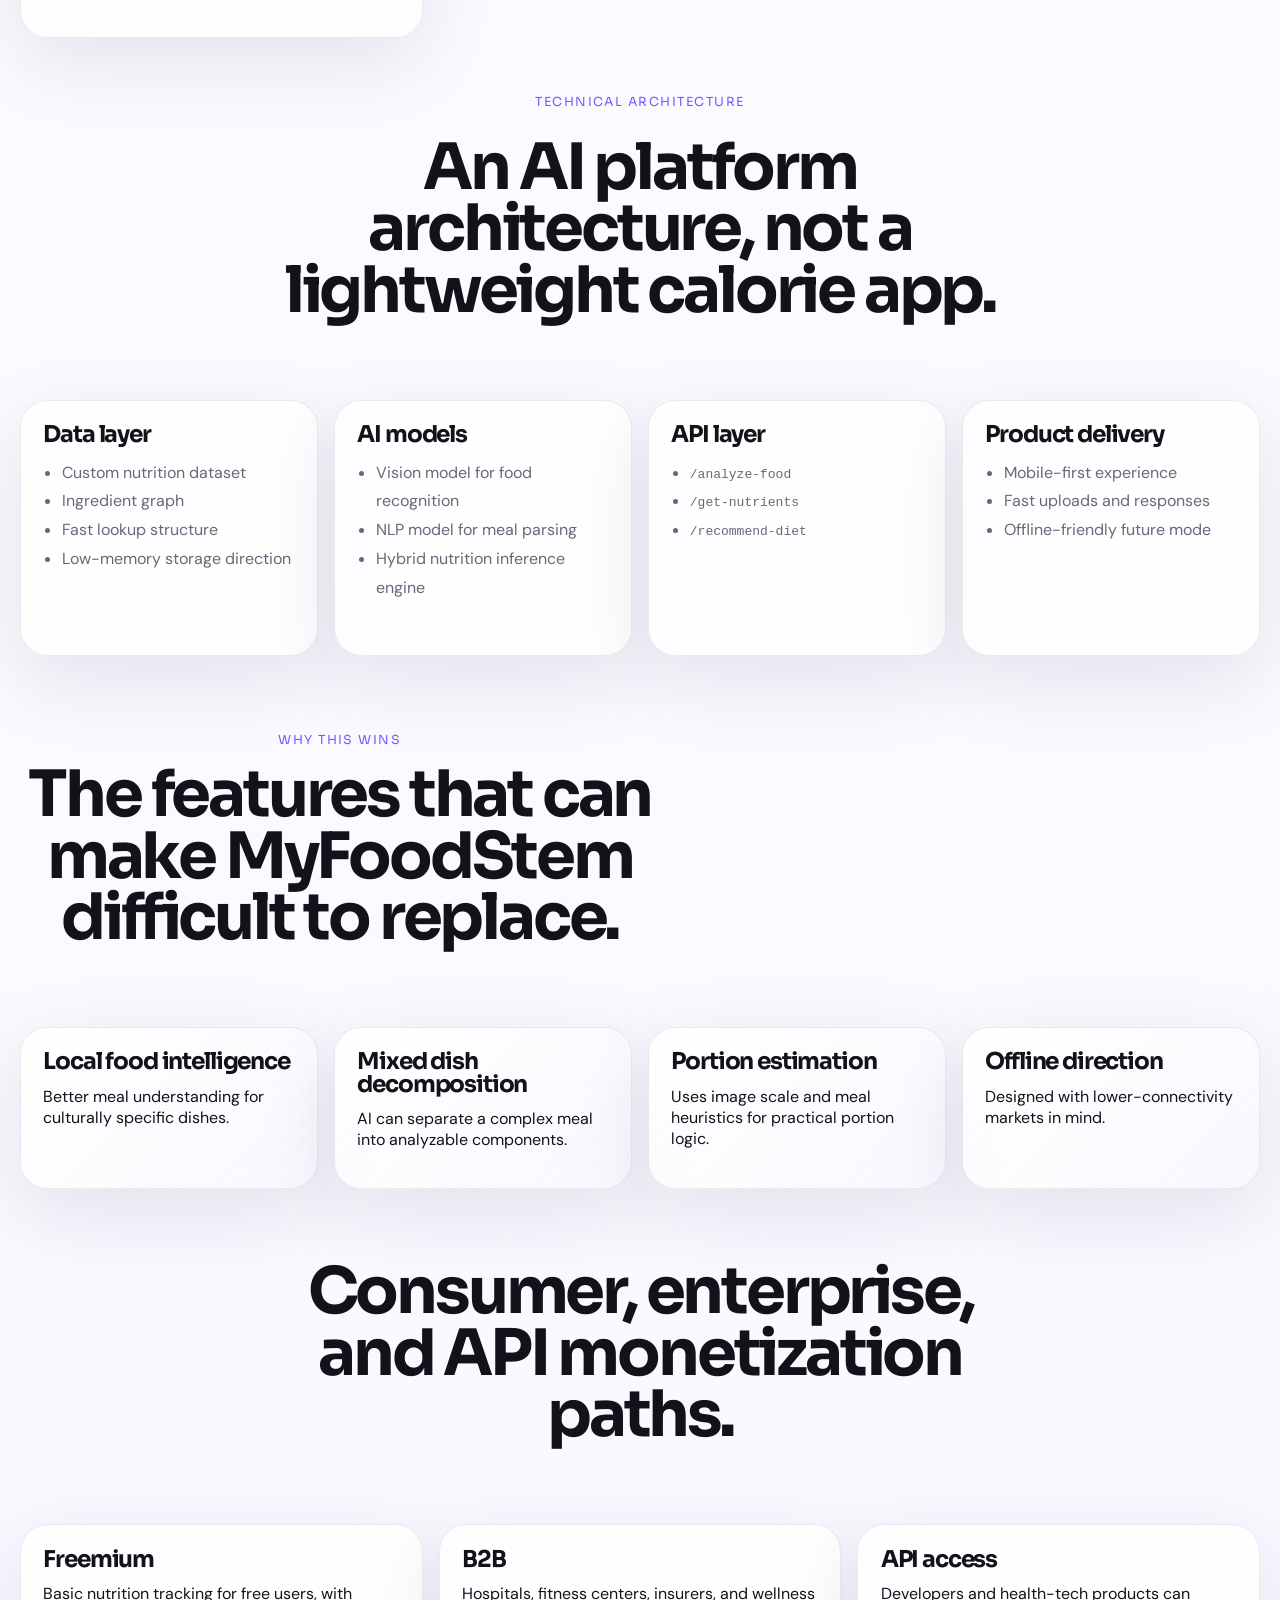
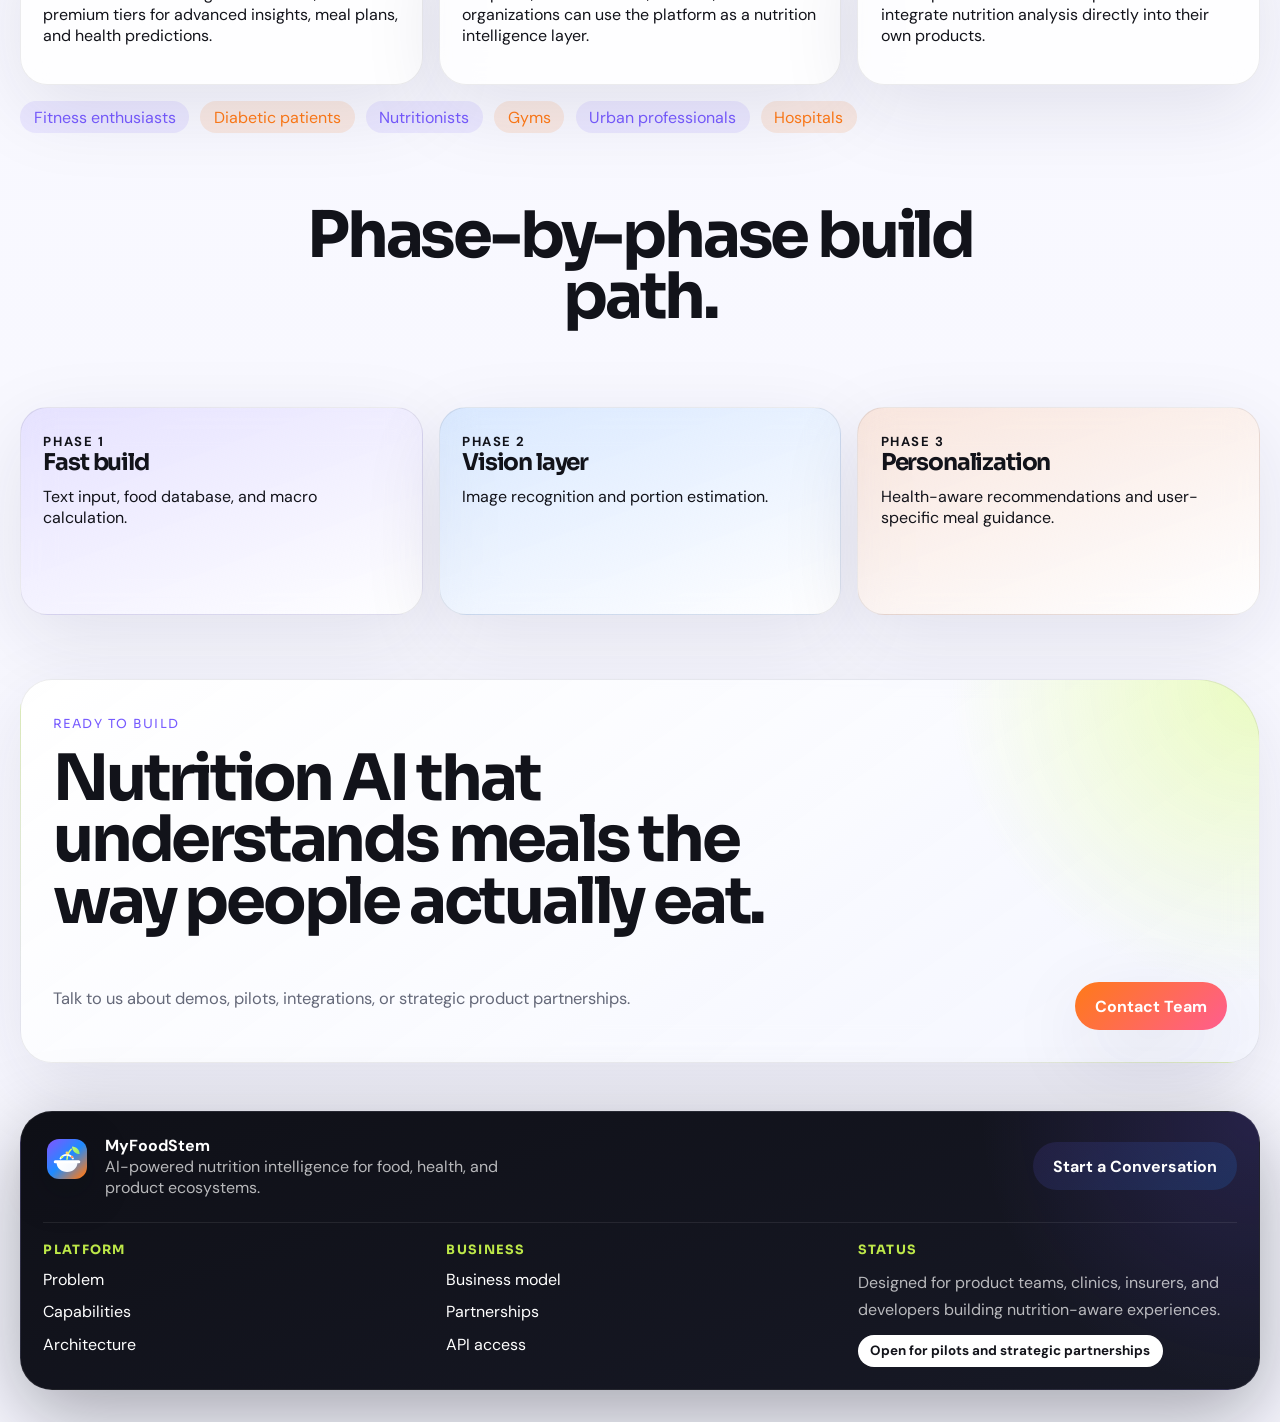
==== commit 11c9f24d: "Update index.html" ====
--- a/index.html
+++ b/index.html
@@ -3,8 +3,8 @@
 <head>
   <meta charset="UTF-8">
   <meta name="viewport" content="width=device-width, initial-scale=1.0">
-  <meta name="description" content="FoodieEco is an AI-powered nutrition intelligence platform for global foods, mixed dishes, and modern health outcomes.">
-  <title>FoodieEco | Nutrition Intelligence Platform</title>
+  <meta name="description" content="MyFoodStem is an AI-powered nutrition intelligence platform for global foods, mixed dishes, and modern health outcomes.">
+  <title>MyFoodStem | Nutrition Intelligence Platform</title>
   <link rel="icon" type="image/svg+xml" href="logo-mark.svg">
   <link rel="preconnect" href="https://fonts.googleapis.com">
   <link rel="preconnect" href="https://fonts.gstatic.com" crossorigin>
@@ -16,10 +16,10 @@
   <div class="orb orb-two" aria-hidden="true"></div>
 
   <header class="site-header">
-    <a class="brand-link" href="/" aria-label="FoodieEco home">
-      <img class="brand-mark" src="logo-mark.svg" alt="FoodieEco logo">
+    <a class="brand-link" href="/" aria-label="MyFoodStem home">
+      <img class="brand-mark" src="logo-mark.svg" alt="MyFoodStem logo">
       <span class="brand-copy">
-        <span class="brand-name">FoodieEco</span>
+        <span class="brand-name">MyFoodStem</span>
         <span class="brand-subtitle">Nutrition Intelligence</span>
       </span>
     </a>
@@ -42,7 +42,7 @@
         <div class="hero-copy">
           <h1>Built for complex foods, mixed dishes, and modern health decisions.</h1>
           <p class="hero-text">
-            FoodieEco is an AI-powered nutrition intelligence platform that understands real meals through image, text, and structured food data. It is built to analyze global food patterns with the depth needed for healthier products, better guidance, and smarter meal analysis.
+            MyFoodStem is an AI-powered nutrition intelligence platform that understands real meals through image, text, and structured food data. It is built to analyze global food patterns with the depth needed for healthier products, better guidance, and smarter meal analysis.
           </p>
           <div class="hero-actions">
             <a class="button button-solid" href="/contact.html">Request Demo</a>
@@ -191,7 +191,7 @@
           <h2>A full product stack around food understanding and nutrition decisions.</h2>
         </div>
         <p>
-          FoodieEco combines computer vision, NLP, structured food data, and rule-based nutrition logic to analyze meals in real time and generate useful recommendations.
+          MyFoodStem combines computer vision, NLP, structured food data, and rule-based nutrition logic to analyze meals in real time and generate useful recommendations.
         </p>
       </div>
 
@@ -282,7 +282,7 @@
       <div class="section-heading split-heading">
         <div>
           <span class="section-tag">Why this wins</span>
-          <h2>The features that can make FoodieEco difficult to replace.</h2>
+          <h2>The features that can make MyFoodStem difficult to replace.</h2>
         </div>
       </div>
       <div class="ribbon-grid">
@@ -370,9 +370,9 @@
   <footer class="site-footer">
     <div class="footer-topline">
       <div class="footer-brand">
-        <img class="brand-mark footer-mark" src="logo-mark.svg" alt="FoodieEco logo">
+        <img class="brand-mark footer-mark" src="logo-mark.svg" alt="MyFoodStem logo">
         <div>
-          <strong>FoodieEco</strong>
+          <strong>MyFoodStem</strong>
           <p>AI-powered nutrition intelligence for food, health, and product ecosystems.</p>
         </div>
       </div>
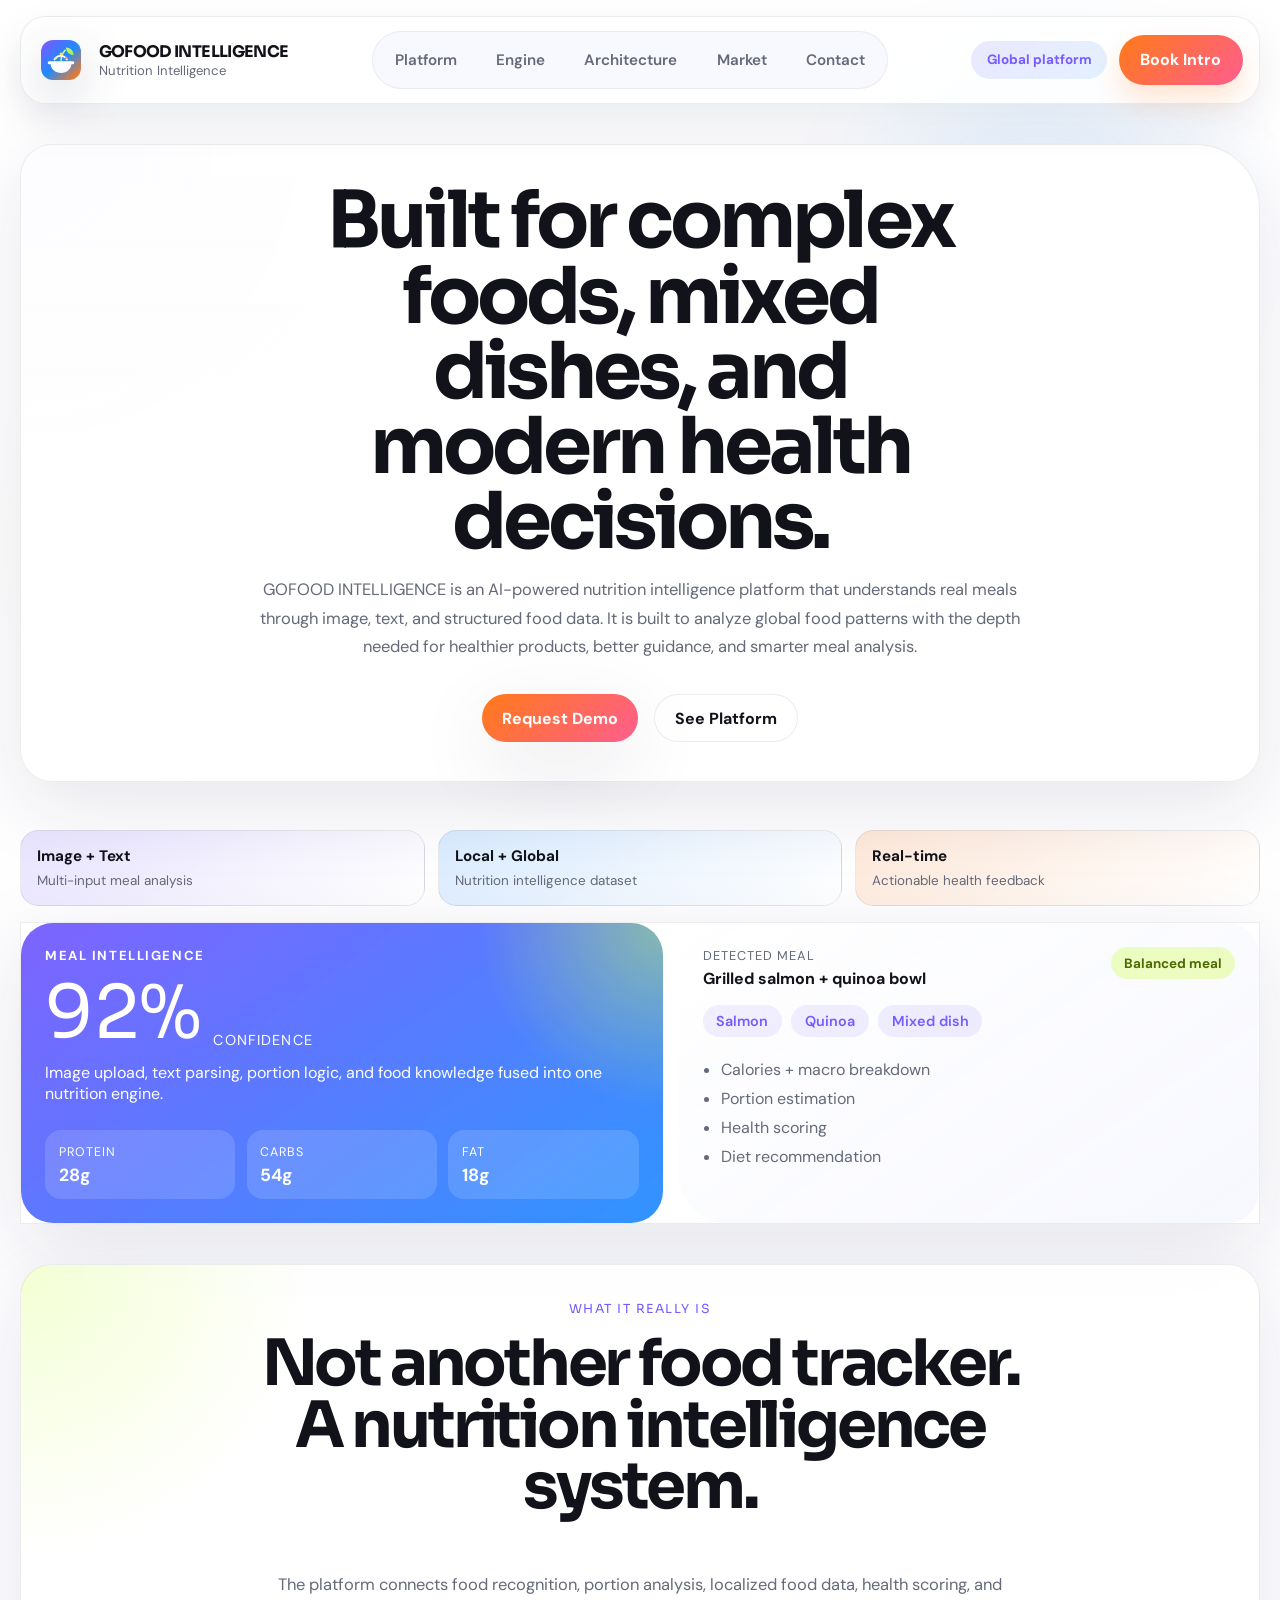
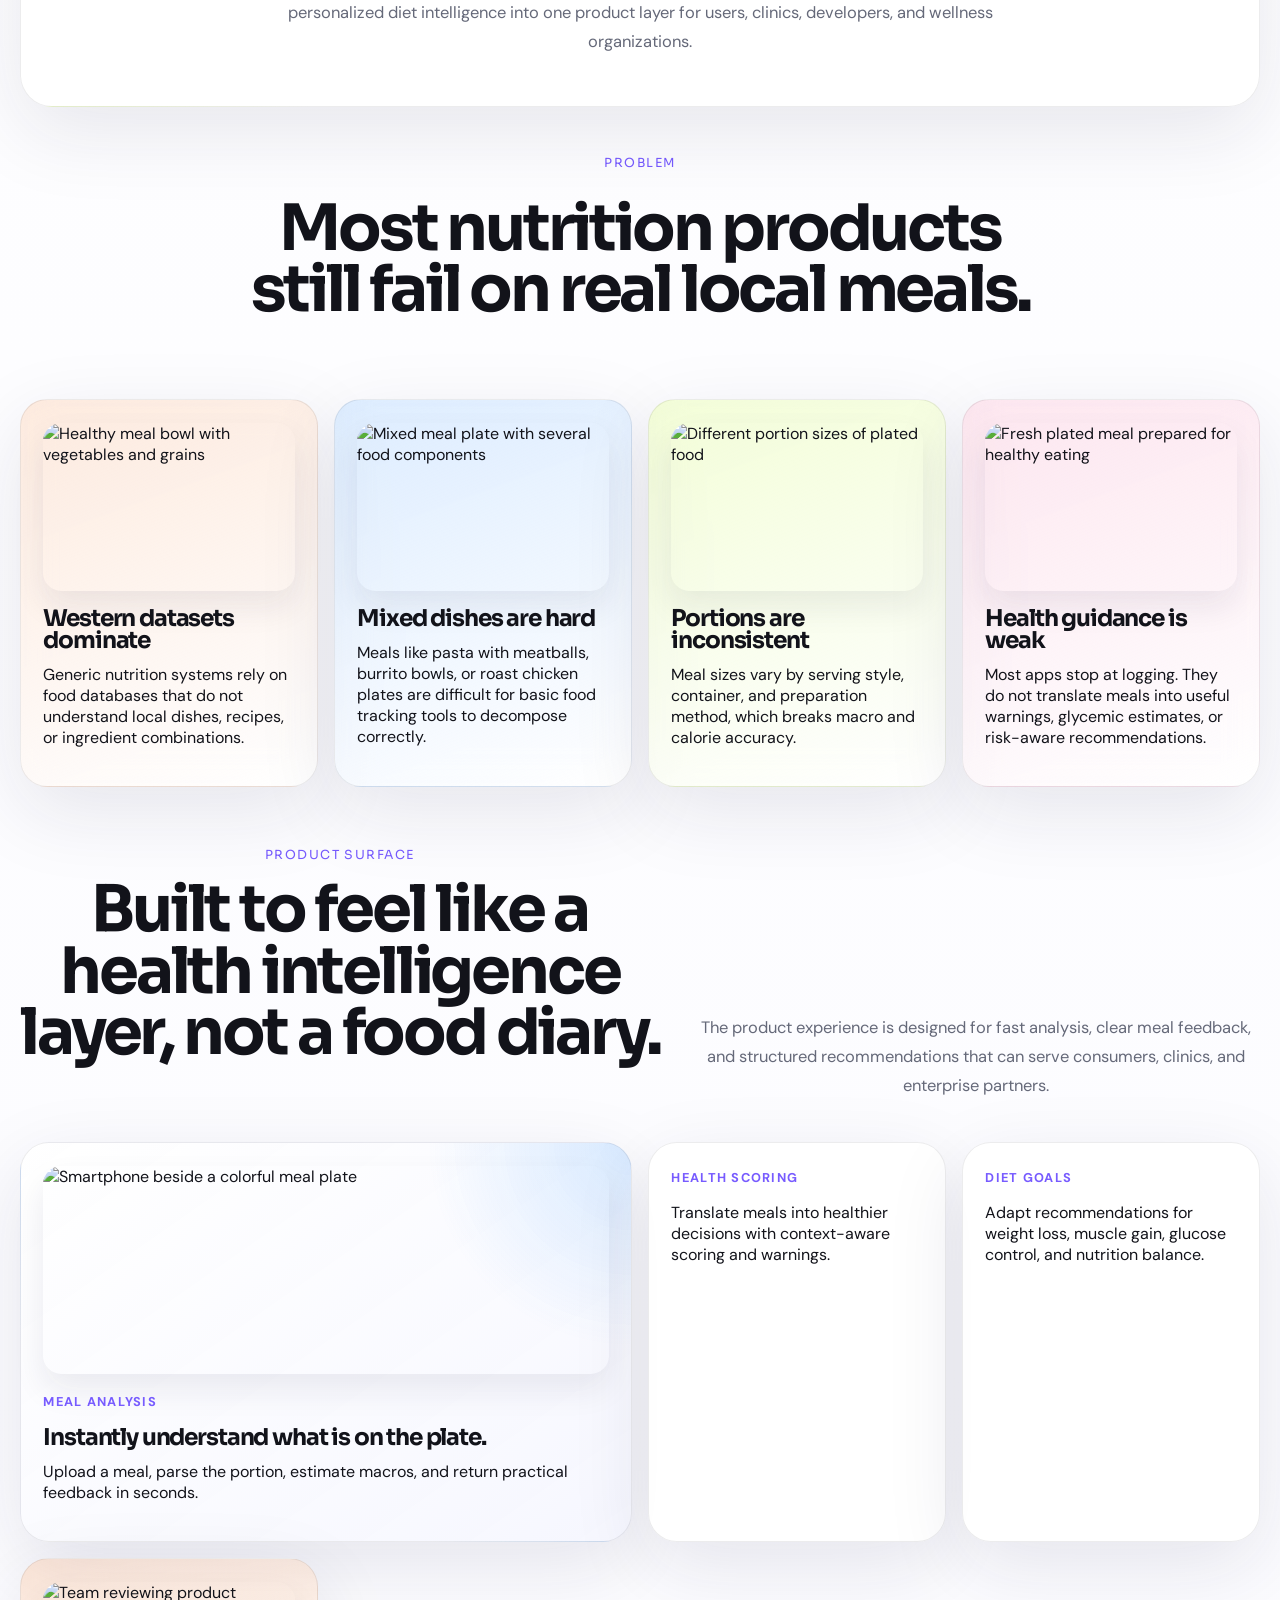
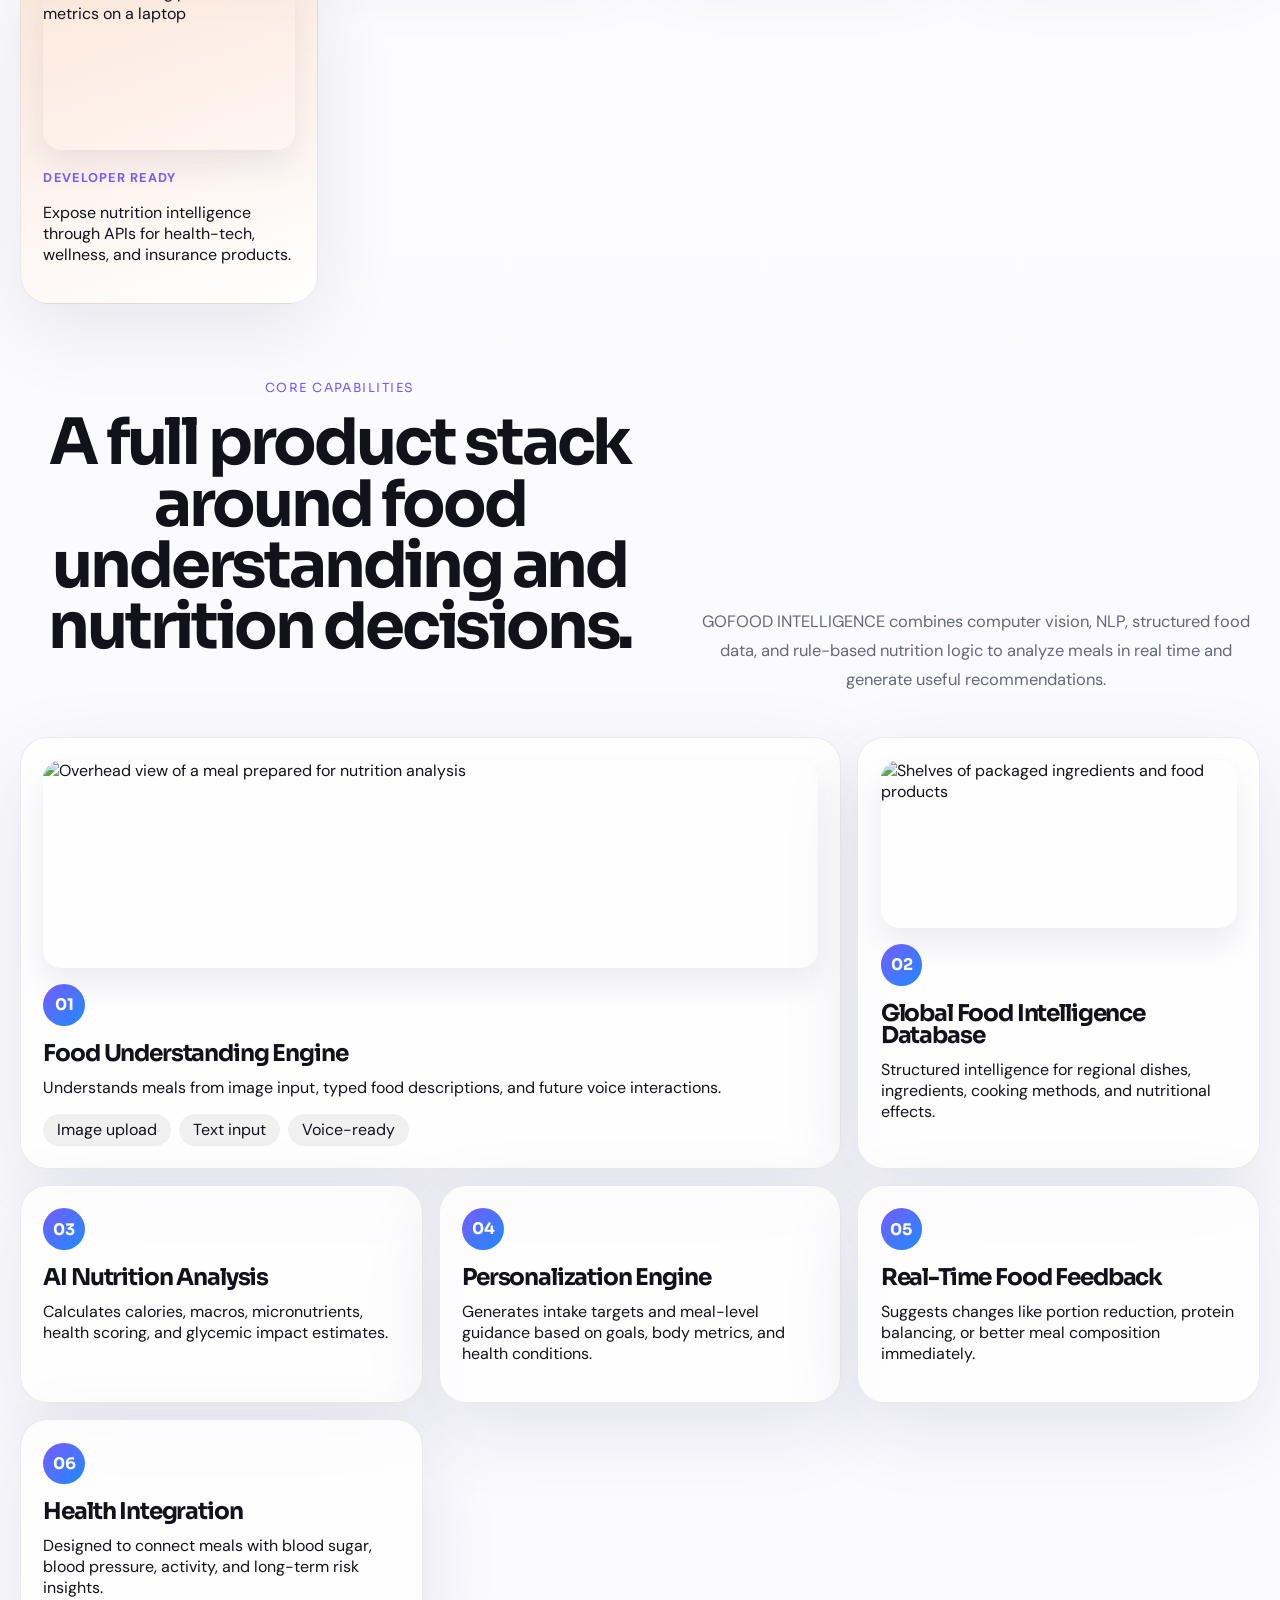
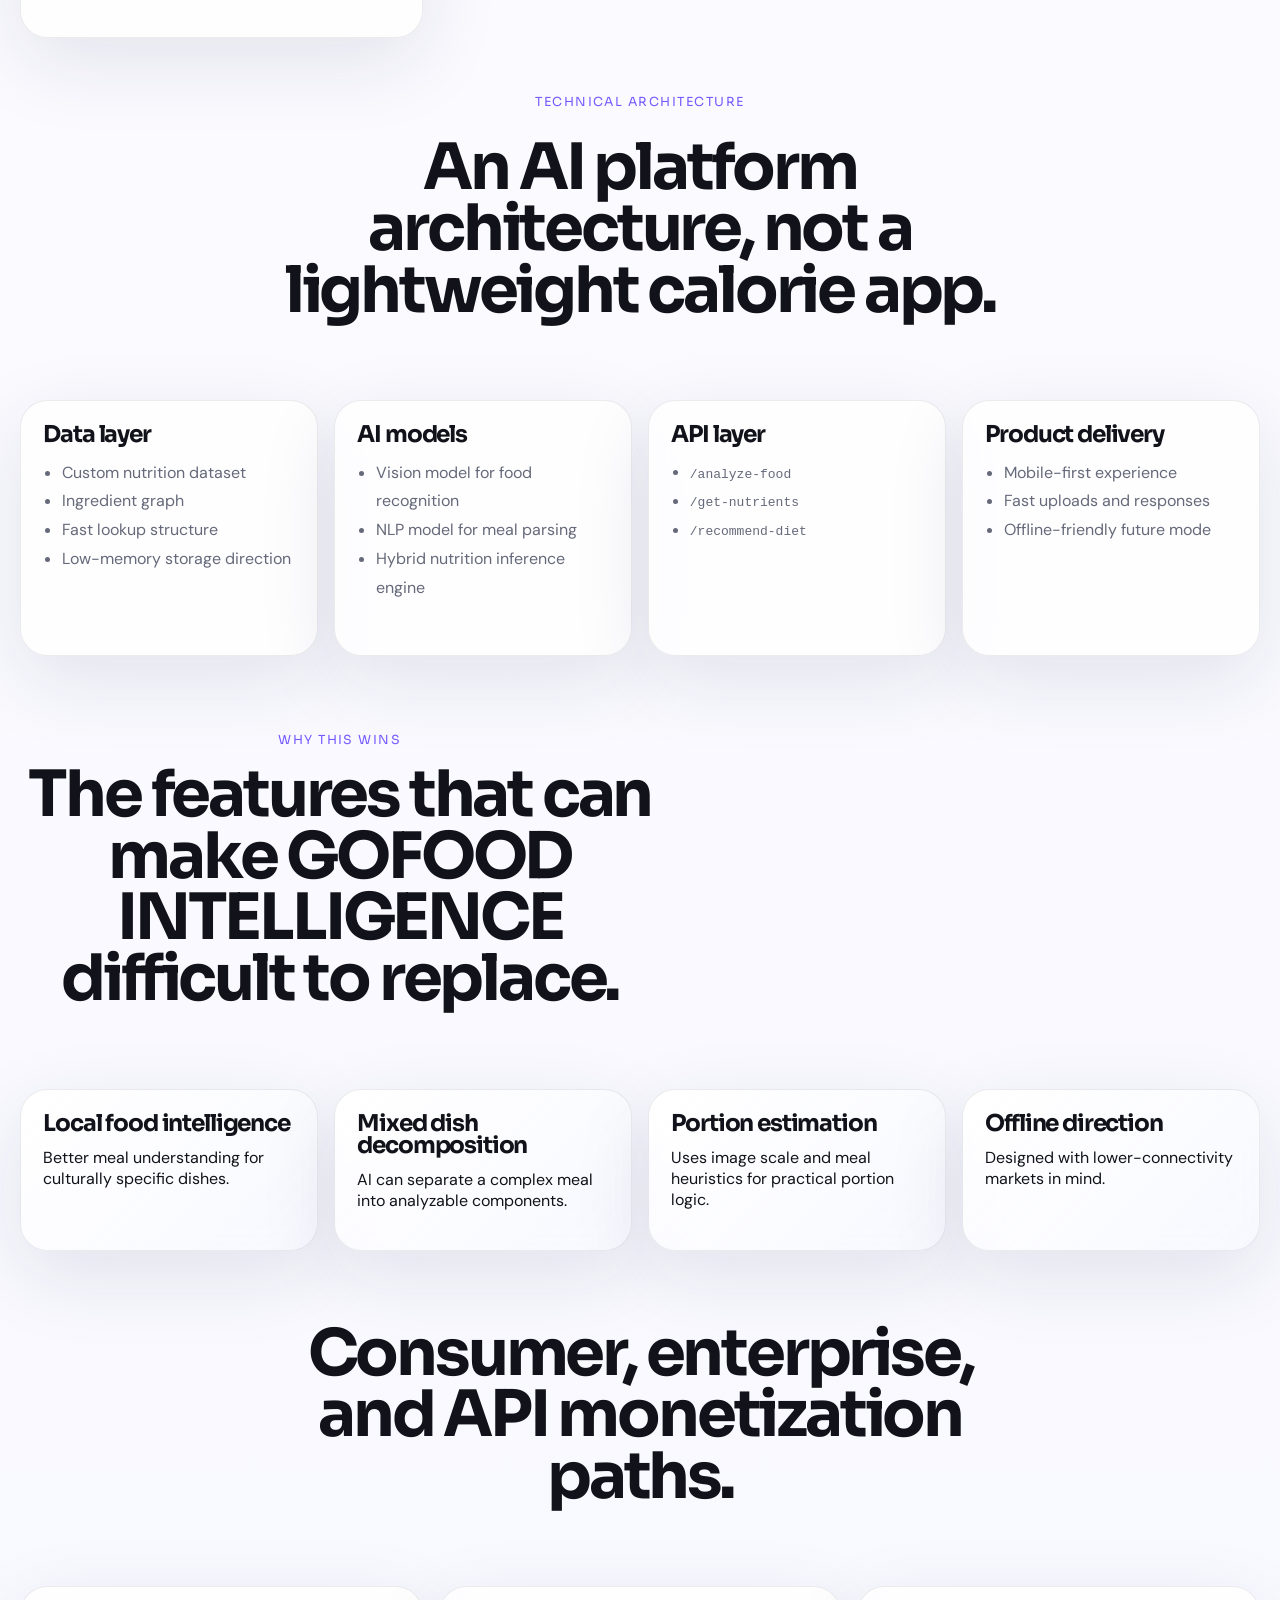
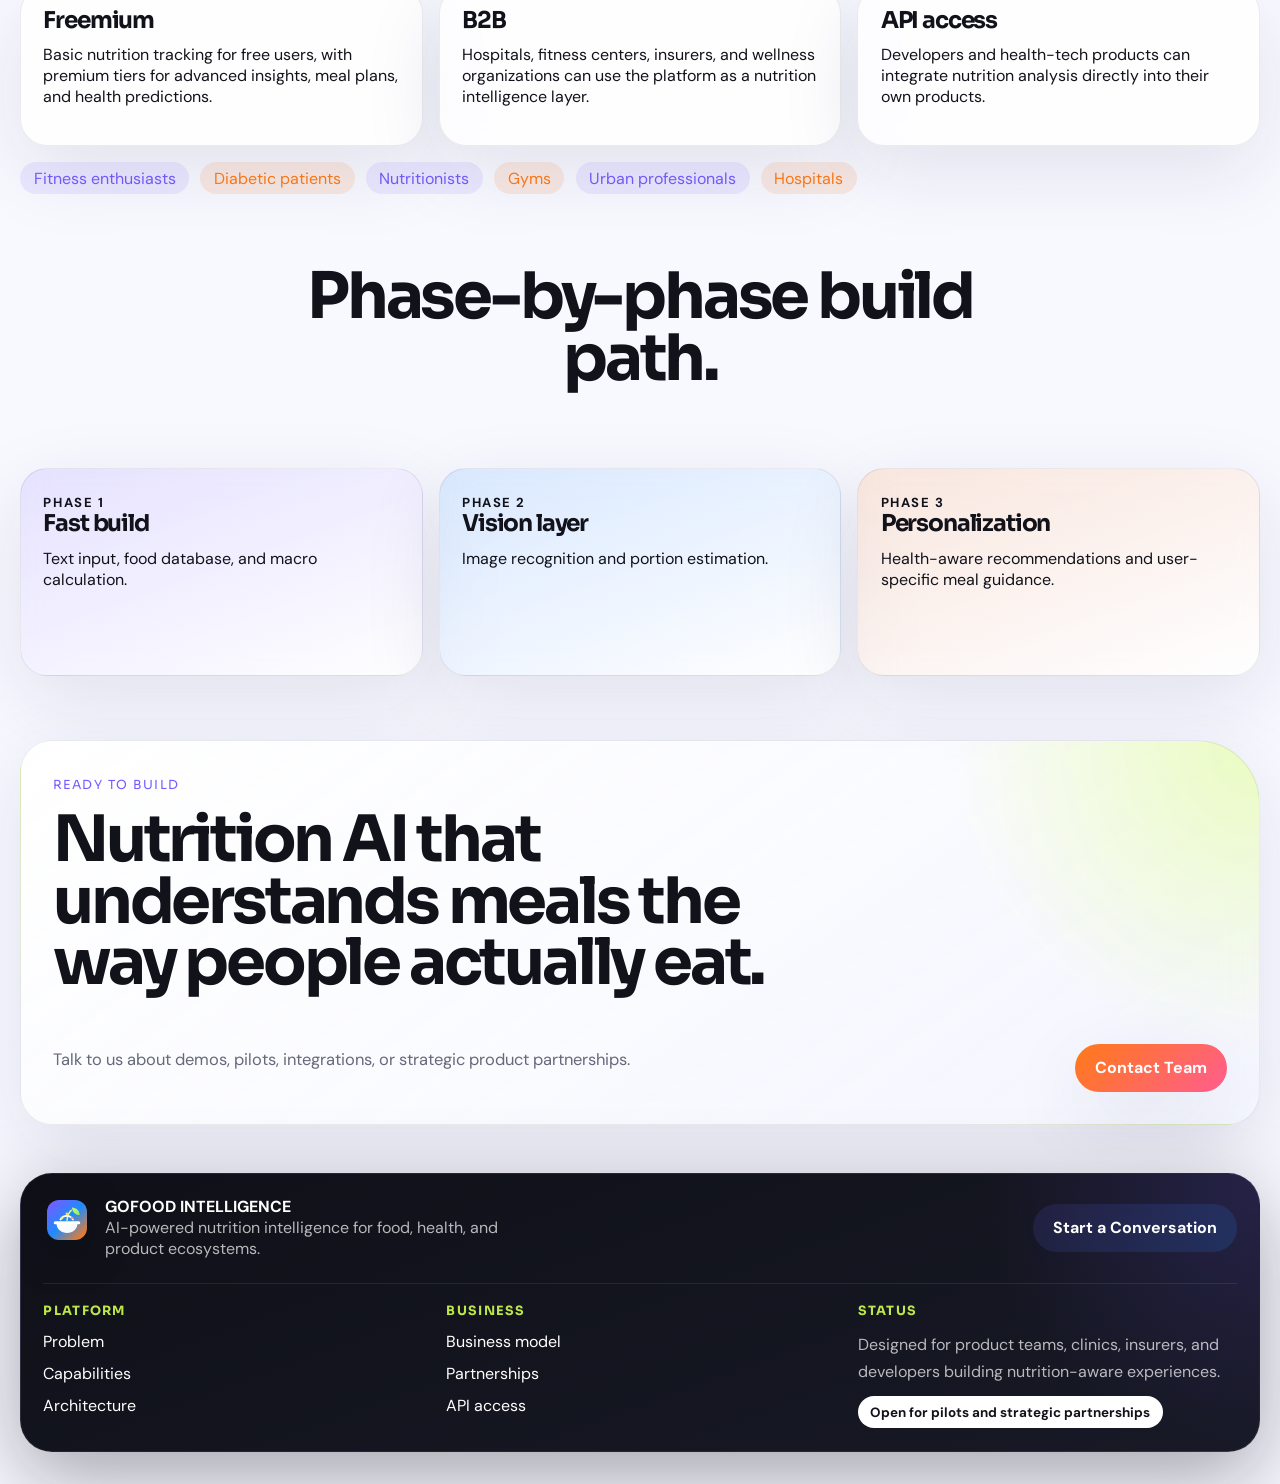
==== commit 2b4c0dde: "Update index.html" ====
--- a/index.html
+++ b/index.html
@@ -3,8 +3,8 @@
 <head>
   <meta charset="UTF-8">
   <meta name="viewport" content="width=device-width, initial-scale=1.0">
-  <meta name="description" content="MyFoodStem is an AI-powered nutrition intelligence platform for global foods, mixed dishes, and modern health outcomes.">
-  <title>MyFoodStem | Nutrition Intelligence Platform</title>
+  <meta name="description" content="GOFOOD INTELLIGENCE is an AI-powered nutrition intelligence platform for global foods, mixed dishes, and modern health outcomes.">
+  <title>GOFOOD INTELLIGENCE | Nutrition Intelligence Platform</title>
   <link rel="icon" type="image/svg+xml" href="logo-mark.svg">
   <link rel="preconnect" href="https://fonts.googleapis.com">
   <link rel="preconnect" href="https://fonts.gstatic.com" crossorigin>
@@ -16,10 +16,10 @@
   <div class="orb orb-two" aria-hidden="true"></div>
 
   <header class="site-header">
-    <a class="brand-link" href="/" aria-label="MyFoodStem home">
-      <img class="brand-mark" src="logo-mark.svg" alt="MyFoodStem logo">
+    <a class="brand-link" href="/" aria-label="GOFOOD INTELLIGENCE home">
+      <img class="brand-mark" src="logo-mark.svg" alt="GOFOOD INTELLIGENCE logo">
       <span class="brand-copy">
-        <span class="brand-name">MyFoodStem</span>
+        <span class="brand-name">GOFOOD INTELLIGENCE</span>
         <span class="brand-subtitle">Nutrition Intelligence</span>
       </span>
     </a>
@@ -42,7 +42,7 @@
         <div class="hero-copy">
           <h1>Built for complex foods, mixed dishes, and modern health decisions.</h1>
           <p class="hero-text">
-            MyFoodStem is an AI-powered nutrition intelligence platform that understands real meals through image, text, and structured food data. It is built to analyze global food patterns with the depth needed for healthier products, better guidance, and smarter meal analysis.
+            GOFOOD INTELLIGENCE is an AI-powered nutrition intelligence platform that understands real meals through image, text, and structured food data. It is built to analyze global food patterns with the depth needed for healthier products, better guidance, and smarter meal analysis.
           </p>
           <div class="hero-actions">
             <a class="button button-solid" href="/contact.html">Request Demo</a>
@@ -191,7 +191,7 @@
           <h2>A full product stack around food understanding and nutrition decisions.</h2>
         </div>
         <p>
-          MyFoodStem combines computer vision, NLP, structured food data, and rule-based nutrition logic to analyze meals in real time and generate useful recommendations.
+          GOFOOD INTELLIGENCE combines computer vision, NLP, structured food data, and rule-based nutrition logic to analyze meals in real time and generate useful recommendations.
         </p>
       </div>
 
@@ -282,7 +282,7 @@
       <div class="section-heading split-heading">
         <div>
           <span class="section-tag">Why this wins</span>
-          <h2>The features that can make MyFoodStem difficult to replace.</h2>
+          <h2>The features that can make GOFOOD INTELLIGENCE difficult to replace.</h2>
         </div>
       </div>
       <div class="ribbon-grid">
@@ -370,9 +370,9 @@
   <footer class="site-footer">
     <div class="footer-topline">
       <div class="footer-brand">
-        <img class="brand-mark footer-mark" src="logo-mark.svg" alt="MyFoodStem logo">
+        <img class="brand-mark footer-mark" src="logo-mark.svg" alt="GOFOOD INTELLIGENCE logo">
         <div>
-          <strong>MyFoodStem</strong>
+          <strong>GOFOOD INTELLIGENCE</strong>
           <p>AI-powered nutrition intelligence for food, health, and product ecosystems.</p>
         </div>
       </div>
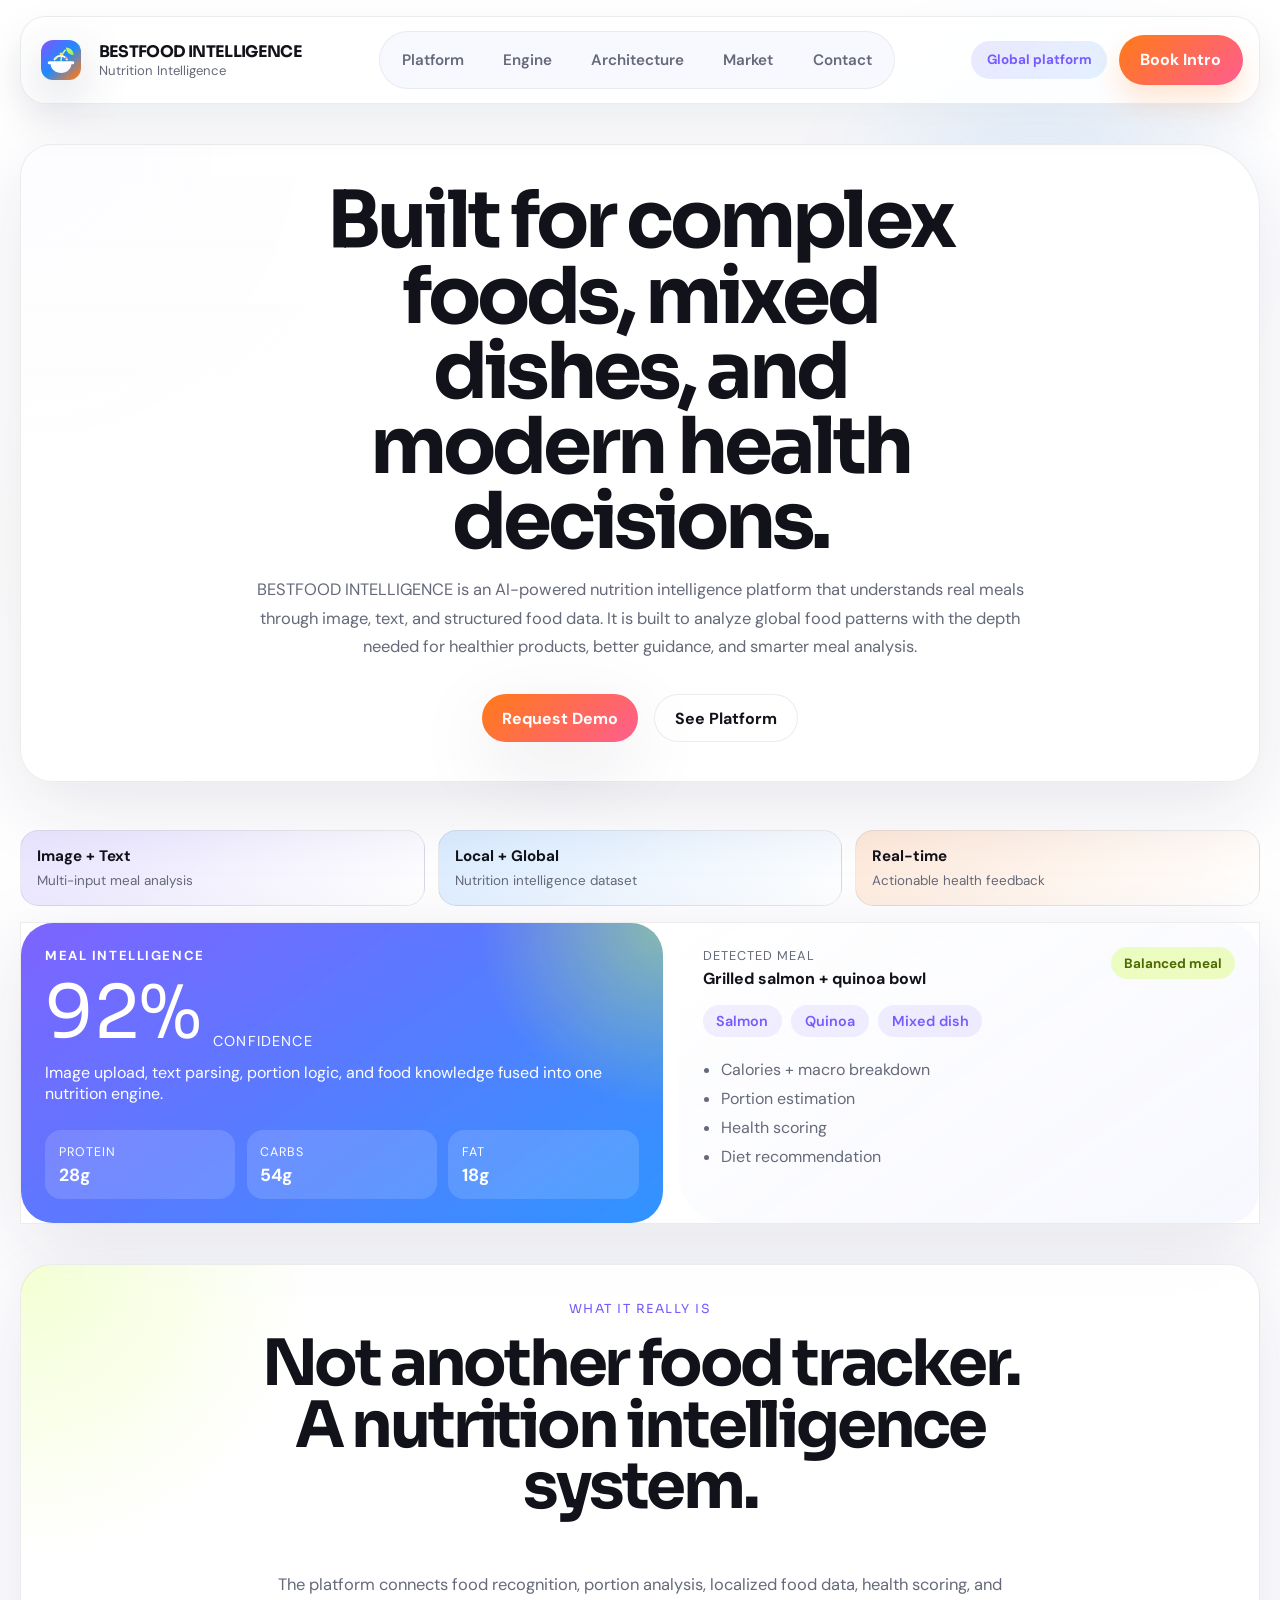
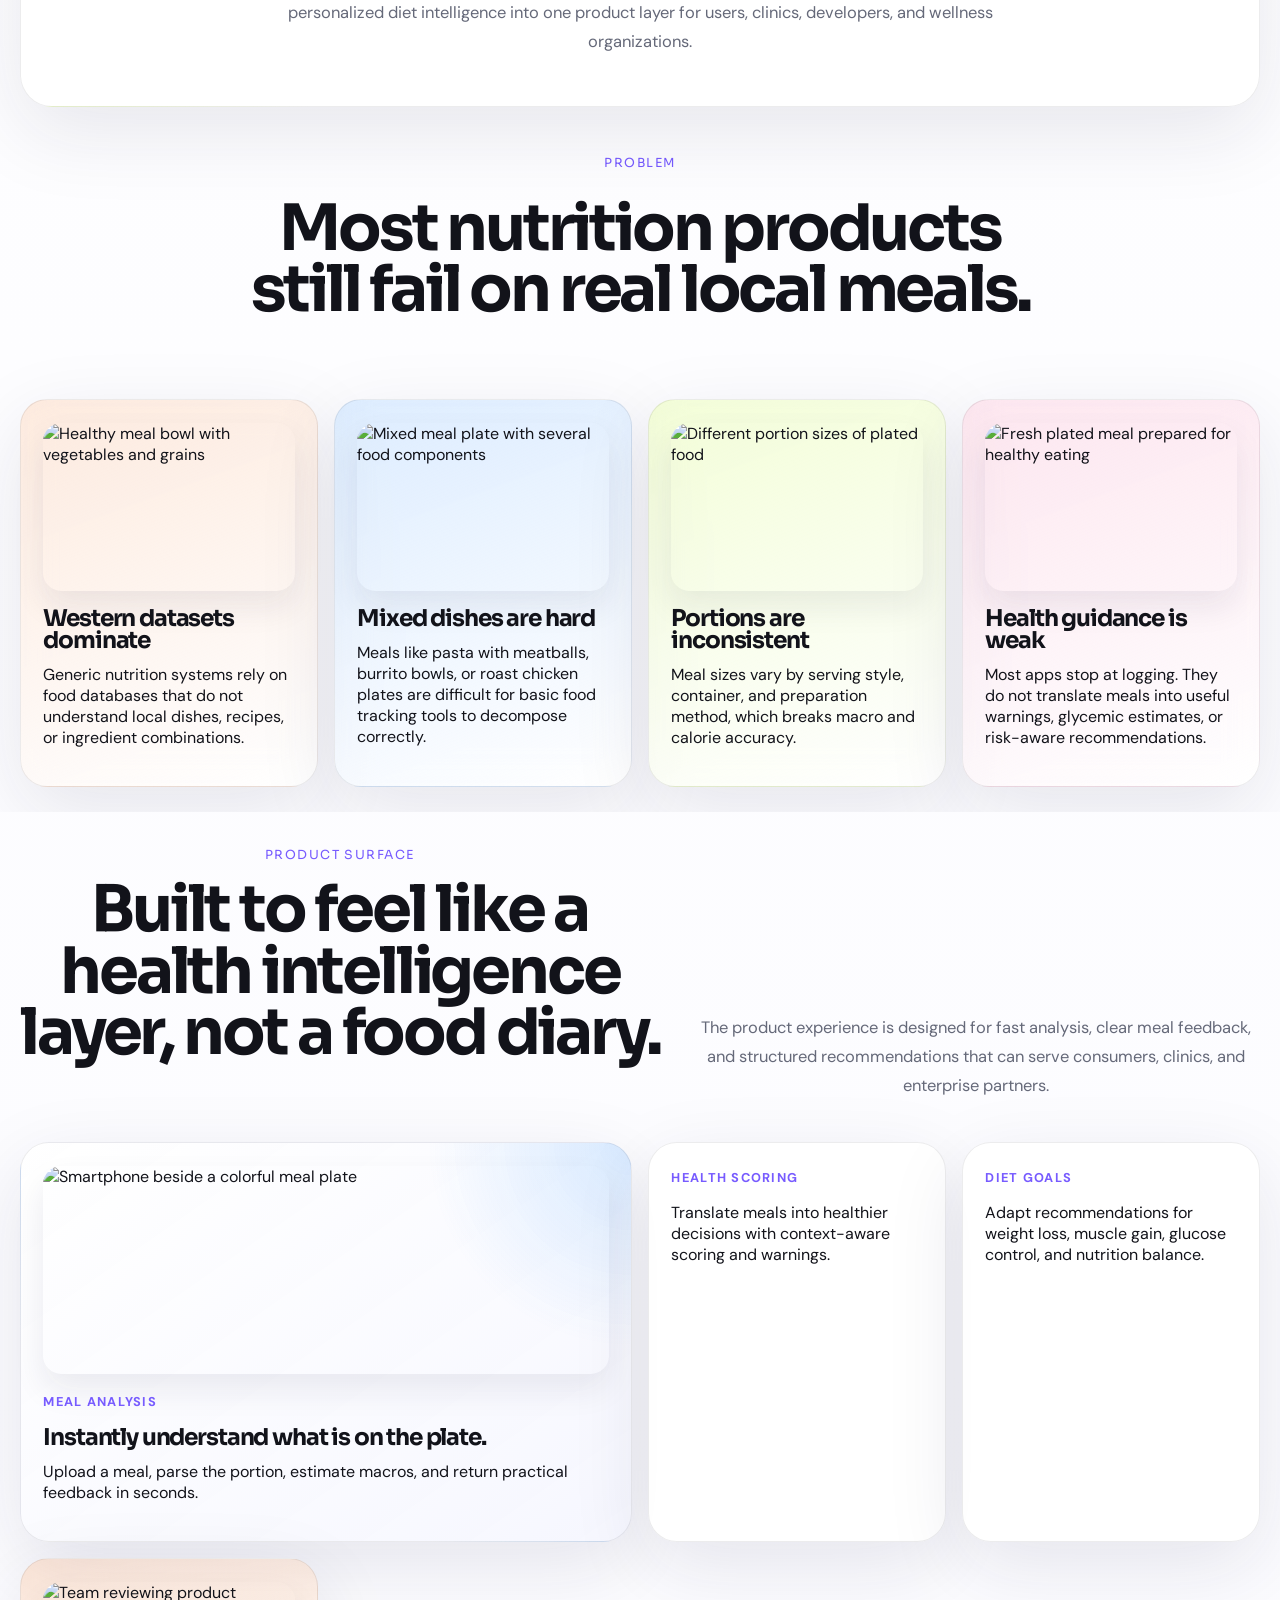
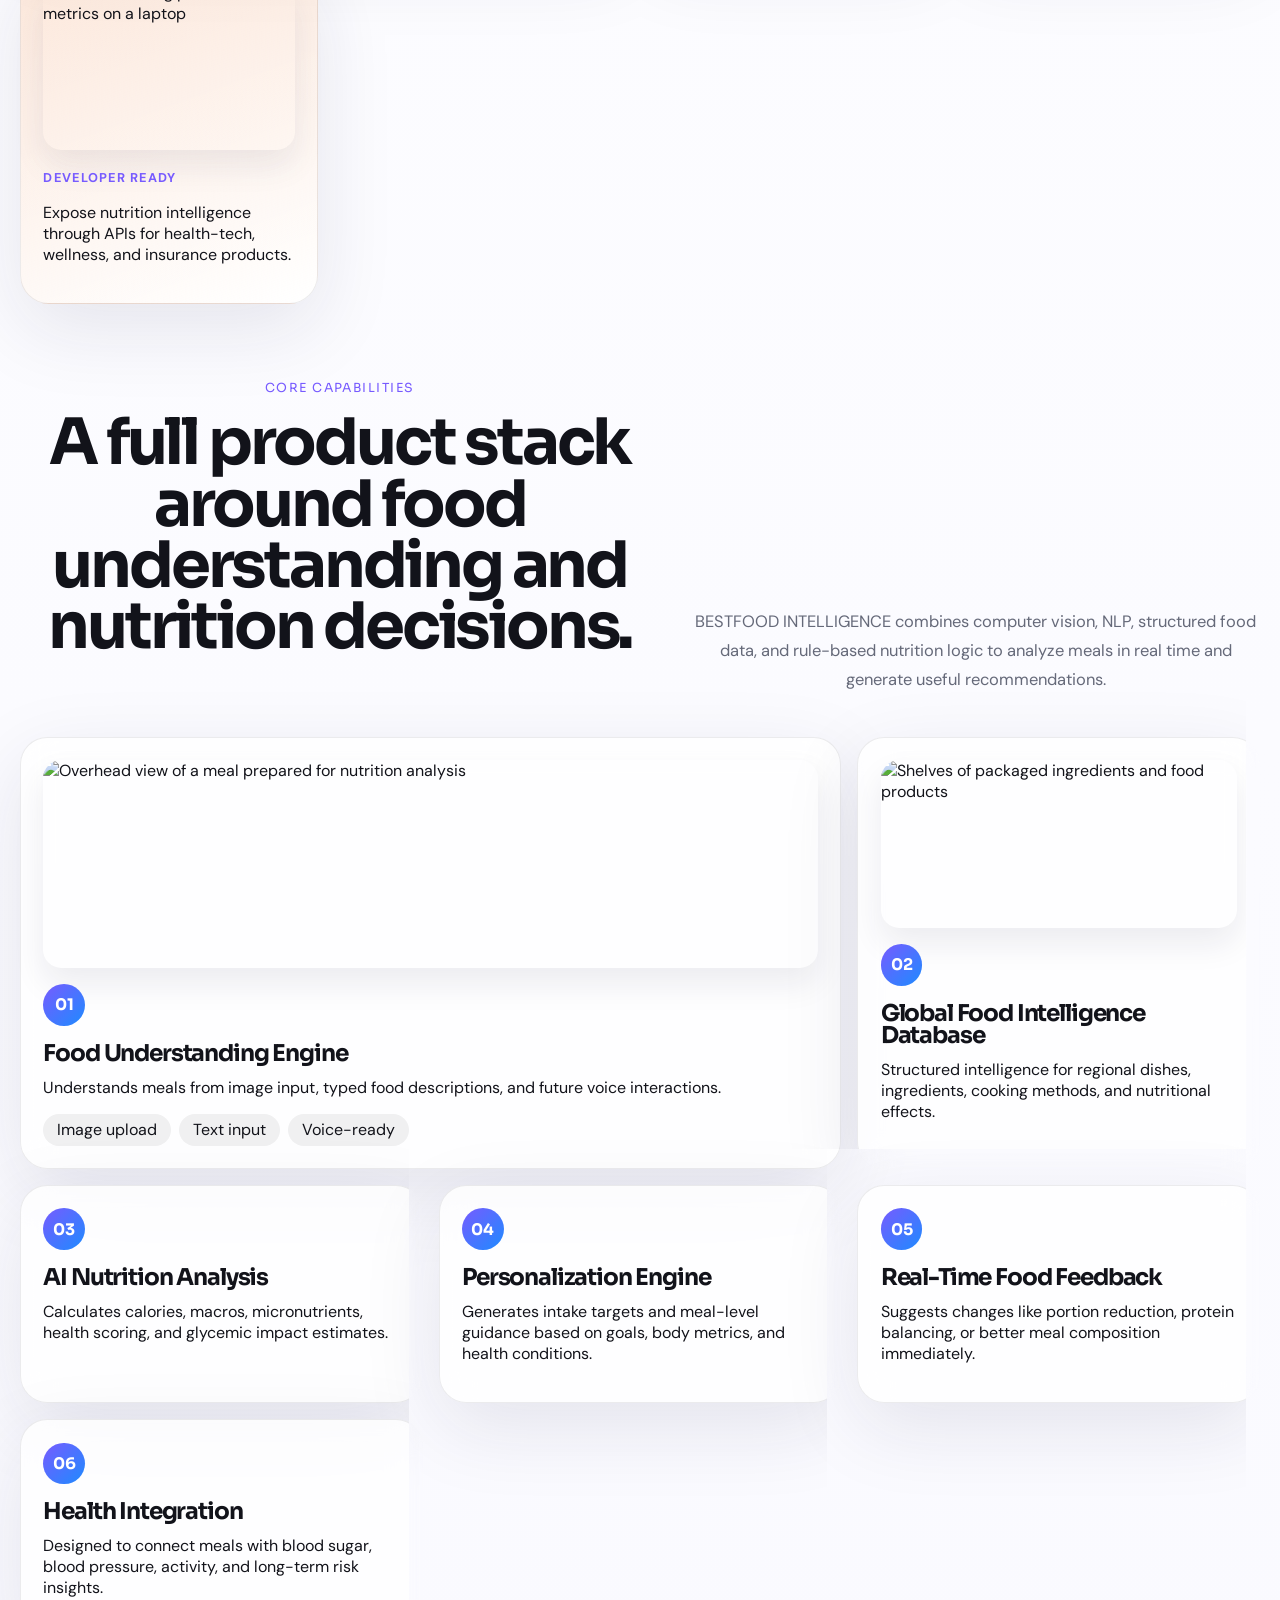
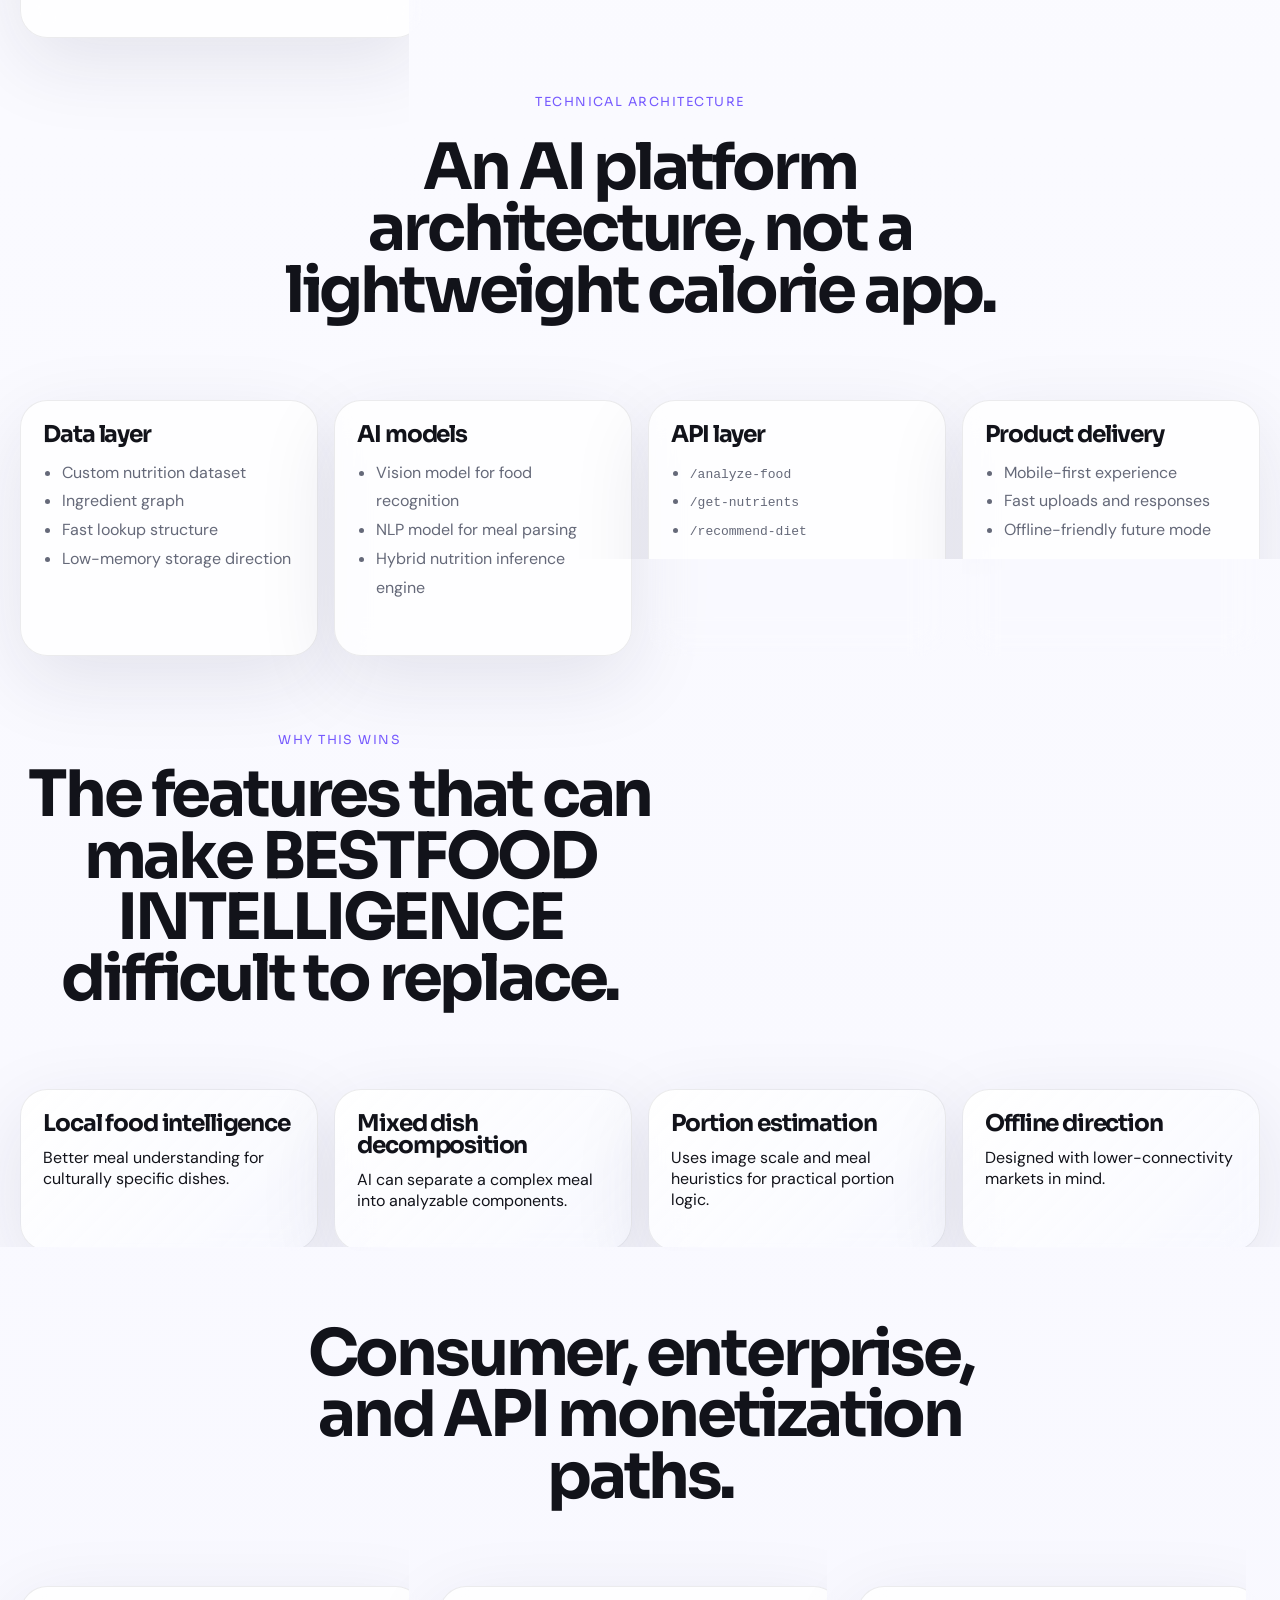
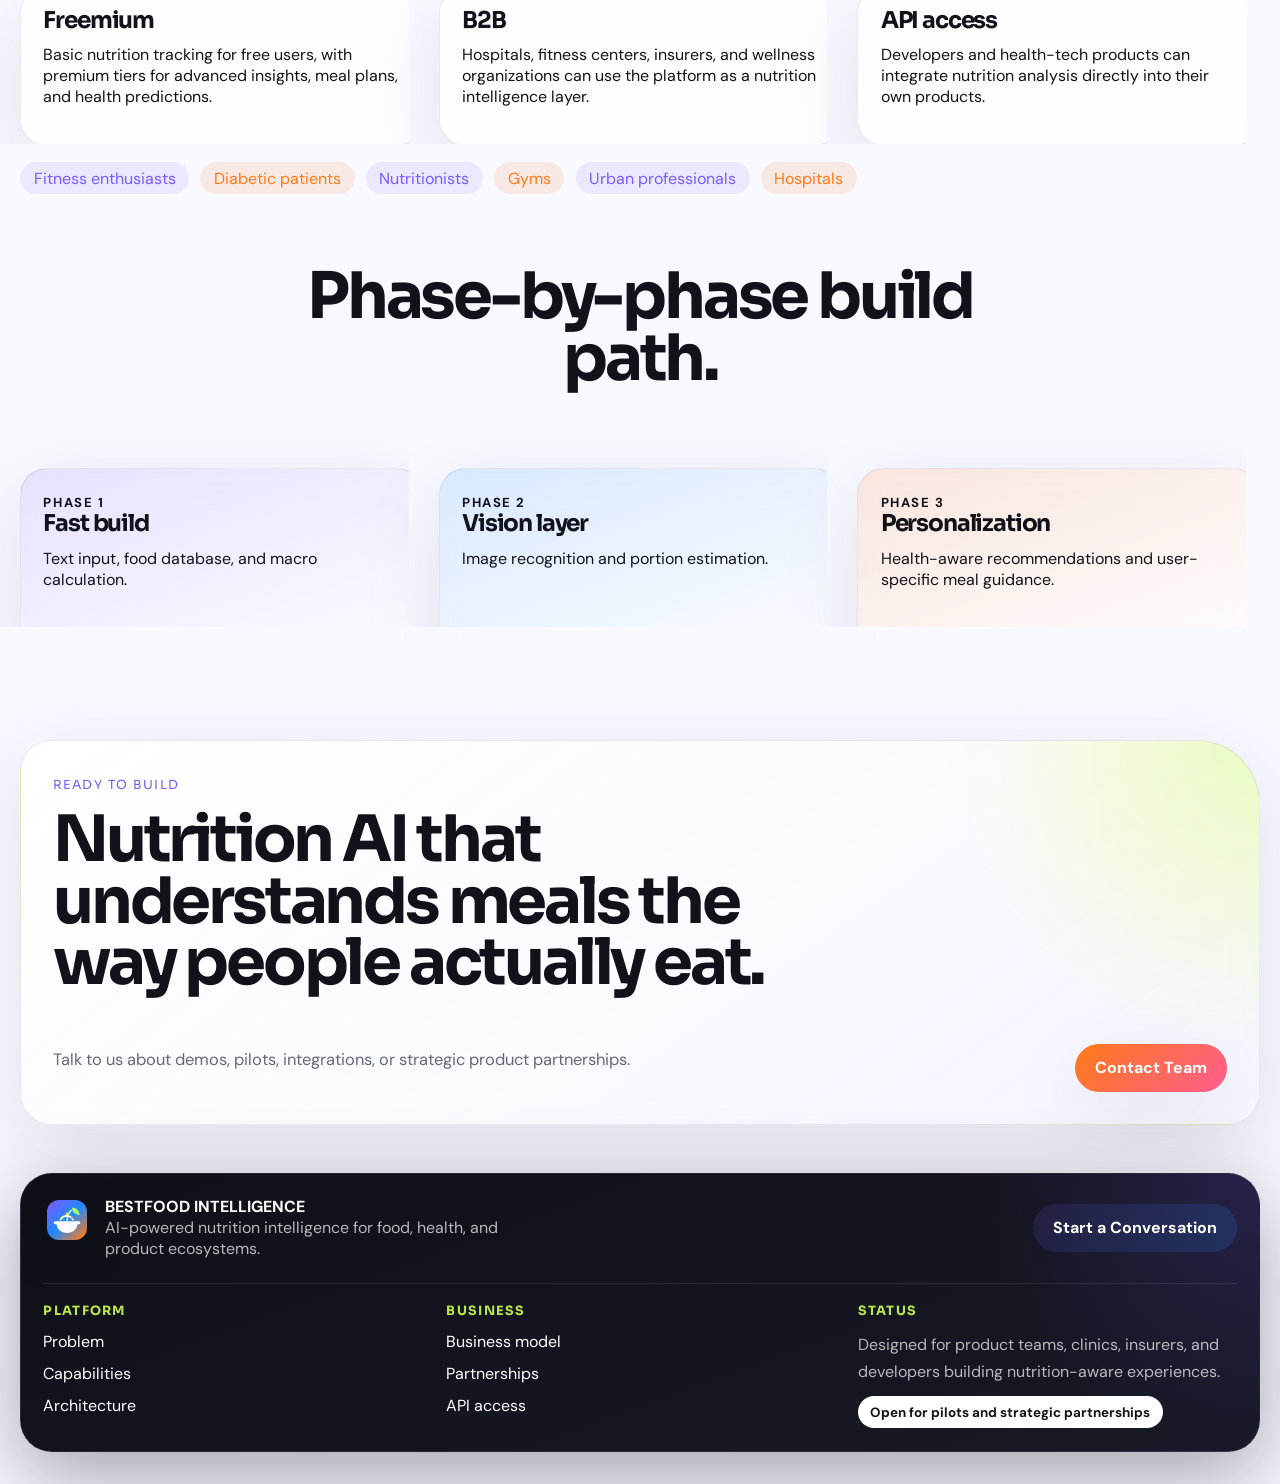
==== commit fa9364c1: "Update index.html" ====
--- a/index.html
+++ b/index.html
@@ -3,8 +3,8 @@
 <head>
   <meta charset="UTF-8">
   <meta name="viewport" content="width=device-width, initial-scale=1.0">
-  <meta name="description" content="GOFOOD INTELLIGENCE is an AI-powered nutrition intelligence platform for global foods, mixed dishes, and modern health outcomes.">
-  <title>GOFOOD INTELLIGENCE | Nutrition Intelligence Platform</title>
+  <meta name="description" content="BESTFOOD INTELLIGENCE is an AI-powered nutrition intelligence platform for global foods, mixed dishes, and modern health outcomes.">
+  <title>BESTFOOD INTELLIGENCE | Nutrition Intelligence Platform</title>
   <link rel="icon" type="image/svg+xml" href="logo-mark.svg">
   <link rel="preconnect" href="https://fonts.googleapis.com">
   <link rel="preconnect" href="https://fonts.gstatic.com" crossorigin>
@@ -16,10 +16,10 @@
   <div class="orb orb-two" aria-hidden="true"></div>
 
   <header class="site-header">
-    <a class="brand-link" href="/" aria-label="GOFOOD INTELLIGENCE home">
-      <img class="brand-mark" src="logo-mark.svg" alt="GOFOOD INTELLIGENCE logo">
+    <a class="brand-link" href="/" aria-label="BESTFOOD INTELLIGENCE home">
+      <img class="brand-mark" src="logo-mark.svg" alt="BESTFOOD INTELLIGENCE logo">
       <span class="brand-copy">
-        <span class="brand-name">GOFOOD INTELLIGENCE</span>
+        <span class="brand-name">BESTFOOD INTELLIGENCE</span>
         <span class="brand-subtitle">Nutrition Intelligence</span>
       </span>
     </a>
@@ -42,7 +42,7 @@
         <div class="hero-copy">
           <h1>Built for complex foods, mixed dishes, and modern health decisions.</h1>
           <p class="hero-text">
-            GOFOOD INTELLIGENCE is an AI-powered nutrition intelligence platform that understands real meals through image, text, and structured food data. It is built to analyze global food patterns with the depth needed for healthier products, better guidance, and smarter meal analysis.
+            BESTFOOD INTELLIGENCE is an AI-powered nutrition intelligence platform that understands real meals through image, text, and structured food data. It is built to analyze global food patterns with the depth needed for healthier products, better guidance, and smarter meal analysis.
           </p>
           <div class="hero-actions">
             <a class="button button-solid" href="/contact.html">Request Demo</a>
@@ -191,7 +191,7 @@
           <h2>A full product stack around food understanding and nutrition decisions.</h2>
         </div>
         <p>
-          GOFOOD INTELLIGENCE combines computer vision, NLP, structured food data, and rule-based nutrition logic to analyze meals in real time and generate useful recommendations.
+          BESTFOOD INTELLIGENCE combines computer vision, NLP, structured food data, and rule-based nutrition logic to analyze meals in real time and generate useful recommendations.
         </p>
       </div>
 
@@ -282,7 +282,7 @@
       <div class="section-heading split-heading">
         <div>
           <span class="section-tag">Why this wins</span>
-          <h2>The features that can make GOFOOD INTELLIGENCE difficult to replace.</h2>
+          <h2>The features that can make BESTFOOD INTELLIGENCE difficult to replace.</h2>
         </div>
       </div>
       <div class="ribbon-grid">
@@ -370,9 +370,9 @@
   <footer class="site-footer">
     <div class="footer-topline">
       <div class="footer-brand">
-        <img class="brand-mark footer-mark" src="logo-mark.svg" alt="GOFOOD INTELLIGENCE logo">
+        <img class="brand-mark footer-mark" src="logo-mark.svg" alt="BESTFOOD INTELLIGENCE logo">
         <div>
-          <strong>GOFOOD INTELLIGENCE</strong>
+          <strong>BESTFOOD INTELLIGENCE</strong>
           <p>AI-powered nutrition intelligence for food, health, and product ecosystems.</p>
         </div>
       </div>
